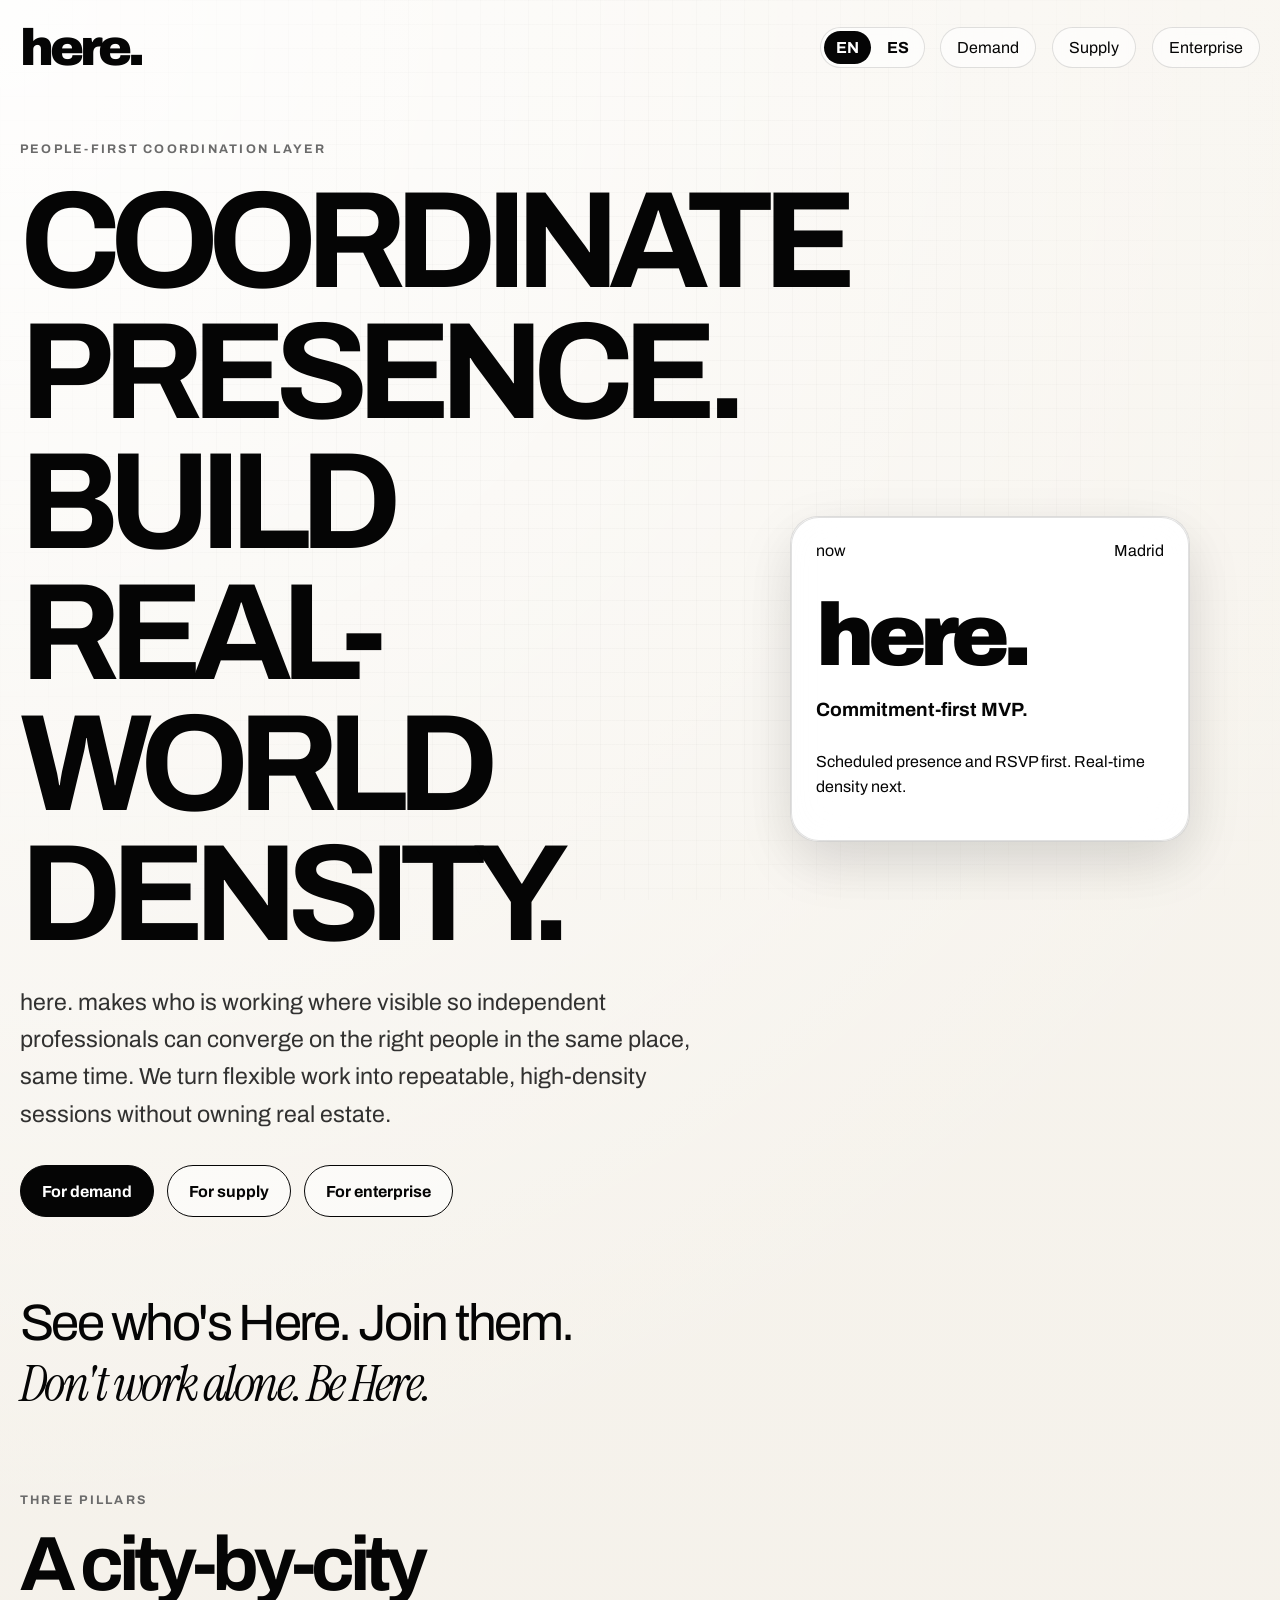
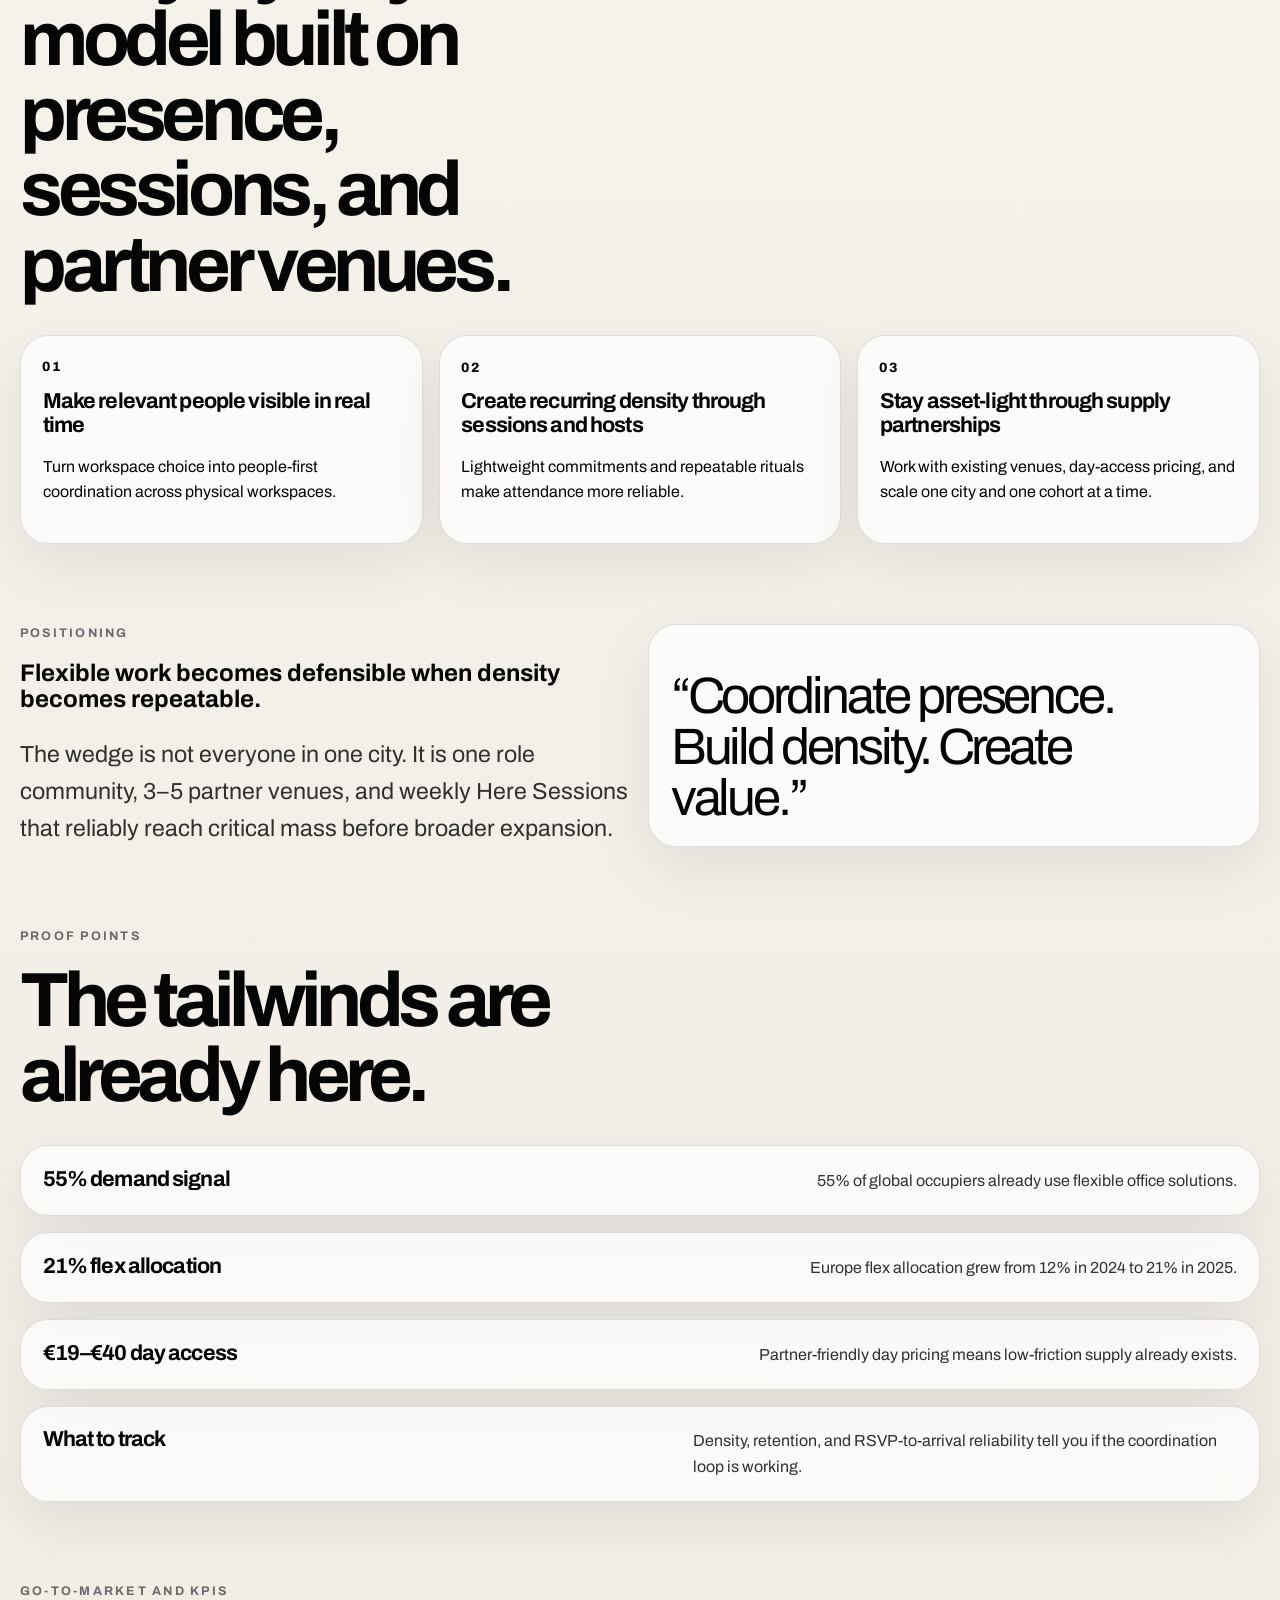
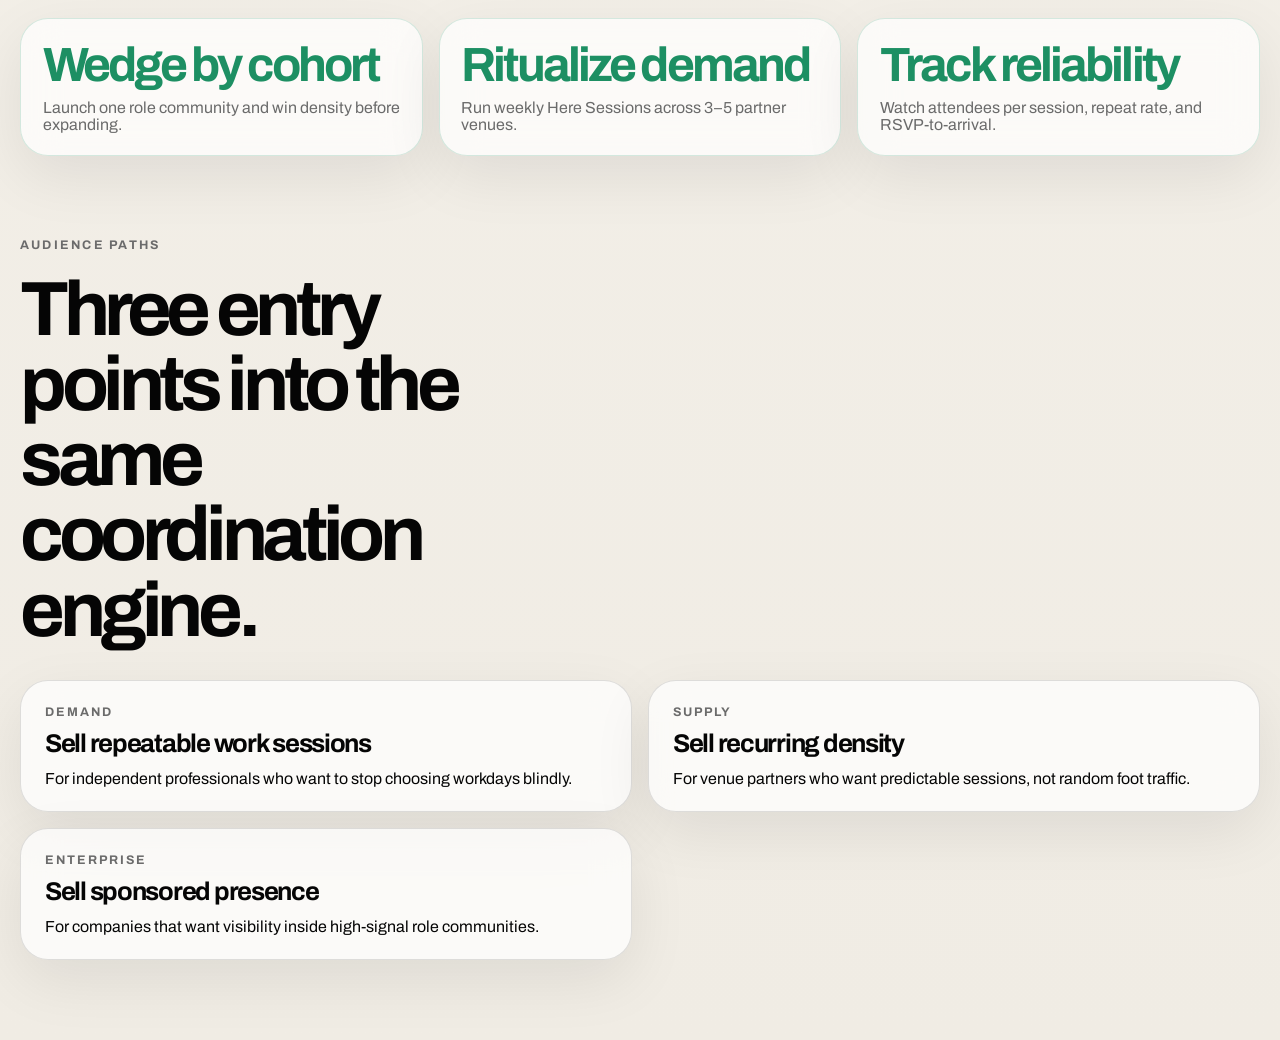
==== index.html @ 6c0c09dd "Update landing pages from March strategy deck" ====
<!DOCTYPE html>
<html lang="en">
  <head>
    <meta charset="UTF-8" />
    <meta name="viewport" content="width=device-width, initial-scale=1.0" />
    <title data-i18n="meta.index.title">here. | Coordinate Presence</title>
    <meta
      data-i18n-attr="content:meta.index.description"
      name="description"
      content="here. is the people-first coordination layer that turns flexible work into repeatable, high-density in-person sessions."
    />
    <link rel="preconnect" href="https://fonts.googleapis.com" />
    <link rel="preconnect" href="https://fonts.gstatic.com" crossorigin />
    <link
      href="https://fonts.googleapis.com/css2?family=Archivo:wght@400;500;700;800;900&family=Instrument+Serif:ital@0;1&display=swap"
      rel="stylesheet"
    />
    <link rel="stylesheet" href="./styles.css" />
    <script defer src="./script.js"></script>
  </head>
  <body class="index-page">
    <div class="page-noise" aria-hidden="true"></div>
    <header class="site-header">
      <a class="brandmark" href="./index.html" aria-label="here. home">here.</a>
      <div class="header-actions">
        <div class="language-switcher" aria-label="Language switcher">
          <button type="button" class="lang-button" data-lang="en">EN</button>
          <button type="button" class="lang-button" data-lang="es">ES</button>
        </div>
        <nav class="site-nav">
        <a href="./demand.html" data-i18n="nav.demand">Demand</a>
        <a href="./supply.html" data-i18n="nav.supply">Supply</a>
        <a href="./enterprise.html" data-i18n="nav.enterprise">Enterprise</a>
        </nav>
      </div>
    </header>

    <main>
      <section class="hero hero-index">
        <div class="hero-copy reveal">
          <p class="eyebrow" data-i18n="index.hero.eyebrow">People-first coordination layer</p>
          <h1 data-i18n="index.hero.title">Coordinate presence. Build real-world density.</h1>
          <p class="hero-text" data-i18n="index.hero.text">
            here. makes who is working where visible so independent professionals
            can converge on the right people in the same place, same time. We
            turn flexible work into repeatable, high-density sessions without
            owning real estate.
          </p>
          <div class="hero-actions">
            <a class="button button-solid" href="./demand.html" data-i18n="index.hero.ctaDemand">For demand</a>
            <a class="button button-ghost" href="./supply.html" data-i18n="index.hero.ctaSupply">For supply</a>
            <a class="button button-ghost" href="./enterprise.html" data-i18n="index.hero.ctaEnterprise">For enterprise</a>
          </div>
        </div>

        <div class="hero-panel reveal">
          <div class="presence-card">
            <div class="presence-top">
              <span data-i18n="index.card.today">now</span>
              <span>Madrid</span>
            </div>
            <div class="presence-brand">here.</div>
            <p class="presence-question" data-i18n="index.card.title">Commitment-first MVP.</p>
            <p class="presence-foot" data-i18n="index.card.text">
              Scheduled presence and RSVP first. Real-time density next.
            </p>
          </div>
        </div>
      </section>

      <section class="statement-strip reveal">
        <p data-i18n="index.statement.one">See who&apos;s Here. Join them.</p>
        <p data-i18n="index.statement.two">Don&apos;t work alone. Be Here.</p>
      </section>

      <section class="content-grid">
        <div class="section-intro reveal">
          <p class="eyebrow" data-i18n="index.problem.eyebrow">Three pillars</p>
          <h2 data-i18n="index.problem.title">A city-by-city model built on presence, sessions, and partner venues.</h2>
        </div>
        <div class="feature-grid">
          <article class="feature-card reveal">
            <span class="feature-index">01</span>
            <h3 data-i18n="index.problem.one.title">Make relevant people visible in real time</h3>
            <p data-i18n="index.problem.one.text">
              Turn workspace choice into people-first coordination across
              physical workspaces.
            </p>
          </article>
          <article class="feature-card reveal">
            <span class="feature-index">02</span>
            <h3 data-i18n="index.problem.two.title">Create recurring density through sessions and hosts</h3>
            <p data-i18n="index.problem.two.text">
              Lightweight commitments and repeatable rituals make attendance
              more reliable.
            </p>
          </article>
          <article class="feature-card reveal">
            <span class="feature-index">03</span>
            <h3 data-i18n="index.problem.three.title">Stay asset-light through supply partnerships</h3>
            <p data-i18n="index.problem.three.text">
              Work with existing venues, day-access pricing, and scale one city
              and one cohort at a time.
            </p>
          </article>
        </div>
      </section>

      <section class="split-section">
        <div class="split-copy reveal">
          <p class="eyebrow" data-i18n="index.solution.eyebrow">Positioning</p>
          <h2 data-i18n="index.solution.title">Flexible work becomes defensible when density becomes repeatable.</h2>
          <p class="hero-text" data-i18n="index.solution.text">
            The wedge is not everyone in one city. It is one role community,
            3–5 partner venues, and weekly Here Sessions that reliably reach
            critical mass before broader expansion.
          </p>
        </div>
        <div class="split-visual reveal">
          <div class="quote-card">
            <p class="quote-text" data-i18n="index.solution.quote">
              “Coordinate presence. Build density. Create value.”
            </p>
          </div>
        </div>
      </section>

      <section class="content-grid">
        <div class="section-intro reveal">
          <p class="eyebrow" data-i18n="index.market.eyebrow">Proof points</p>
          <h2 data-i18n="index.market.title">The tailwinds are already here.</h2>
        </div>
        <div class="benefit-stack">
          <article class="benefit-row reveal">
            <h3 data-i18n="index.market.one.title">55% demand signal</h3>
            <p data-i18n="index.market.one.text">
              55% of global occupiers already use flexible office solutions.
            </p>
          </article>
          <article class="benefit-row reveal">
            <h3 data-i18n="index.market.two.title">21% flex allocation</h3>
            <p data-i18n="index.market.two.text">
              Europe flex allocation grew from 12% in 2024 to 21% in 2025.
            </p>
          </article>
          <article class="benefit-row reveal">
            <h3 data-i18n="index.market.three.title">€19–€40 day access</h3>
            <p data-i18n="index.market.three.text">
              Partner-friendly day pricing means low-friction supply already exists.
            </p>
          </article>
          <article class="benefit-row reveal">
            <h3 data-i18n="index.market.four.title">What to track</h3>
            <p data-i18n="index.market.four.text">
              Density, retention, and RSVP-to-arrival reliability tell you if the
              coordination loop is working.
            </p>
          </article>
        </div>
      </section>

      <section class="pricing-band reveal">
        <p class="eyebrow" data-i18n="index.gtm.eyebrow">Go-to-market and KPIs</p>
        <div class="price-cards">
          <article>
            <strong data-i18n="index.gtm.one.title">Wedge by cohort</strong>
            <span data-i18n="index.gtm.one.text">Launch one role community and win density before expanding.</span>
          </article>
          <article>
            <strong data-i18n="index.gtm.two.title">Ritualize demand</strong>
            <span data-i18n="index.gtm.two.text">Run weekly Here Sessions across 3–5 partner venues.</span>
          </article>
          <article>
            <strong data-i18n="index.gtm.three.title">Track reliability</strong>
            <span data-i18n="index.gtm.three.text">Watch attendees per session, repeat rate, and RSVP-to-arrival.</span>
          </article>
        </div>
      </section>

      <section class="content-grid">
        <div class="section-intro reveal">
          <p class="eyebrow" data-i18n="index.split.eyebrow">Audience paths</p>
          <h2 data-i18n="index.split.title">Three entry points into the same coordination engine.</h2>
        </div>
        <div class="selector-grid">
          <a class="selector-card reveal" href="./demand.html">
            <span class="selector-label" data-i18n="index.split.demand.label">Demand</span>
            <strong data-i18n="index.split.demand.title">Sell repeatable work sessions</strong>
            <span data-i18n="index.split.demand.text">For independent professionals who want to stop choosing workdays blindly.</span>
          </a>
          <a class="selector-card reveal" href="./supply.html">
            <span class="selector-label" data-i18n="index.split.supply.label">Supply</span>
            <strong data-i18n="index.split.supply.title">Sell recurring density</strong>
            <span data-i18n="index.split.supply.text">For venue partners who want predictable sessions, not random foot traffic.</span>
          </a>
          <a class="selector-card reveal" href="./enterprise.html">
            <span class="selector-label" data-i18n="index.split.enterprise.label">Enterprise</span>
            <strong data-i18n="index.split.enterprise.title">Sell sponsored presence</strong>
            <span data-i18n="index.split.enterprise.text">For companies that want visibility inside high-signal role communities.</span>
          </a>
        </div>
      </section>
    </main>
  </body>
</html>
---- styles.css ----
:root {
  --bg: #f4f1ea;
  --paper: #ffffff;
  --ink: #050505;
  --muted: #6b6b6b;
  --signal: #1d8f63;
  --warm: #bc7e41;
  --line: rgba(5, 5, 5, 0.12);
  --line-strong: rgba(5, 5, 5, 0.24);
  --shadow: 0 20px 60px rgba(5, 5, 5, 0.08);
  --radius: 28px;
  --max-width: 1240px;
}

* {
  box-sizing: border-box;
}

html {
  scroll-behavior: smooth;
}

body {
  margin: 0;
  background:
    radial-gradient(circle at top left, rgba(255, 255, 255, 0.9), transparent 35%),
    linear-gradient(180deg, #f8f5ef 0%, #f0ece4 100%);
  color: var(--ink);
  font-family: "Archivo", "Helvetica Neue", sans-serif;
}

body.selector-page {
  min-height: 100vh;
  display: grid;
  place-items: center;
}

a {
  color: inherit;
  text-decoration: none;
}

p,
li,
input,
select,
button {
  font-size: 1rem;
  line-height: 1.6;
}

h1,
h2,
h3,
strong {
  margin: 0;
}

.page-noise {
  position: fixed;
  inset: 0;
  background-image:
    linear-gradient(rgba(5, 5, 5, 0.02) 1px, transparent 1px),
    linear-gradient(90deg, rgba(5, 5, 5, 0.02) 1px, transparent 1px);
  background-size: 24px 24px;
  pointer-events: none;
  mask-image: radial-gradient(circle at center, black 40%, transparent 100%);
}

.site-header,
.hero,
.statement-strip,
.content-grid,
.split-section,
.audience-band,
.sound-section,
.waitlist-section,
.pricing-band {
  width: min(calc(100% - 2rem), var(--max-width));
  margin-inline: auto;
}

.site-header {
  display: flex;
  align-items: center;
  justify-content: space-between;
  padding: 1.25rem 0 0;
}

.brandmark,
.selector-brand {
  font-size: clamp(2rem, 4vw, 4rem);
  font-weight: 900;
  letter-spacing: -0.08em;
}

.site-nav {
  display: flex;
  gap: 1rem;
}

.header-actions {
  display: flex;
  align-items: center;
  gap: 0.9rem;
}

.language-switcher {
  display: inline-flex;
  align-items: center;
  gap: 0.25rem;
  padding: 0.2rem;
  border: 1px solid var(--line);
  border-radius: 999px;
  background: rgba(255, 255, 255, 0.6);
  backdrop-filter: blur(14px);
}

.lang-button {
  border: 0;
  background: transparent;
  color: var(--ink);
  border-radius: 999px;
  padding: 0.5rem 0.75rem;
  font: inherit;
  font-weight: 700;
  cursor: pointer;
}

.lang-button.is-active {
  background: var(--ink);
  color: var(--paper);
}

.site-nav a {
  border: 1px solid var(--line);
  border-radius: 999px;
  padding: 0.7rem 1rem;
  background: rgba(255, 255, 255, 0.6);
  backdrop-filter: blur(14px);
}

.site-nav a[aria-current="page"] {
  border-color: var(--ink);
  background: var(--ink);
  color: var(--paper);
}

.hero {
  min-height: calc(100vh - 5rem);
  display: grid;
  grid-template-columns: 1.15fr 0.85fr;
  gap: 2rem;
  align-items: center;
  padding: 4rem 0 5rem;
}

.hero-copy h1 {
  max-width: 9ch;
  font-size: clamp(4rem, 11vw, 8.6rem);
  line-height: 0.95;
  letter-spacing: -0.08em;
  text-transform: uppercase;
}

.eyebrow {
  margin: 0 0 1rem;
  color: var(--muted);
  font-size: 0.78rem;
  font-weight: 700;
  letter-spacing: 0.18em;
  text-transform: uppercase;
}

.hero-text,
.selector-intro {
  max-width: 42rem;
  margin: 1.5rem 0 0;
  font-size: clamp(1.1rem, 2vw, 1.45rem);
  color: rgba(5, 5, 5, 0.82);
}

.hero-actions {
  display: flex;
  flex-wrap: wrap;
  gap: 0.85rem;
  margin-top: 2rem;
}

.button {
  display: inline-flex;
  align-items: center;
  justify-content: center;
  min-height: 3.3rem;
  padding: 0.8rem 1.3rem;
  border-radius: 999px;
  border: 1px solid var(--ink);
  font-weight: 700;
}

.button-solid {
  background: var(--ink);
  color: var(--paper);
}

.button-ghost {
  background: rgba(255, 255, 255, 0.55);
}

.hero-panel,
.selector-card,
.feature-card,
.quote-card,
.benefit-row,
.sound-card,
.waitlist-form,
.metrics-card,
.presence-card,
.price-cards article {
  background: rgba(255, 255, 255, 0.72);
  border: 1px solid var(--line);
  border-radius: var(--radius);
  box-shadow: var(--shadow);
  backdrop-filter: blur(18px);
}

.presence-card,
.metrics-card {
  padding: 1.5rem;
}

.presence-top,
.metric-row {
  display: flex;
  justify-content: space-between;
  gap: 1rem;
}

.presence-brand {
  margin-top: 1.8rem;
  font-size: clamp(3rem, 7vw, 5.5rem);
  font-weight: 900;
  letter-spacing: -0.08em;
}

.presence-question {
  margin: 0.8rem 0 1.4rem;
  font-size: 1.2rem;
  font-weight: 700;
}

.presence-list {
  padding: 0;
  margin: 0;
  list-style: none;
  border-top: 1px solid var(--line);
}

.presence-list li,
.metric-row {
  padding: 1rem 0;
  border-bottom: 1px solid var(--line);
}

.presence-place,
.metric-row strong,
.sound-keyword {
  display: block;
  font-weight: 800;
}

.metric-row strong,
.price-cards article strong {
  color: var(--signal);
}

.presence-meta,
.metrics-note {
  color: var(--muted);
}

.statement-strip {
  display: grid;
  gap: 0.35rem;
  padding: 0 0 5rem;
}

.statement-strip p {
  margin: 0;
  font-size: clamp(1.7rem, 4vw, 3.3rem);
  line-height: 1.05;
  letter-spacing: -0.05em;
}

.statement-strip p:last-child {
  font-family: "Instrument Serif", serif;
  font-style: italic;
}

.content-grid,
.sound-section,
.pricing-band {
  padding: 0 0 5rem;
}

.section-intro {
  margin-bottom: 2rem;
}

.section-intro h2,
.waitlist-copy h2 {
  max-width: 12ch;
  font-size: clamp(2.5rem, 6vw, 5rem);
  line-height: 0.98;
  letter-spacing: -0.07em;
}

.feature-grid,
.benefit-stack,
.price-cards {
  display: grid;
  gap: 1rem;
}

.feature-grid {
  grid-template-columns: repeat(3, minmax(0, 1fr));
}

.feature-card,
.benefit-row,
.quote-card,
.sound-card,
.price-cards article {
  padding: 1.35rem;
}

.feature-index {
  display: inline-block;
  margin-bottom: 1rem;
  font-size: 0.84rem;
  font-weight: 800;
  letter-spacing: 0.14em;
}

.feature-card h3,
.benefit-row h3 {
  font-size: 1.35rem;
  line-height: 1.1;
  letter-spacing: -0.04em;
}

.split-section,
.waitlist-section {
  display: grid;
  grid-template-columns: repeat(2, minmax(0, 1fr));
  gap: 1rem;
  align-items: stretch;
  padding: 0 0 5rem;
}

.steps,
.value-list {
  margin: 1.5rem 0 0;
  padding-left: 1.2rem;
}

.split-visual {
  display: grid;
}

.quote-card {
  min-height: 100%;
  display: grid;
  place-items: end start;
}

.quote-text {
  margin: 0;
  max-width: 16ch;
  font-size: clamp(2rem, 4vw, 3.7rem);
  line-height: 1;
  letter-spacing: -0.06em;
}

.benefit-row {
  display: flex;
  align-items: start;
  justify-content: space-between;
  gap: 1.25rem;
}

.benefit-row p {
  max-width: 34rem;
  margin: 0;
  color: rgba(5, 5, 5, 0.82);
}

.audience-band {
  padding: 0 0 5rem;
}

.audience-tags {
  display: flex;
  flex-wrap: wrap;
  gap: 0.75rem;
}

.audience-tags span {
  padding: 0.8rem 1rem;
  border: 1px solid var(--line);
  border-radius: 999px;
  background: rgba(255, 255, 255, 0.65);
  font-weight: 700;
}

.sound-card {
  max-width: 40rem;
}

.pricing-band .price-cards {
  grid-template-columns: repeat(3, minmax(0, 1fr));
}

.price-cards article strong {
  font-size: clamp(2rem, 4vw, 3rem);
  line-height: 1;
  letter-spacing: -0.06em;
}

.price-cards article {
  border-color: rgba(29, 143, 99, 0.18);
}

.price-cards article span {
  display: block;
  margin-top: 0.65rem;
  color: var(--muted);
}

.waitlist-section {
  padding-bottom: 4rem;
}

.waitlist-form {
  display: grid;
  gap: 1rem;
}

.waitlist-form label {
  display: grid;
  gap: 0.45rem;
  font-weight: 700;
}

.waitlist-form input,
.waitlist-form select {
  width: 100%;
  border: 1px solid var(--line-strong);
  border-radius: 18px;
  padding: 0.95rem 1rem;
  font: inherit;
  background: rgba(255, 255, 255, 0.95);
}

.selector-shell {
  width: min(calc(100% - 2rem), 70rem);
  padding: 3rem;
}

.selector-grid {
  display: grid;
  grid-template-columns: repeat(2, minmax(0, 1fr));
  gap: 1rem;
  margin-top: 2rem;
}

.selector-card {
  display: grid;
  gap: 0.75rem;
  padding: 1.5rem;
}

.selector-card strong {
  font-size: 1.6rem;
  line-height: 1.05;
  letter-spacing: -0.05em;
}

.selector-label,
.metrics-label {
  color: var(--muted);
  font-size: 0.78rem;
  font-weight: 700;
  letter-spacing: 0.16em;
  text-transform: uppercase;
}

.index-page .selector-grid {
  margin-top: 0;
}

.reveal {
  opacity: 0;
  transform: translateY(20px);
  transition: opacity 700ms ease, transform 700ms ease;
}

.reveal.is-visible {
  opacity: 1;
  transform: translateY(0);
}

@media (prefers-reduced-motion: reduce) {
  html {
    scroll-behavior: auto;
  }

  .reveal {
    opacity: 1;
    transform: none;
    transition: none;
  }
}

@media (max-width: 960px) {
  .hero,
  .split-section,
  .waitlist-section,
  .feature-grid,
  .pricing-band .price-cards,
  .selector-grid {
    grid-template-columns: 1fr;
  }

  .hero {
    min-height: auto;
    padding-top: 2.5rem;
  }

  .benefit-row {
    flex-direction: column;
  }

  .section-intro h2,
  .waitlist-copy h2,
  .quote-text {
    max-width: none;
  }
}

@media (max-width: 640px) {
  .site-header {
    flex-direction: column;
    align-items: flex-start;
    gap: 1rem;
  }

  .header-actions {
    width: 100%;
    flex-direction: column;
    align-items: flex-start;
  }

  .selector-shell {
    padding: 1.5rem;
  }

  .hero-copy h1 {
    font-size: clamp(3rem, 20vw, 5.2rem);
  }

  .statement-strip p {
    font-size: clamp(1.5rem, 8vw, 2.4rem);
  }
}
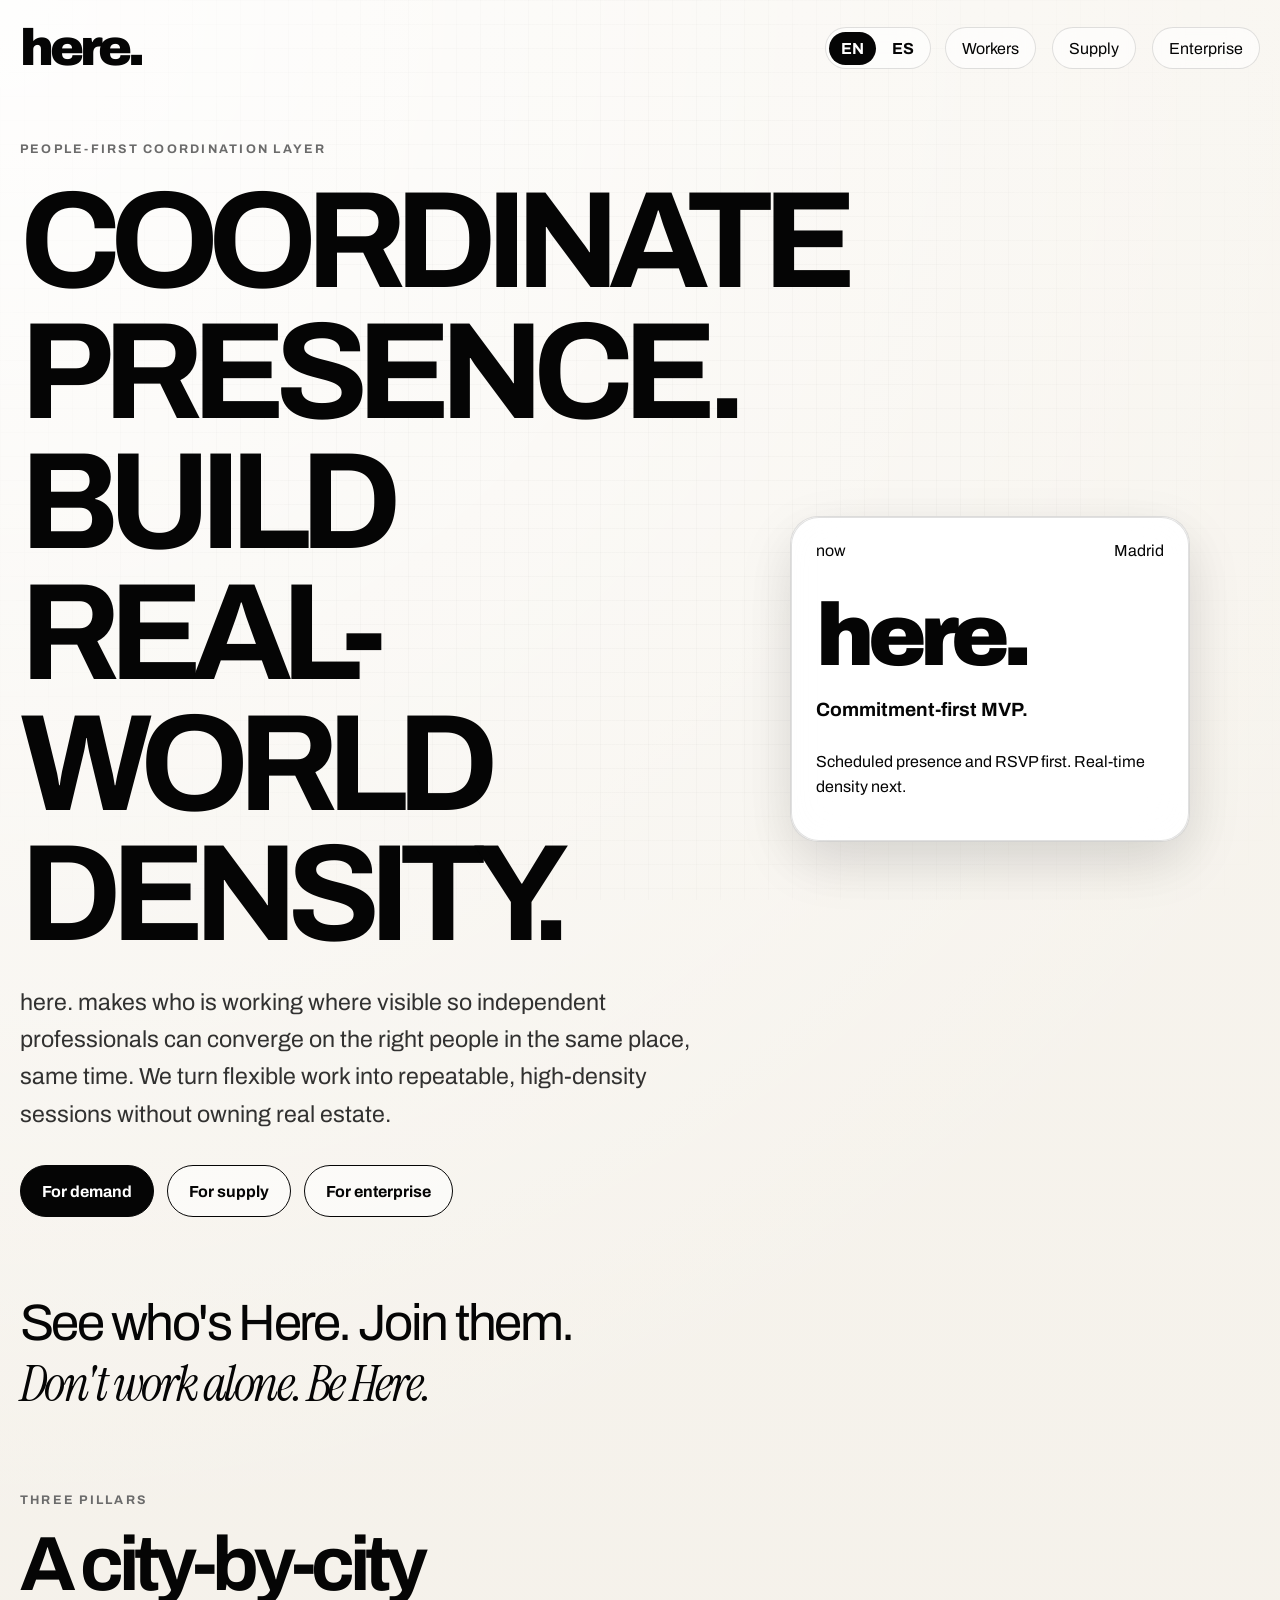
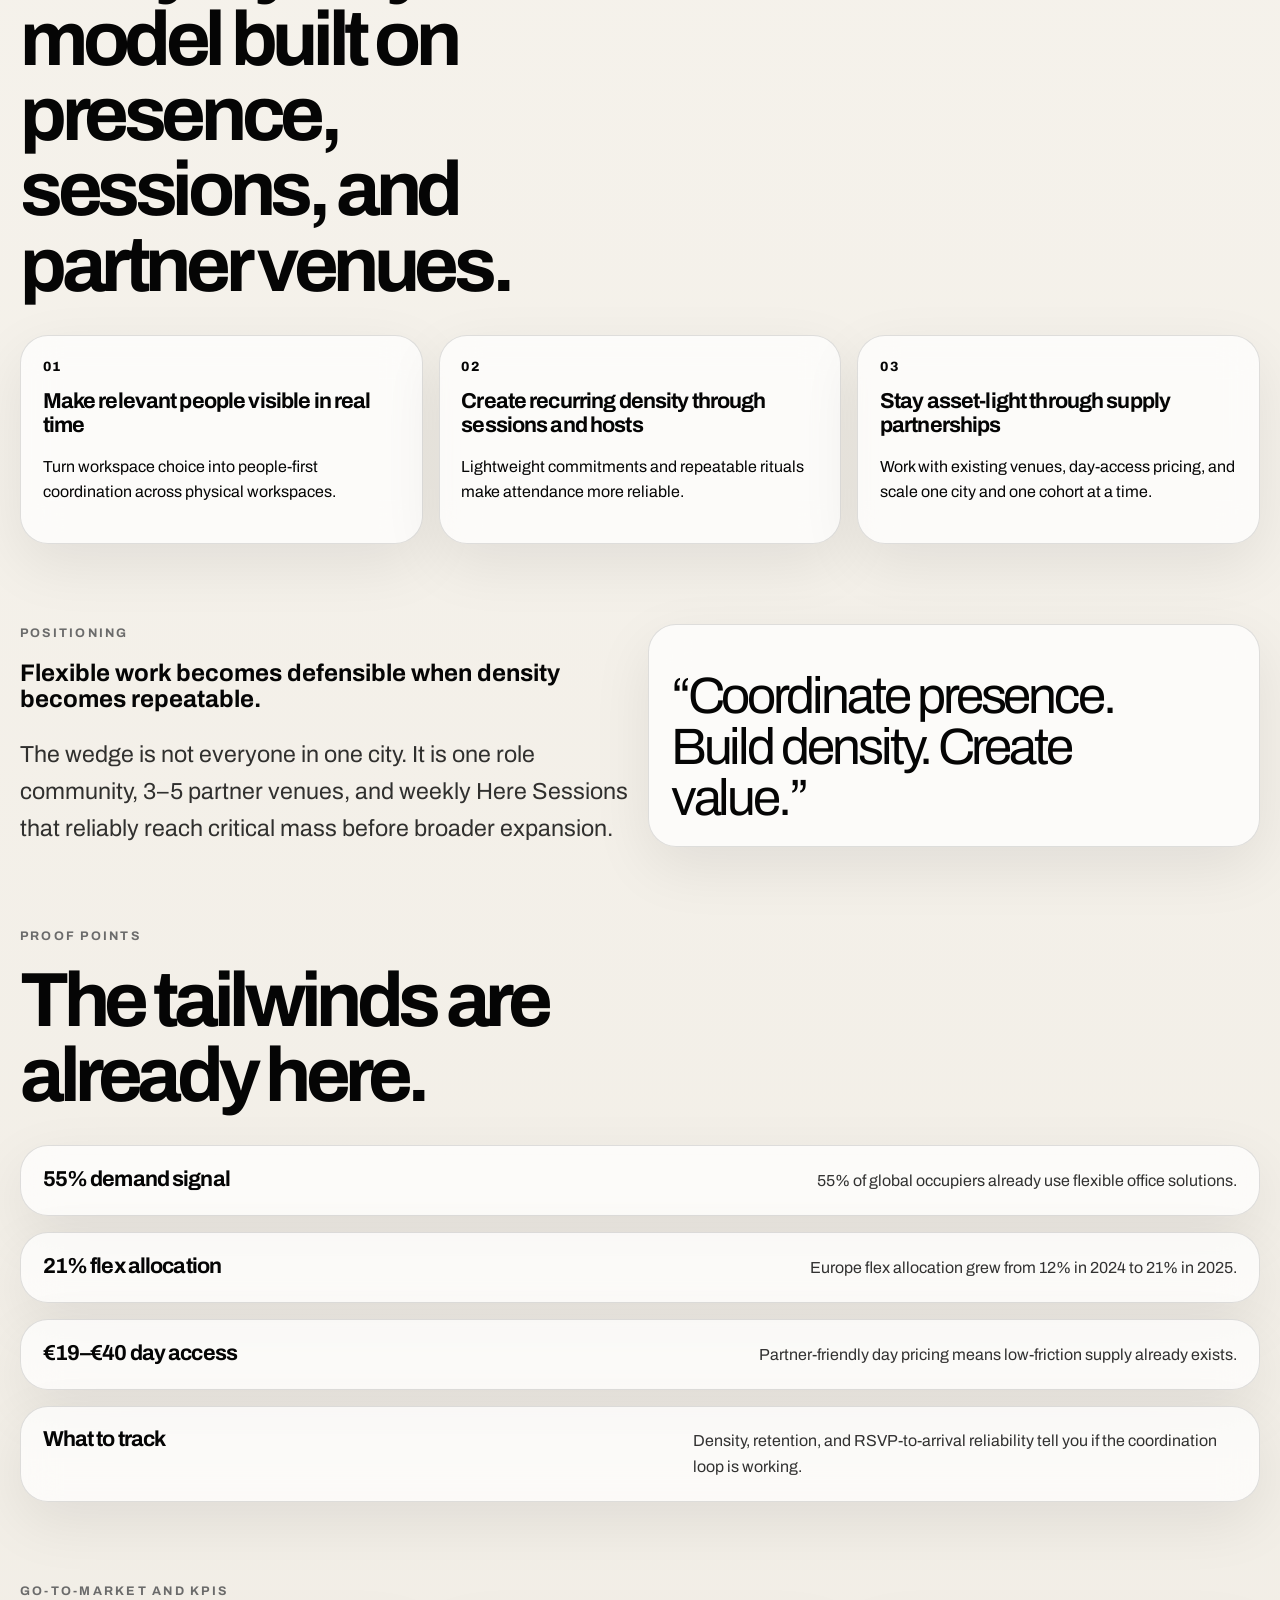
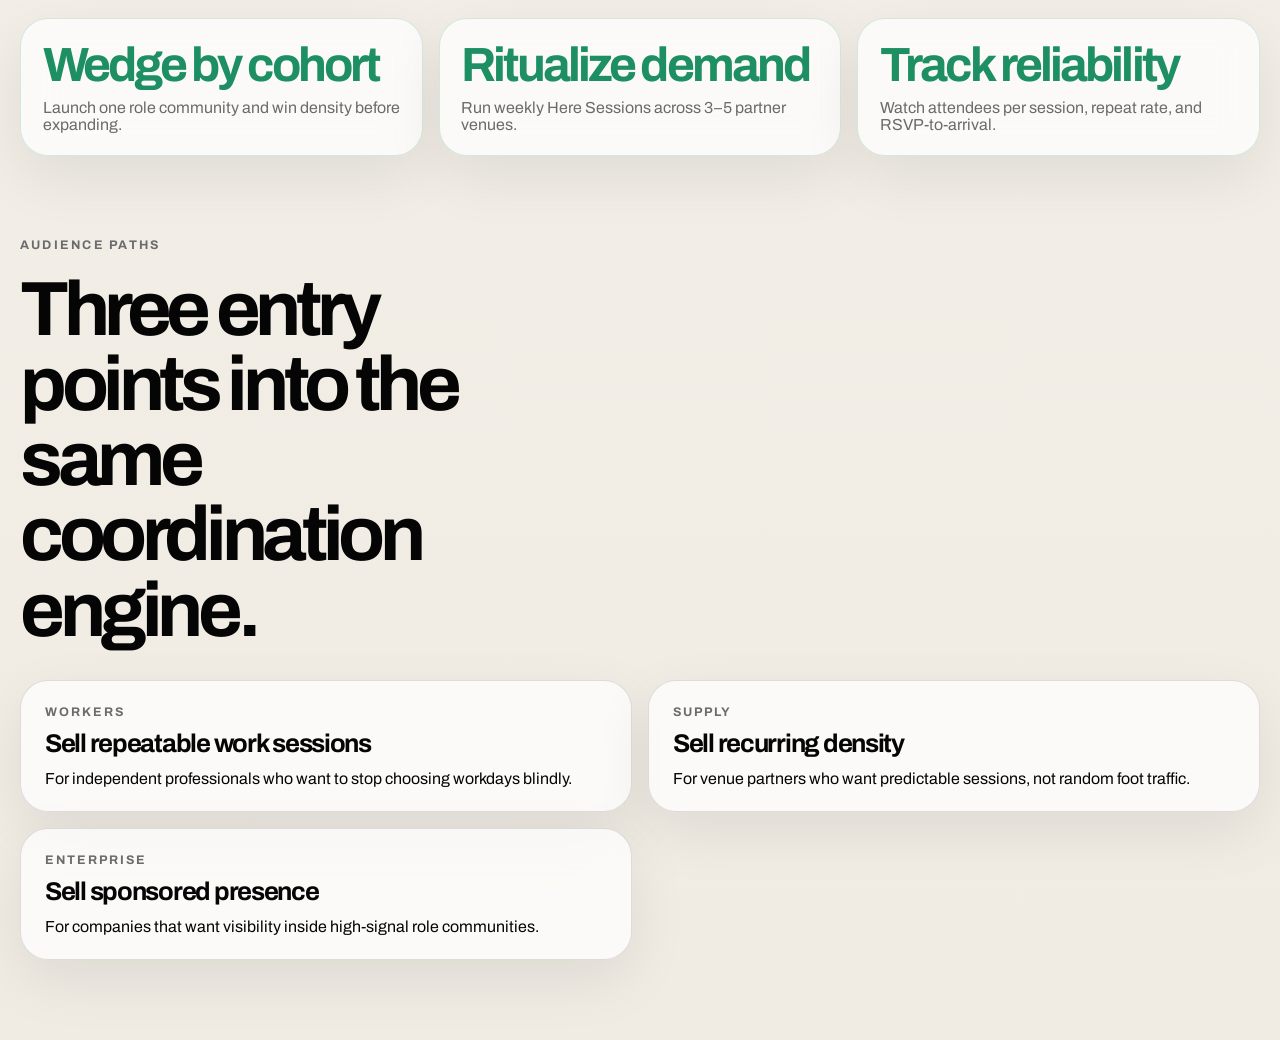
==== commit 29572a8d: "Refresh demand page and add opening sound" ====
--- a/index.html
+++ b/index.html
@@ -28,7 +28,7 @@
           <button type="button" class="lang-button" data-lang="es">ES</button>
         </div>
         <nav class="site-nav">
-        <a href="./demand.html" data-i18n="nav.demand">Demand</a>
+        <a href="./demand.html" data-i18n="nav.demand">Workers</a>
         <a href="./supply.html" data-i18n="nav.supply">Supply</a>
         <a href="./enterprise.html" data-i18n="nav.enterprise">Enterprise</a>
         </nav>
@@ -184,7 +184,7 @@
         </div>
         <div class="selector-grid">
           <a class="selector-card reveal" href="./demand.html">
-            <span class="selector-label" data-i18n="index.split.demand.label">Demand</span>
+            <span class="selector-label" data-i18n="index.split.demand.label">Workers</span>
             <strong data-i18n="index.split.demand.title">Sell repeatable work sessions</strong>
             <span data-i18n="index.split.demand.text">For independent professionals who want to stop choosing workdays blindly.</span>
           </a>
--- a/styles.css
+++ b/styles.css
@@ -510,6 +510,440 @@
   transform: translateY(0);
 }
 
+body.demand-workers-page {
+  background:
+    radial-gradient(circle at top left, rgba(255, 255, 255, 0.92), transparent 35%),
+    linear-gradient(180deg, #f7f4ee 0%, #efebe3 100%);
+}
+
+.demand-workers-page .site-header {
+  position: sticky;
+  top: 0;
+  z-index: 20;
+  padding-top: 1rem;
+  padding-bottom: 1rem;
+  backdrop-filter: blur(14px);
+}
+
+.hero-demand-workers {
+  min-height: auto;
+  grid-template-columns: minmax(0, 1fr) minmax(320px, 430px);
+  gap: 4rem;
+  padding-top: 5.5rem;
+}
+
+.demand-workers-page .hero-copy h1 {
+  max-width: 12ch;
+  font-size: clamp(3.4rem, 8vw, 6.3rem);
+  line-height: 0.98;
+  letter-spacing: -0.07em;
+  text-transform: none;
+}
+
+.demand-workers-page .hero-text {
+  max-width: 26rem;
+  font-size: 1.15rem;
+  line-height: 1.7;
+}
+
+.demand-workers-page .button {
+  min-height: 3.5rem;
+  padding-inline: 1.45rem;
+}
+
+.demand-mock-shell {
+  background: transparent;
+  border: 0;
+  box-shadow: none;
+  backdrop-filter: none;
+}
+
+.demand-simple-section {
+  max-width: 860px;
+}
+
+.demand-hero-sub {
+  display: grid;
+  gap: 0.35rem;
+  margin-top: 1.2rem;
+  color: var(--muted);
+  font-size: 0.98rem;
+  font-weight: 600;
+}
+
+.lg\:pl-8 {
+  padding-left: 2rem;
+}
+
+.w-full {
+  width: 100%;
+}
+
+.max-w-md {
+  max-width: 28rem;
+}
+
+.mx-auto {
+  margin-inline: auto;
+}
+
+.rounded-xl {
+  border-radius: 22px;
+}
+
+.border {
+  border: 1px solid var(--line);
+}
+
+.border-border {
+  border-color: var(--line);
+}
+
+.bg-card {
+  background: rgba(255, 255, 255, 0.82);
+}
+
+.overflow-hidden {
+  overflow: hidden;
+}
+
+.shadow-sm {
+  box-shadow: var(--shadow);
+}
+
+.px-5 {
+  padding-left: 1.25rem;
+  padding-right: 1.25rem;
+}
+
+.py-4 {
+  padding-top: 1rem;
+  padding-bottom: 1rem;
+}
+
+.border-b {
+  border-bottom: 1px solid var(--line);
+}
+
+.flex {
+  display: flex;
+}
+
+.items-center {
+  align-items: center;
+}
+
+.items-start {
+  align-items: flex-start;
+}
+
+.justify-between {
+  justify-content: space-between;
+}
+
+.text-sm {
+  font-size: 0.92rem;
+}
+
+.text-xs {
+  font-size: 0.76rem;
+}
+
+.font-semibold {
+  font-weight: 700;
+}
+
+.font-medium {
+  font-weight: 600;
+}
+
+.text-foreground {
+  color: var(--ink);
+}
+
+.tracking-tight {
+  letter-spacing: -0.03em;
+}
+
+.text-muted-foreground {
+  color: var(--muted);
+}
+
+.divide-y > * + * {
+  border-top: 1px solid var(--line);
+}
+
+.transition-colors {
+  transition: background-color 180ms ease, border-color 180ms ease;
+}
+
+.bg-accent\/50 {
+  background: rgba(5, 5, 5, 0.04);
+}
+
+.mb-2\.5 {
+  margin-bottom: 0.625rem;
+}
+
+.mb-2 {
+  margin-bottom: 0.5rem;
+}
+
+.gap-1 {
+  gap: 0.25rem;
+}
+
+.gap-1\.5 {
+  gap: 0.375rem;
+}
+
+.mt-0\.5 {
+  margin-top: 0.125rem;
+}
+
+.w-3,
+.h-3 {
+  width: 0.75rem;
+  height: 0.75rem;
+}
+
+.w-3\.5,
+.h-3\.5 {
+  width: 0.875rem;
+  height: 0.875rem;
+}
+
+.w-7,
+.h-7 {
+  width: 1.75rem;
+  height: 1.75rem;
+}
+
+.rounded-full {
+  border-radius: 999px;
+}
+
+.bg-secondary {
+  background: rgba(5, 5, 5, 0.06);
+}
+
+.justify-center {
+  justify-content: center;
+}
+
+.text-\[10px\] {
+  font-size: 10px;
+}
+
+.text-\[11px\] {
+  font-size: 11px;
+}
+
+.text-secondary-foreground {
+  color: var(--ink);
+}
+
+.border-2 {
+  border-width: 2px;
+  border-style: solid;
+  border-color: rgba(255, 255, 255, 0.92);
+}
+
+.-ml-1 {
+  margin-left: -0.25rem;
+}
+
+.first\:ml-0:first-child {
+  margin-left: 0;
+}
+
+.flex-wrap {
+  flex-wrap: wrap;
+}
+
+.px-2 {
+  padding-left: 0.5rem;
+  padding-right: 0.5rem;
+}
+
+.py-0\.5 {
+  padding-top: 0.125rem;
+  padding-bottom: 0.125rem;
+}
+
+.demand-hero-browser h4 {
+  margin: 0;
+}
+
+.demand-simple-intro h2 {
+  max-width: 16ch;
+  font-size: clamp(2.2rem, 5vw, 3.8rem);
+  line-height: 1.02;
+  letter-spacing: -0.06em;
+}
+
+.demand-problem-list,
+.demand-solution-list,
+.demand-social-list {
+  display: grid;
+  gap: 1rem;
+}
+
+.demand-compare-grid {
+  display: grid;
+  grid-template-columns: repeat(2, minmax(0, 1fr));
+  gap: 1rem;
+}
+
+.demand-compare-card {
+  padding: 1.35rem 1.45rem;
+  background: rgba(255, 255, 255, 0.7);
+  border: 1px solid var(--line);
+  border-radius: 24px;
+  box-shadow: var(--shadow);
+  backdrop-filter: blur(14px);
+}
+
+.demand-compare-card.is-strong {
+  border-color: var(--line-strong);
+  background: rgba(255, 255, 255, 0.82);
+}
+
+.demand-compare-label {
+  margin: 0 0 0.75rem;
+  color: var(--muted);
+  font-size: 0.78rem;
+  font-weight: 700;
+  letter-spacing: 0.14em;
+  text-transform: uppercase;
+}
+
+.demand-compare-list {
+  margin: 0;
+  padding-left: 1.1rem;
+  display: grid;
+  gap: 0.55rem;
+}
+
+.demand-compare-list li {
+  font-size: 1.02rem;
+  line-height: 1.45;
+}
+
+.demand-compare-foot {
+  margin: 1rem 0 0;
+  font-weight: 700;
+}
+
+.demand-problem-item,
+.demand-quote {
+  padding: 1.3rem 1.45rem;
+  background: rgba(255, 255, 255, 0.7);
+  border: 1px solid var(--line);
+  border-radius: 24px;
+  box-shadow: var(--shadow);
+  backdrop-filter: blur(14px);
+}
+
+.demand-problem-item h3,
+.demand-solution-row h3,
+.demand-quote p {
+  font-size: 1.05rem;
+  line-height: 1.4;
+  letter-spacing: -0.02em;
+}
+
+.demand-problem-item p,
+.demand-solution-row p,
+.demand-quote footer {
+  margin: 0.45rem 0 0;
+  color: var(--muted);
+}
+
+.demand-insight-band {
+  width: min(calc(100% - 2rem), 980px);
+  padding-bottom: 5.5rem;
+}
+
+.demand-insight-band p:first-child {
+  font-family: "Archivo", "Helvetica Neue", sans-serif;
+  font-style: normal;
+  font-weight: 800;
+}
+
+.demand-insight-band p:last-child {
+  font-family: "Instrument Serif", serif;
+  font-style: italic;
+}
+
+.demand-solution-row {
+  position: relative;
+  padding-left: 4.2rem;
+}
+
+.demand-solution-row::before {
+  content: "";
+  position: absolute;
+  left: 1.35rem;
+  top: 1.45rem;
+  width: 1.4rem;
+  height: 1.4rem;
+  border-radius: 999px;
+  border: 1px solid var(--ink);
+  background:
+    radial-gradient(circle at center, var(--ink) 0 28%, transparent 32%);
+}
+
+.demand-steps-grid .feature-card {
+  min-height: 210px;
+}
+
+.demand-steps-grid .feature-index {
+  display: grid;
+  place-items: center;
+  width: 2rem;
+  height: 2rem;
+  border-radius: 999px;
+  background: var(--ink);
+  color: var(--paper);
+  font-size: 0.85rem;
+  font-weight: 800;
+  letter-spacing: 0;
+}
+
+.demand-steps-grid h3 {
+  margin-top: 0.3rem;
+}
+
+.demand-quote {
+  margin: 0;
+  border-left: 2px solid rgba(5, 5, 5, 0.18);
+}
+
+.demand-quote p {
+  margin: 0;
+  font-style: italic;
+}
+
+.demand-final-cta {
+  max-width: 860px;
+  text-align: center;
+}
+
+.demand-final-copy {
+  max-width: 560px;
+  margin: 0 auto 2rem;
+}
+
+.demand-final-copy h2 {
+  max-width: none;
+}
+
+.demand-final-form {
+  max-width: 560px;
+  margin-inline: auto;
+}
+
 @media (prefers-reduced-motion: reduce) {
   html {
     scroll-behavior: auto;
@@ -537,6 +971,18 @@
     padding-top: 2.5rem;
   }
 
+  .hero-demand-workers {
+    gap: 2rem;
+  }
+
+  .demand-compare-grid {
+    grid-template-columns: 1fr;
+  }
+
+  .lg\:pl-8 {
+    padding-left: 0;
+  }
+
   .benefit-row {
     flex-direction: column;
   }
@@ -545,6 +991,10 @@
   .waitlist-copy h2,
   .quote-text {
     max-width: none;
+  }
+
+  .demand-solution-row {
+    padding-left: 3.7rem;
   }
 }
 
@@ -572,4 +1022,12 @@
   .statement-strip p {
     font-size: clamp(1.5rem, 8vw, 2.4rem);
   }
-}
+
+  .demand-workers-page .hero-copy h1 {
+    max-width: 11ch;
+  }
+
+  .demand-insight-band {
+    padding-bottom: 4rem;
+  }
+}
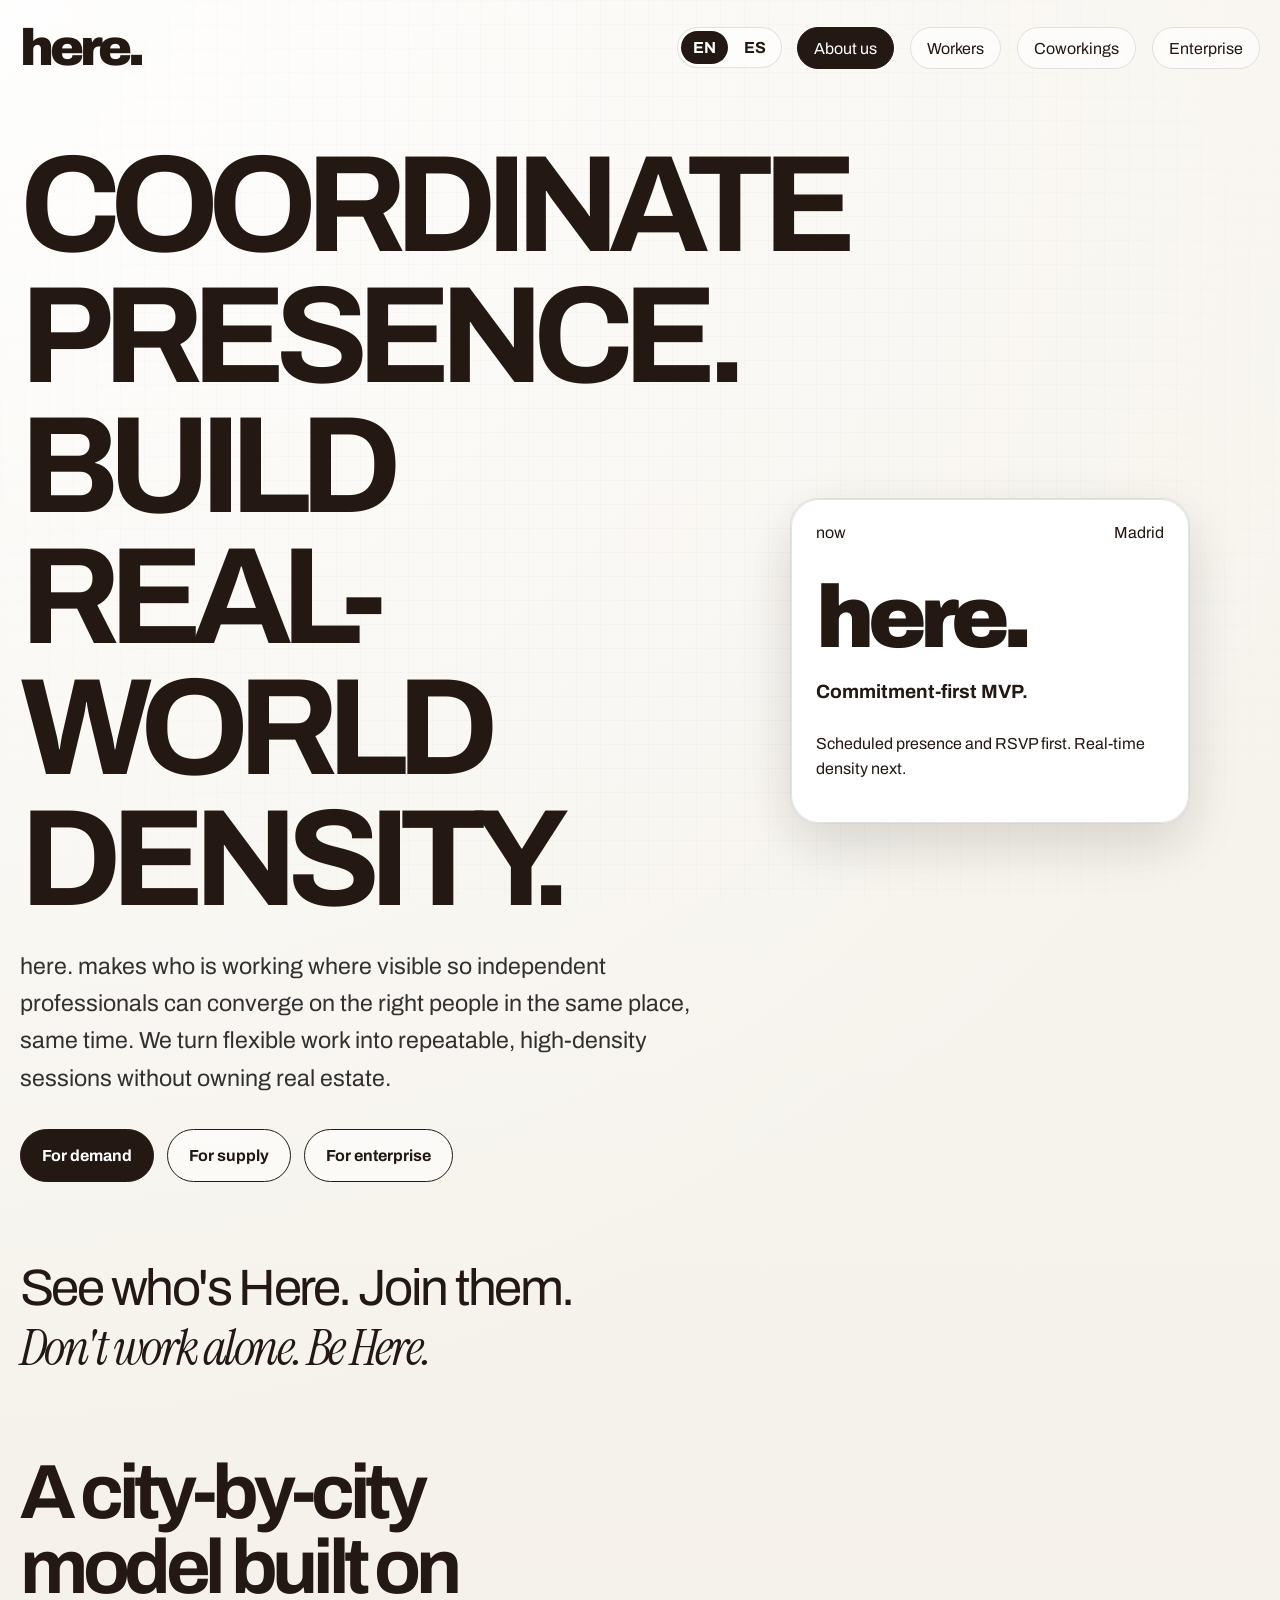
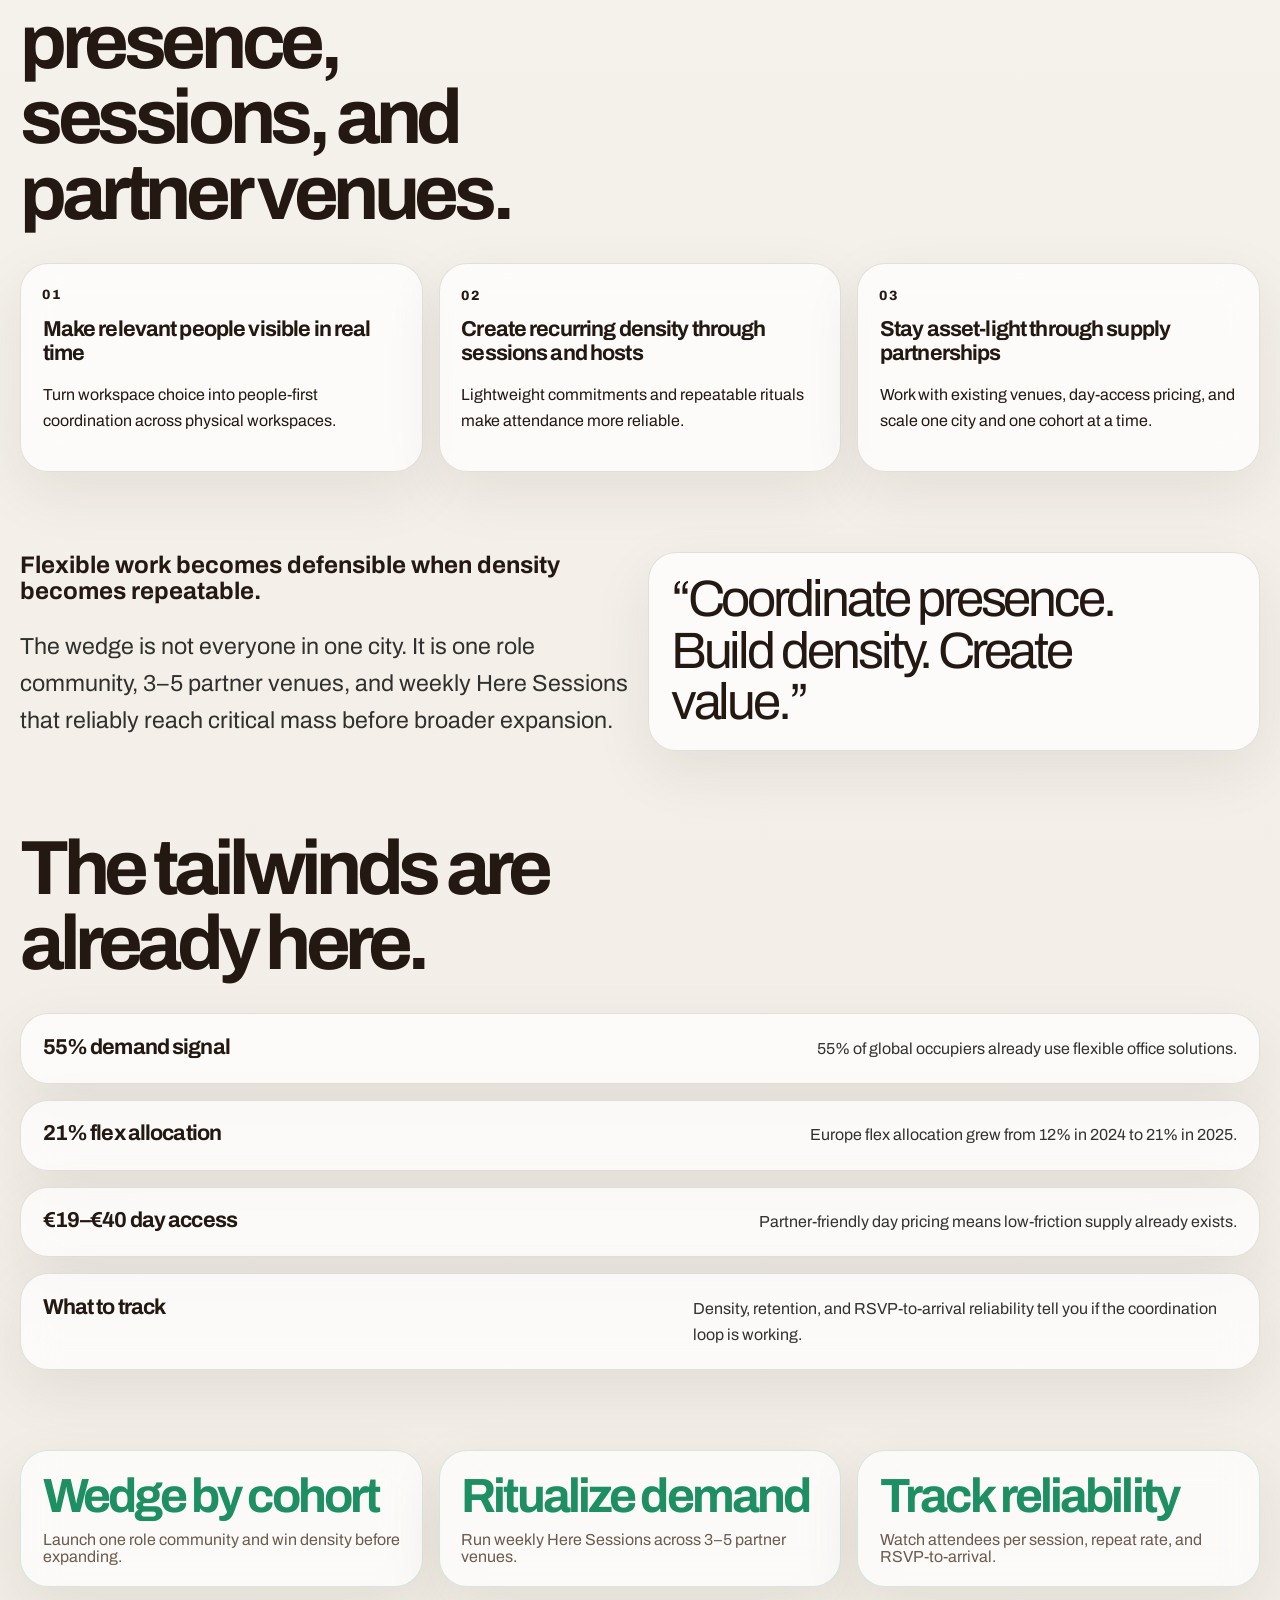
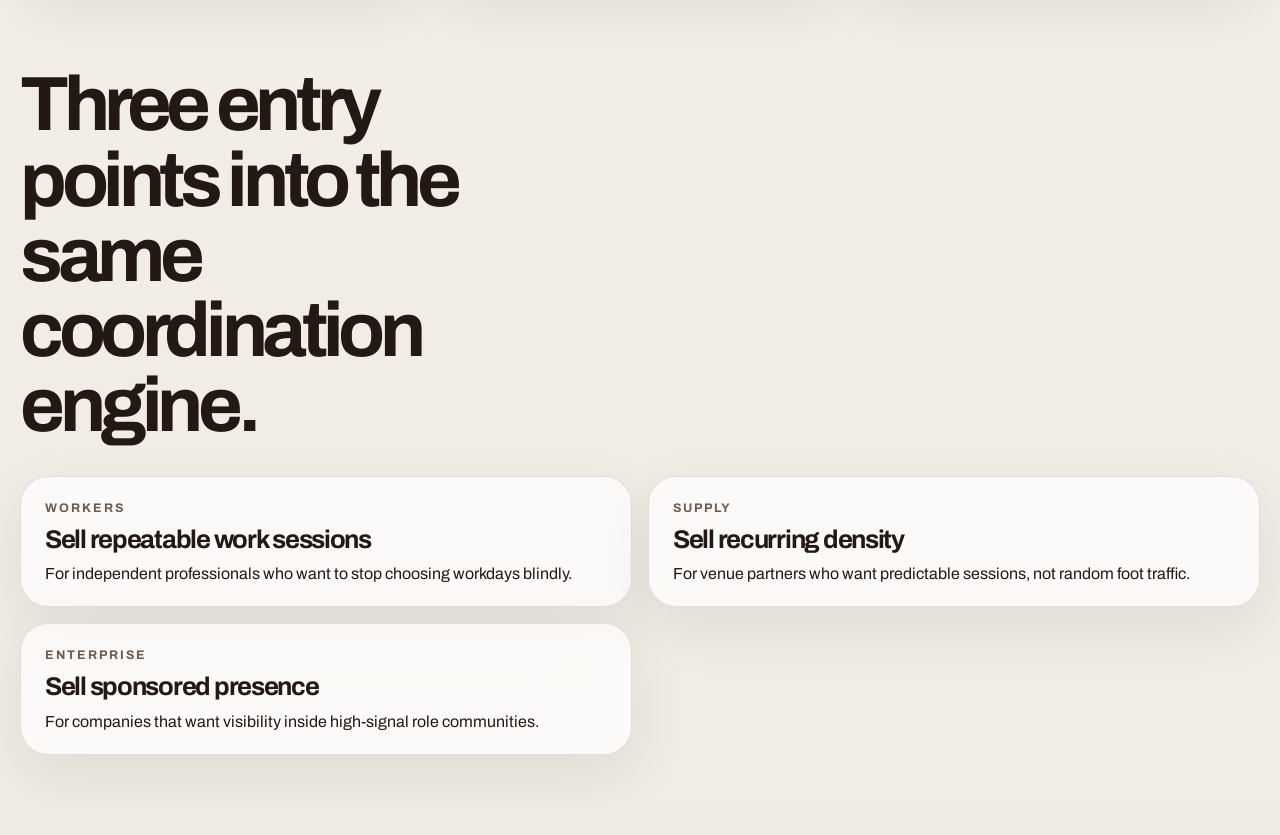
==== commit 157c4886: "Refine landing page themes and navigation" ====
--- a/index.html
+++ b/index.html
@@ -28,8 +28,9 @@
           <button type="button" class="lang-button" data-lang="es">ES</button>
         </div>
         <nav class="site-nav">
+        <a href="./index.html" aria-current="page" data-i18n="nav.about">About us</a>
         <a href="./demand.html" data-i18n="nav.demand">Workers</a>
-        <a href="./supply.html" data-i18n="nav.supply">Supply</a>
+        <a href="./supply.html" data-i18n="nav.supply">Coworkings</a>
         <a href="./enterprise.html" data-i18n="nav.enterprise">Enterprise</a>
         </nav>
       </div>
--- a/styles.css
+++ b/styles.css
@@ -35,6 +35,15 @@
   place-items: center;
 }
 
+body.index-page,
+body.demand-workers-page {
+  --ink: #241813;
+  --muted: #6d5a4f;
+  --line: rgba(36, 24, 19, 0.12);
+  --line-strong: rgba(36, 24, 19, 0.24);
+  --shadow: 0 20px 60px rgba(36, 24, 19, 0.08);
+}
+
 a {
   color: inherit;
   text-decoration: none;
@@ -164,12 +173,7 @@
 }
 
 .eyebrow {
-  margin: 0 0 1rem;
-  color: var(--muted);
-  font-size: 0.78rem;
-  font-weight: 700;
-  letter-spacing: 0.18em;
-  text-transform: uppercase;
+  display: none;
 }
 
 .hero-text,
@@ -510,6 +514,688 @@
   transform: translateY(0);
 }
 
+body.supply-dark-page {
+  background:
+    radial-gradient(circle at top left, rgba(163, 109, 61, 0.16), transparent 34%),
+    linear-gradient(180deg, #16110e 0%, #0f0b09 100%);
+  color: #f2e9df;
+}
+
+body.enterprise-dark-page {
+  background:
+    radial-gradient(circle at top left, rgba(104, 75, 50, 0.08), transparent 30%),
+    linear-gradient(180deg, #0c0908 0%, #050403 100%);
+  color: #ece2d6;
+}
+
+.enterprise-dark-page .page-noise {
+  background-image:
+    linear-gradient(rgba(236, 226, 214, 0.03) 1px, transparent 1px),
+    linear-gradient(90deg, rgba(236, 226, 214, 0.03) 1px, transparent 1px);
+}
+
+.enterprise-dark-page .site-nav a,
+.enterprise-dark-page .language-switcher {
+  background: rgba(255, 248, 240, 0.035);
+  border-color: rgba(236, 226, 214, 0.08);
+}
+
+.enterprise-dark-page .site-nav a[aria-current="page"] {
+  background: #ece2d6;
+  color: #0c0907;
+  border-color: #ece2d6;
+}
+
+.enterprise-dark-page .lang-button {
+  color: #ece2d6;
+}
+
+.enterprise-dark-page .lang-button.is-active {
+  background: #ece2d6;
+  color: #0c0907;
+}
+
+.enterprise-dark-page .hero,
+.enterprise-dark-page .content-grid,
+.enterprise-dark-page .split-section,
+.enterprise-dark-page .pricing-band,
+.enterprise-dark-page .waitlist-section,
+.enterprise-dark-page .statement-strip {
+  text-align: left;
+}
+
+.enterprise-dark-page .hero-copy h1,
+.enterprise-dark-page .section-intro h2,
+.enterprise-dark-page .split-copy h2,
+.enterprise-dark-page .waitlist-copy h2,
+.enterprise-dark-page .brandmark,
+.enterprise-dark-page .feature-card h3,
+.enterprise-dark-page .benefit-row h3,
+.enterprise-dark-page .quote-text,
+.enterprise-dark-page .price-cards article strong {
+  color: #f5ede4;
+}
+
+.enterprise-dark-page .hero-text,
+.enterprise-dark-page p,
+.enterprise-dark-page li,
+.enterprise-dark-page .metrics-note,
+.enterprise-dark-page .presence-meta,
+.enterprise-dark-page .value-list li,
+.enterprise-dark-page .price-cards article span,
+.enterprise-dark-page .waitlist-copy p,
+.enterprise-dark-page .feature-card p,
+.enterprise-dark-page .benefit-row p {
+  color: rgba(236, 226, 214, 0.72);
+}
+
+.enterprise-dark-page .hero-panel,
+.enterprise-dark-page .metrics-card,
+.enterprise-dark-page .feature-card,
+.enterprise-dark-page .benefit-row,
+.enterprise-dark-page .quote-card,
+.enterprise-dark-page .price-cards article,
+.enterprise-dark-page .waitlist-form {
+  background: rgba(255, 248, 240, 0.03);
+  border-color: rgba(236, 226, 214, 0.08);
+  box-shadow: 0 24px 70px rgba(0, 0, 0, 0.38);
+}
+
+.enterprise-dark-page .feature-index {
+  background: #ece2d6;
+  color: #0c0907;
+}
+
+.enterprise-dark-page .metrics-label,
+.enterprise-dark-page .metric-row span,
+.enterprise-dark-page .eyebrow {
+  color: rgba(236, 226, 214, 0.5);
+}
+
+.enterprise-dark-page .metric-row strong {
+  color: #f5ede4;
+}
+
+.enterprise-dark-page .statement-strip {
+  border-top-color: rgba(236, 226, 214, 0.1);
+  border-bottom-color: rgba(236, 226, 214, 0.1);
+}
+
+.enterprise-dark-page .statement-strip p:first-child {
+  color: #f5ede4;
+}
+
+.enterprise-dark-page .statement-strip p:last-child {
+  color: #c6b09a;
+}
+
+.enterprise-dark-page .quote-card,
+.enterprise-dark-page .pricing-band {
+  background:
+    linear-gradient(180deg, rgba(255, 248, 240, 0.03), rgba(255, 248, 240, 0.015));
+}
+
+.enterprise-dark-page .button-solid {
+  background: #ece2d6;
+  color: #0c0907;
+  border-color: #ece2d6;
+}
+
+.enterprise-dark-page .button-ghost {
+  background: rgba(255, 248, 240, 0.035);
+  color: #ece2d6;
+  border-color: rgba(236, 226, 214, 0.12);
+}
+
+.enterprise-dark-page input,
+.enterprise-dark-page select {
+  background: rgba(255, 248, 240, 0.035);
+  color: #f5ede4;
+  border-color: rgba(236, 226, 214, 0.12);
+}
+
+.enterprise-dark-page input::placeholder {
+  color: rgba(236, 226, 214, 0.46);
+}
+
+.supply-dark-page .page-noise {
+  background-image:
+    linear-gradient(rgba(242, 233, 223, 0.04) 1px, transparent 1px),
+    linear-gradient(90deg, rgba(242, 233, 223, 0.04) 1px, transparent 1px);
+}
+
+.supply-dark-page .site-nav a,
+.supply-dark-page .language-switcher {
+  background: rgba(255, 248, 240, 0.06);
+  border-color: rgba(242, 233, 223, 0.14);
+}
+
+.supply-dark-page .site-nav a[aria-current="page"] {
+  background: #f2e9df;
+  color: #15100d;
+  border-color: #f2e9df;
+}
+
+.supply-dark-page .lang-button {
+  color: #f2e9df;
+}
+
+.supply-dark-page .lang-button.is-active {
+  background: #f2e9df;
+  color: #15100d;
+}
+
+.hero-supply-dark {
+  min-height: auto;
+  align-items: start;
+  grid-template-columns: minmax(0, 0.92fr) minmax(420px, 560px);
+  gap: 2.4rem;
+  padding-top: 3.75rem;
+  padding-bottom: 3.5rem;
+}
+
+.supply-dark-page .hero-copy h1 {
+  max-width: 11.5ch;
+  color: #f6ede3;
+  text-transform: none;
+  letter-spacing: -0.06em;
+  font-size: clamp(3.35rem, 7.8vw, 5.8rem);
+  line-height: 1;
+  margin: 0;
+}
+
+.supply-dark-page .hero-text {
+  max-width: 34rem;
+  font-size: 1.08rem;
+  line-height: 1.66;
+  margin-top: 1.1rem;
+}
+
+.supply-dark-page .hero-text,
+.supply-dark-page p,
+.supply-dark-page li,
+.supply-dark-page .text-muted-foreground,
+.supply-dark-page .presence-meta,
+.supply-dark-page .metrics-note,
+.supply-dark-page .demand-problem-item p,
+.supply-dark-page .demand-solution-row p,
+.supply-dark-page .demand-compare-foot,
+.supply-dark-page .demand-quote footer,
+.supply-dark-page .price-cards article span {
+  color: rgba(242, 233, 223, 0.72);
+}
+
+.supply-dark-page .hero-panel,
+.supply-dark-page .selector-card,
+.supply-dark-page .feature-card,
+.supply-dark-page .quote-card,
+.supply-dark-page .benefit-row,
+.supply-dark-page .waitlist-form,
+.supply-dark-page .metrics-card,
+.supply-dark-page .presence-card,
+.supply-dark-page .price-cards article,
+.supply-dark-page .demand-problem-item,
+.supply-dark-page .demand-quote,
+.supply-dark-page .demand-compare-card,
+.supply-dark-page .demand-hero-browser,
+.supply-dark-page .bg-card {
+  background: rgba(255, 248, 240, 0.05);
+  border-color: rgba(242, 233, 223, 0.12);
+  box-shadow: 0 20px 60px rgba(0, 0, 0, 0.24);
+}
+
+.supply-dark-page .demand-compare-card.is-strong,
+.supply-dark-page .bg-accent\/50 {
+  background: rgba(188, 126, 65, 0.12);
+  border-color: rgba(188, 126, 65, 0.28);
+}
+
+.supply-dark-page .text-foreground,
+.supply-dark-page .feature-card h3,
+.supply-dark-page .benefit-row h3,
+.supply-dark-page .demand-problem-item h3,
+.supply-dark-page .demand-solution-row h3,
+.supply-dark-page .demand-quote p,
+.supply-dark-page .demand-compare-list li,
+.supply-dark-page .demand-final-copy h2,
+.supply-dark-page .section-intro h2,
+.supply-dark-page .brandmark {
+  color: #f6ede3;
+}
+
+.supply-dark-page .demand-insight-band p:first-child {
+  color: #f6ede3;
+}
+
+.supply-dark-page .demand-insight-band p:last-child {
+  color: #d8b08a;
+}
+
+.supply-dark-page .bg-secondary {
+  background: rgba(255, 248, 240, 0.09);
+}
+
+.supply-dark-page .text-secondary-foreground {
+  color: #f6ede3;
+}
+
+.supply-dark-page .border,
+.supply-dark-page .border-border,
+.supply-dark-page .border-b,
+.supply-dark-page .divide-y > * + * {
+  border-color: rgba(242, 233, 223, 0.12);
+}
+
+.supply-dark-page .button-solid {
+  background: #f2e9df;
+  color: #15100d;
+  border-color: #f2e9df;
+}
+
+.supply-dark-page .button-ghost {
+  background: rgba(255, 248, 240, 0.06);
+  color: #f2e9df;
+  border-color: rgba(242, 233, 223, 0.18);
+}
+
+.supply-dark-page .feature-index,
+.supply-dark-page .demand-steps-grid .feature-index {
+  background: #f2e9df;
+  color: #15100d;
+}
+
+.supply-dark-page .demand-solution-row::before {
+  border-color: #d8b08a;
+  background:
+    radial-gradient(circle at center, #d8b08a 0 28%, transparent 32%);
+}
+
+.supply-dark-page input,
+.supply-dark-page select {
+  background: rgba(255, 248, 240, 0.06);
+  color: #f6ede3;
+  border-color: rgba(242, 233, 223, 0.18);
+}
+
+.supply-dark-page input::placeholder {
+  color: rgba(242, 233, 223, 0.45);
+}
+
+.supply-dark-page .hero,
+.supply-dark-page .content-grid,
+.supply-dark-page .waitlist-section,
+.supply-dark-page .statement-strip {
+  text-align: left;
+}
+
+.supply-dark-page .section-intro,
+.supply-dark-page .demand-social-list,
+.supply-dark-page .demand-solution-list,
+.supply-dark-page .demand-compare-grid,
+.supply-dark-page .demand-problem-list,
+.supply-dark-page .feature-grid.demand-steps-grid,
+.supply-dark-page .waitlist-copy,
+.supply-dark-page .waitlist-form {
+  max-width: none;
+  margin-inline: 0;
+}
+
+.supply-dark-page .demand-simple-section {
+  max-width: none;
+}
+
+.supply-dark-page .section-intro h2,
+.supply-dark-page .waitlist-copy h2 {
+  max-width: 13ch;
+}
+
+.supply-dark-page .hero-copy {
+  max-width: 820px;
+}
+
+.supply-dark-page .hero-actions {
+  justify-content: flex-start;
+}
+
+.supply-dark-page .hero-copy,
+.supply-dark-page .section-intro,
+.supply-dark-page .demand-social-list,
+.supply-dark-page .demand-solution-list,
+.supply-dark-page .demand-compare-grid,
+.supply-dark-page .demand-problem-list,
+.supply-dark-page .feature-grid.demand-steps-grid,
+.supply-dark-page .waitlist-copy,
+.supply-dark-page .waitlist-form,
+.supply-dark-page .statement-strip {
+  margin-left: 0;
+}
+
+.supply-dark-page .statement-strip {
+  width: min(calc(100% - 2rem), 1120px);
+}
+
+.supply-dark-page .statement-strip p {
+  max-width: 16ch;
+}
+
+.supply-dark-page .supply-hero-panel {
+  background: transparent;
+  border: 0;
+  box-shadow: none;
+  padding: 0;
+  justify-self: end;
+}
+
+.supply-dashboard {
+  width: min(100%, 920px);
+  margin-left: auto;
+  margin-right: -1.5rem;
+  border: 1px solid rgba(242, 233, 223, 0.12);
+  border-radius: 28px;
+  overflow: hidden;
+  background:
+    linear-gradient(180deg, rgba(255, 248, 240, 0.08) 0%, rgba(255, 248, 240, 0.04) 100%);
+  box-shadow:
+    0 30px 80px rgba(0, 0, 0, 0.3),
+    inset 0 1px 0 rgba(255, 248, 240, 0.04);
+}
+
+.supply-dashboard-topbar {
+  display: flex;
+  align-items: center;
+  justify-content: space-between;
+  padding: 1rem 1.1rem;
+  border-bottom: 1px solid rgba(242, 233, 223, 0.08);
+  background: rgba(16, 12, 10, 0.72);
+}
+
+.supply-dashboard-brand {
+  display: flex;
+  align-items: center;
+  gap: 0.8rem;
+}
+
+.supply-dashboard-logo {
+  width: 2.35rem;
+  height: 2.35rem;
+  display: grid;
+  place-items: center;
+  border-radius: 0.9rem;
+  background: #f2e9df;
+  color: #15100d;
+  font-weight: 800;
+  font-size: 1rem;
+}
+
+.supply-dashboard-kicker,
+.supply-dashboard-sub,
+.supply-dashboard-nav-label,
+.supply-metric-card p,
+.supply-metric-card span,
+.supply-card-head p,
+.supply-mini-card p,
+.supply-axis span {
+  margin: 0;
+}
+
+.supply-dashboard-kicker {
+  color: #f6ede3;
+  font-weight: 700;
+  font-size: 0.98rem;
+}
+
+.supply-dashboard-sub,
+.supply-dashboard-nav-label,
+.supply-metric-card p,
+.supply-metric-card span,
+.supply-card-head p,
+.supply-mini-card p,
+.supply-axis span {
+  color: rgba(242, 233, 223, 0.58);
+}
+
+.supply-dashboard-sub {
+  font-size: 0.85rem;
+  margin-top: 0.1rem;
+}
+
+.supply-dashboard-live {
+  padding: 0.45rem 0.8rem;
+  border-radius: 999px;
+  border: 1px solid rgba(242, 233, 223, 0.12);
+  background: rgba(255, 248, 240, 0.06);
+  color: #f6ede3;
+  font-size: 0.82rem;
+  font-weight: 600;
+}
+
+.supply-dashboard-main {
+  display: grid;
+  grid-template-columns: 150px minmax(0, 1fr);
+  min-height: 430px;
+}
+
+.supply-dashboard-sidebar {
+  padding: 1.2rem 1rem;
+  border-right: 1px solid rgba(242, 233, 223, 0.08);
+  background: rgba(12, 9, 8, 0.42);
+}
+
+.supply-dashboard-nav-label {
+  font-size: 0.78rem;
+  text-transform: uppercase;
+  letter-spacing: 0.14em;
+}
+
+.supply-dashboard-nav {
+  list-style: none;
+  padding: 0;
+  margin: 1rem 0 0;
+  display: grid;
+  gap: 0.4rem;
+}
+
+.supply-dashboard-nav li {
+  padding: 0.75rem 0.8rem;
+  border-radius: 16px;
+  color: rgba(242, 233, 223, 0.72);
+  font-size: 0.95rem;
+}
+
+.supply-dashboard-nav li.is-active {
+  background: rgba(188, 126, 65, 0.16);
+  color: #f6ede3;
+}
+
+.supply-dashboard-body {
+  padding: 1rem;
+  display: grid;
+  gap: 0.8rem;
+}
+
+.supply-dashboard-headline h3,
+.supply-card-head h4,
+.supply-mini-card h4 {
+  margin: 0;
+  color: #f6ede3;
+}
+
+.supply-dashboard-headline h3 {
+  font-size: 1.25rem;
+}
+
+.supply-dashboard-headline p {
+  margin: 0.2rem 0 0;
+  color: rgba(242, 233, 223, 0.58);
+  font-size: 0.92rem;
+}
+
+.supply-dashboard-metrics {
+  display: grid;
+  grid-template-columns: repeat(3, minmax(0, 1fr));
+  gap: 0.85rem;
+}
+
+.supply-metric-card,
+.supply-chart-card,
+.supply-mini-card {
+  border-radius: 22px;
+  border: 1px solid rgba(242, 233, 223, 0.1);
+  background: rgba(255, 248, 240, 0.05);
+  box-shadow: inset 0 1px 0 rgba(255, 248, 240, 0.03);
+}
+
+.supply-metric-card {
+  padding: 0.85rem;
+}
+
+.supply-metric-card strong {
+  display: block;
+  margin-top: 0.35rem;
+  color: #f6ede3;
+  font-size: 1.65rem;
+  line-height: 1;
+  letter-spacing: -0.04em;
+}
+
+.supply-metric-card span {
+  display: block;
+  margin-top: 0.45rem;
+  font-size: 0.84rem;
+}
+
+.supply-dashboard-charts {
+  display: grid;
+  grid-template-columns: 1.25fr 0.95fr;
+  gap: 0.8rem;
+}
+
+.supply-chart-card {
+  padding: 0.9rem;
+}
+
+.supply-card-head p {
+  font-size: 0.86rem;
+  margin-top: 0.22rem;
+}
+
+.supply-bar-chart {
+  margin-top: 0.8rem;
+  height: 132px;
+  display: grid;
+  grid-template-columns: repeat(10, minmax(0, 1fr));
+  align-items: end;
+  gap: 0.4rem;
+}
+
+.supply-bar-chart span {
+  display: block;
+  height: var(--bar);
+  min-height: 10px;
+  border-radius: 999px 999px 0 0;
+  background: linear-gradient(180deg, #f0d5bc 0%, #b77a45 100%);
+  opacity: 0.92;
+}
+
+.supply-line-chart {
+  margin-top: 0.8rem;
+  height: 132px;
+  border-radius: 18px;
+  background:
+    linear-gradient(rgba(242, 233, 223, 0.08) 1px, transparent 1px) 0 0 / 100% 25%,
+    linear-gradient(180deg, rgba(188, 126, 65, 0.12), rgba(188, 126, 65, 0.02));
+  overflow: hidden;
+}
+
+.supply-line-chart svg {
+  width: 100%;
+  height: 100%;
+}
+
+.supply-line-chart path {
+  fill: none;
+  stroke: #f0d5bc;
+  stroke-width: 3;
+  stroke-linecap: round;
+}
+
+.supply-axis {
+  display: flex;
+  justify-content: space-between;
+  gap: 0.4rem;
+  margin-top: 0.55rem;
+  font-size: 0.78rem;
+}
+
+.supply-dashboard-footer {
+  display: grid;
+  grid-template-columns: repeat(2, minmax(0, 1fr));
+  gap: 0.8rem;
+}
+
+.supply-mini-card {
+  padding: 0.9rem;
+}
+
+.supply-mini-card p {
+  margin-top: 0.3rem;
+  font-size: 0.88rem;
+}
+
+@media (max-width: 1100px) {
+  .hero-supply-dark {
+    grid-template-columns: minmax(0, 1fr);
+  }
+
+  .supply-dashboard {
+    width: 100%;
+    margin-left: 0;
+    margin-right: 0;
+  }
+}
+
+@media (max-width: 820px) {
+  .supply-dashboard-main {
+    grid-template-columns: 1fr;
+    min-height: auto;
+  }
+
+  .supply-dashboard-sidebar {
+    border-right: 0;
+    border-bottom: 1px solid rgba(242, 233, 223, 0.08);
+  }
+
+  .supply-dashboard-nav {
+    grid-template-columns: repeat(2, minmax(0, 1fr));
+  }
+
+  .supply-dashboard-metrics,
+  .supply-dashboard-charts,
+  .supply-dashboard-footer {
+    grid-template-columns: 1fr;
+  }
+}
+
+@media (max-width: 560px) {
+  .supply-dashboard-topbar,
+  .supply-dashboard-brand {
+    align-items: flex-start;
+  }
+
+  .supply-dashboard-topbar {
+    flex-direction: column;
+    gap: 0.8rem;
+  }
+
+  .supply-dashboard-nav {
+    grid-template-columns: 1fr;
+  }
+
+  .supply-bar-chart {
+    gap: 0.35rem;
+  }
+}
+
 body.demand-workers-page {
   background:
     radial-gradient(circle at top left, rgba(255, 255, 255, 0.92), transparent 35%),
@@ -517,31 +1203,30 @@
 }
 
 .demand-workers-page .site-header {
-  position: sticky;
-  top: 0;
-  z-index: 20;
   padding-top: 1rem;
   padding-bottom: 1rem;
-  backdrop-filter: blur(14px);
+  backdrop-filter: none;
 }
 
 .hero-demand-workers {
   min-height: auto;
-  grid-template-columns: minmax(0, 1fr) minmax(320px, 430px);
+  grid-template-columns: minmax(0, 1.05fr) minmax(300px, 380px);
   gap: 4rem;
   padding-top: 5.5rem;
+  align-items: start;
 }
 
 .demand-workers-page .hero-copy h1 {
-  max-width: 12ch;
+  max-width: 11ch;
   font-size: clamp(3.4rem, 8vw, 6.3rem);
   line-height: 0.98;
   letter-spacing: -0.07em;
   text-transform: none;
+  margin: 0;
 }
 
 .demand-workers-page .hero-text {
-  max-width: 26rem;
+  max-width: 30rem;
   font-size: 1.15rem;
   line-height: 1.7;
 }
@@ -559,7 +1244,7 @@
 }
 
 .demand-simple-section {
-  max-width: 860px;
+  max-width: 1120px;
 }
 
 .demand-hero-sub {
@@ -926,13 +1611,15 @@
 }
 
 .demand-final-cta {
-  max-width: 860px;
-  text-align: center;
+  max-width: 1120px;
+  text-align: left;
+  grid-template-columns: 1fr;
+  gap: 1.5rem;
 }
 
 .demand-final-copy {
-  max-width: 560px;
-  margin: 0 auto 2rem;
+  max-width: 680px;
+  margin: 0;
 }
 
 .demand-final-copy h2 {
@@ -940,8 +1627,77 @@
 }
 
 .demand-final-form {
-  max-width: 560px;
-  margin-inline: auto;
+  max-width: 680px;
+  margin-inline: 0;
+  justify-items: start;
+  background: transparent;
+  border: 0;
+  box-shadow: none;
+  backdrop-filter: none;
+  border-radius: 0;
+  padding: 0;
+}
+
+.demand-final-form .button {
+  width: auto;
+}
+
+.demand-final-form label,
+.demand-final-form input,
+.demand-final-form select {
+  width: 100%;
+}
+
+.demand-final-form select,
+.demand-final-form input {
+  text-align: left;
+}
+
+.demand-final-form label span {
+  display: block;
+  margin-bottom: 0.35rem;
+}
+
+.demand-final-form input,
+.demand-final-form select {
+  min-height: 4.2rem;
+}
+
+.demand-final-form .button {
+  margin-top: 0.5rem;
+}
+
+.demand-workers-page .hero,
+.demand-workers-page .content-grid,
+.demand-workers-page .waitlist-section {
+  text-align: left;
+}
+
+.demand-workers-page .section-intro,
+.demand-workers-page .demand-social-list,
+.demand-workers-page .demand-solution-list,
+.demand-workers-page .demand-compare-grid,
+.demand-workers-page .feature-grid {
+  justify-items: stretch;
+}
+
+.demand-workers-page .section-intro h2,
+.demand-workers-page .waitlist-copy h2 {
+  max-width: 12ch;
+}
+
+.demand-workers-page .demand-social-list,
+.demand-workers-page .demand-solution-list,
+.demand-workers-page .demand-compare-grid {
+  max-width: none;
+}
+
+.demand-workers-page .feature-grid.demand-steps-grid {
+  max-width: none;
+}
+
+.demand-workers-page .demand-simple-section {
+  max-width: none;
 }
 
 @media (prefers-reduced-motion: reduce) {
@@ -973,6 +1729,7 @@
 
   .hero-demand-workers {
     gap: 2rem;
+    padding-top: 3rem;
   }
 
   .demand-compare-grid {
@@ -995,6 +1752,17 @@
 
   .demand-solution-row {
     padding-left: 3.7rem;
+  }
+
+  .demand-workers-page .hero-copy,
+  .demand-workers-page .section-intro,
+  .demand-workers-page .demand-social-list,
+  .demand-workers-page .demand-solution-list,
+  .demand-workers-page .demand-compare-grid,
+  .demand-workers-page .feature-grid.demand-steps-grid,
+  .demand-final-copy,
+  .demand-final-form {
+    max-width: none;
   }
 }
 
@@ -1024,7 +1792,13 @@
   }
 
   .demand-workers-page .hero-copy h1 {
-    max-width: 11ch;
+    max-width: 9ch;
+    font-size: clamp(2.8rem, 13vw, 4.2rem);
+  }
+
+  .demand-workers-page .hero-text {
+    font-size: 1.02rem;
+    line-height: 1.6;
   }
 
   .demand-insight-band {
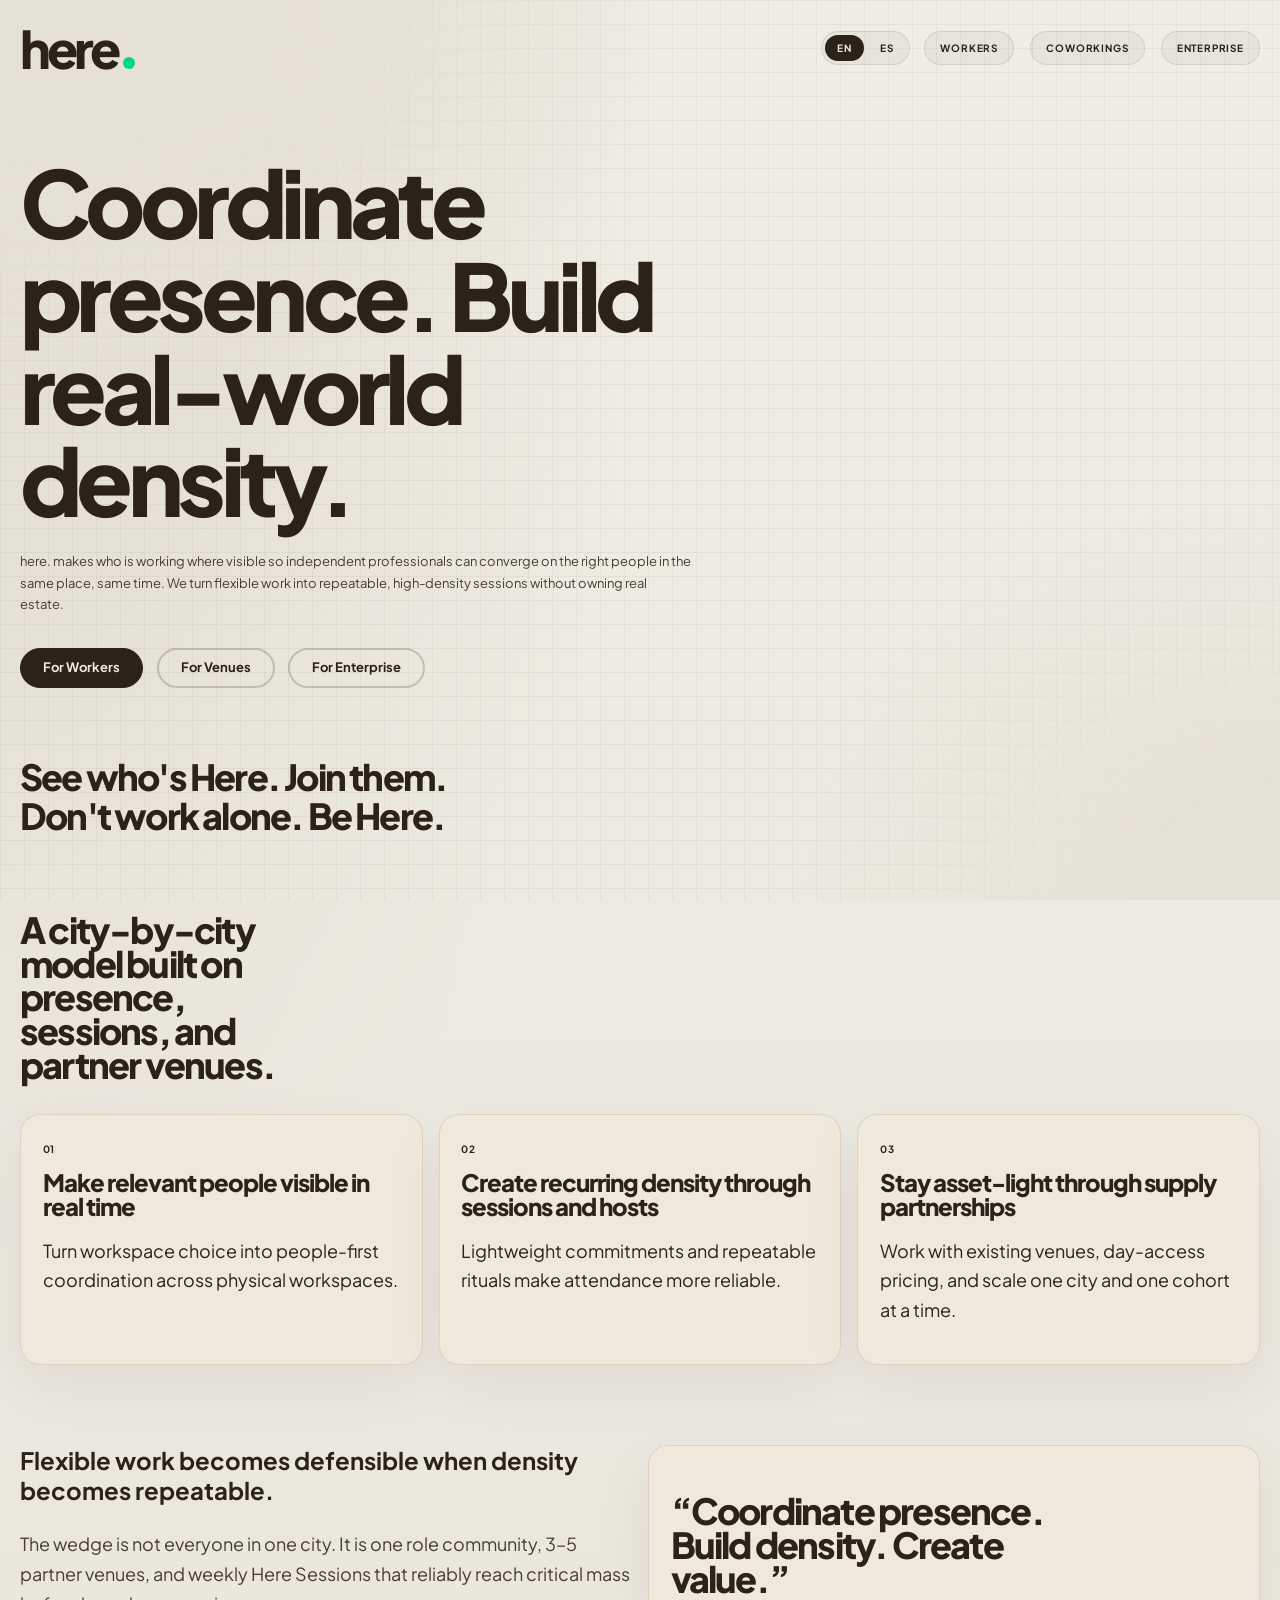
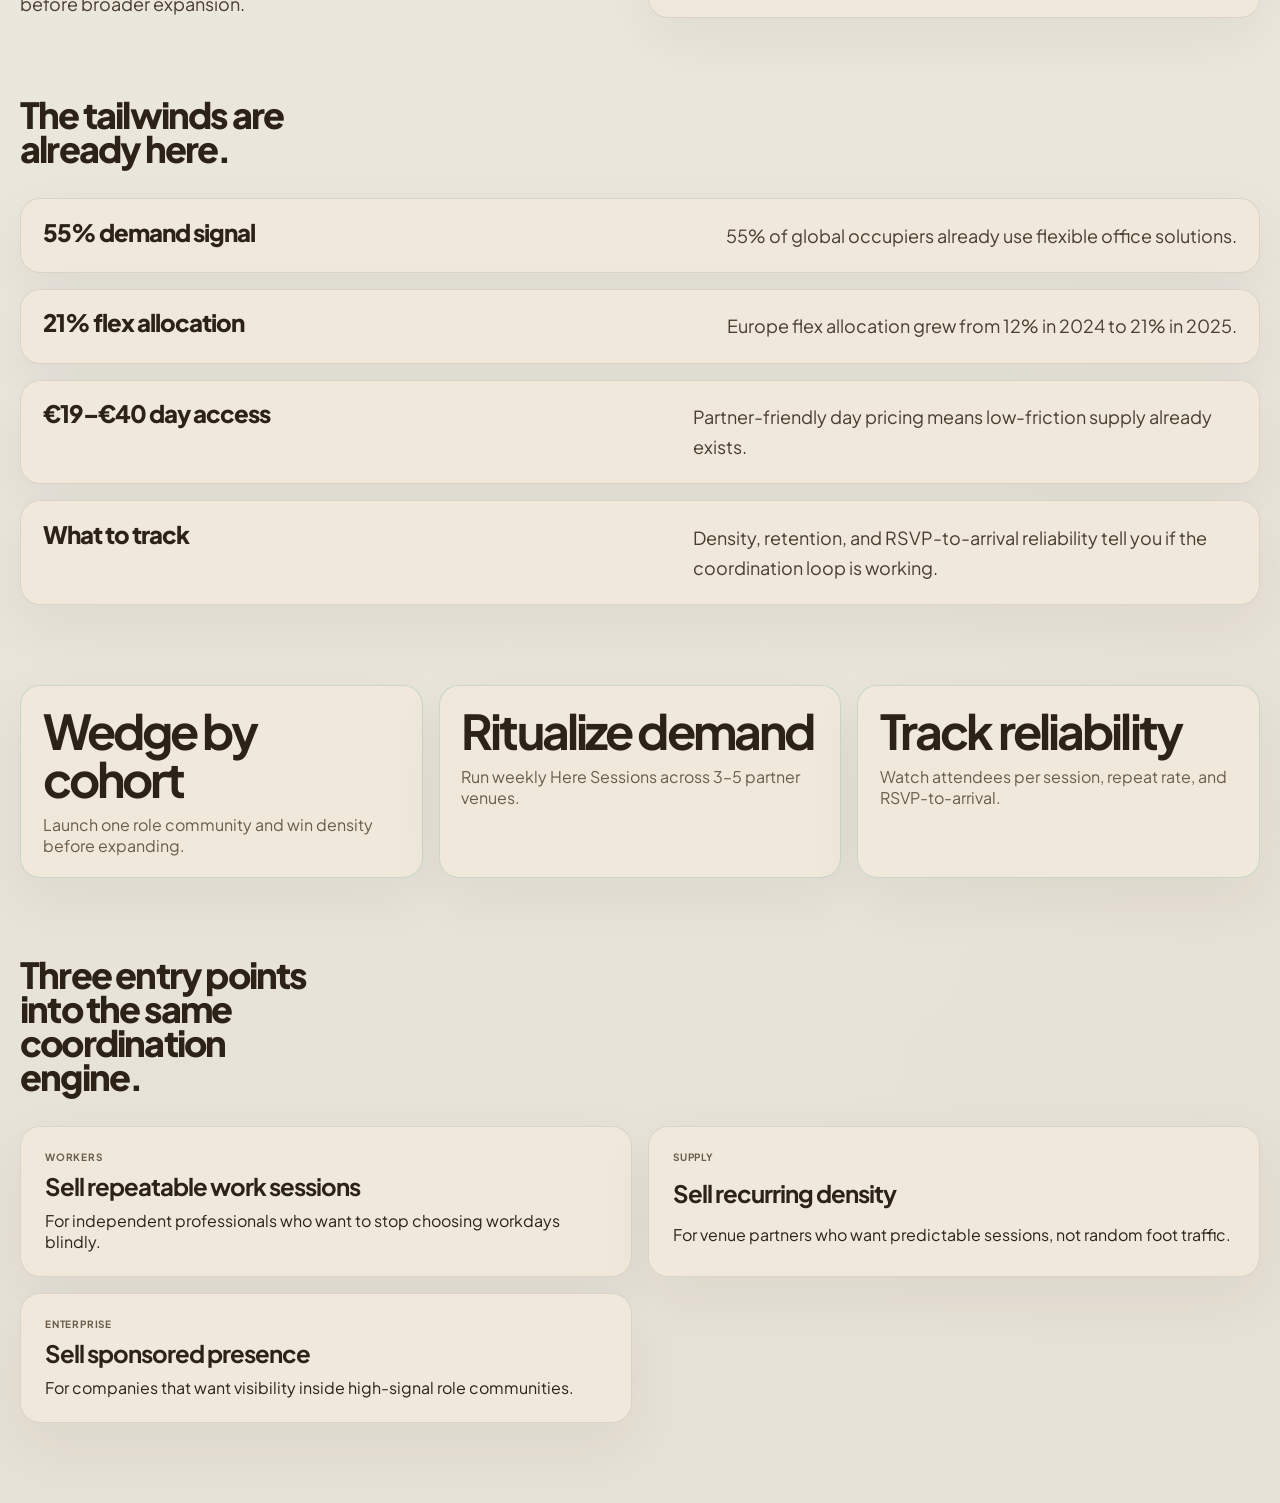
==== commit 5b0668ea: "Refine landing copy and brandmark" ====
--- a/index.html
+++ b/index.html
@@ -12,7 +12,7 @@
     <link rel="preconnect" href="https://fonts.googleapis.com" />
     <link rel="preconnect" href="https://fonts.gstatic.com" crossorigin />
     <link
-      href="https://fonts.googleapis.com/css2?family=Archivo:wght@400;500;700;800;900&family=Instrument+Serif:ital@0;1&display=swap"
+      href="https://fonts.googleapis.com/css2?family=Plus+Jakarta+Sans:wght@400;500;600;700;800&display=swap"
       rel="stylesheet"
     />
     <link rel="stylesheet" href="./styles.css" />
@@ -21,14 +21,15 @@
   <body class="index-page">
     <div class="page-noise" aria-hidden="true"></div>
     <header class="site-header">
-      <a class="brandmark" href="./index.html" aria-label="here. home">here.</a>
+      <a class="brandmark" href="./index.html" aria-label="here. home">
+        <span class="brandmark-word">here</span><span class="logo-dot-active" aria-hidden="true"></span>
+      </a>
       <div class="header-actions">
         <div class="language-switcher" aria-label="Language switcher">
           <button type="button" class="lang-button" data-lang="en">EN</button>
           <button type="button" class="lang-button" data-lang="es">ES</button>
         </div>
         <nav class="site-nav">
-        <a href="./index.html" aria-current="page" data-i18n="nav.about">About us</a>
         <a href="./demand.html" data-i18n="nav.demand">Workers</a>
         <a href="./supply.html" data-i18n="nav.supply">Coworkings</a>
         <a href="./enterprise.html" data-i18n="nav.enterprise">Enterprise</a>
@@ -48,23 +49,9 @@
             owning real estate.
           </p>
           <div class="hero-actions">
-            <a class="button button-solid" href="./demand.html" data-i18n="index.hero.ctaDemand">For demand</a>
-            <a class="button button-ghost" href="./supply.html" data-i18n="index.hero.ctaSupply">For supply</a>
-            <a class="button button-ghost" href="./enterprise.html" data-i18n="index.hero.ctaEnterprise">For enterprise</a>
-          </div>
-        </div>
-
-        <div class="hero-panel reveal">
-          <div class="presence-card">
-            <div class="presence-top">
-              <span data-i18n="index.card.today">now</span>
-              <span>Madrid</span>
-            </div>
-            <div class="presence-brand">here.</div>
-            <p class="presence-question" data-i18n="index.card.title">Commitment-first MVP.</p>
-            <p class="presence-foot" data-i18n="index.card.text">
-              Scheduled presence and RSVP first. Real-time density next.
-            </p>
+            <a class="button button-solid" href="./demand.html" data-i18n="index.hero.ctaDemand">For Workers</a>
+            <a class="button button-ghost" href="./supply.html" data-i18n="index.hero.ctaSupply">For Venues</a>
+            <a class="button button-ghost" href="./enterprise.html" data-i18n="index.hero.ctaEnterprise">For Enterprise</a>
           </div>
         </div>
       </section>
--- a/styles.css
+++ b/styles.css
@@ -1,14 +1,30 @@
 :root {
-  --bg: #f4f1ea;
-  --paper: #ffffff;
-  --ink: #050505;
-  --muted: #6b6b6b;
-  --signal: #1d8f63;
-  --warm: #bc7e41;
-  --line: rgba(5, 5, 5, 0.12);
-  --line-strong: rgba(5, 5, 5, 0.24);
-  --shadow: 0 20px 60px rgba(5, 5, 5, 0.08);
-  --radius: 28px;
+  --bg-light: #e6e1d6;
+  --bg-dark: #18140e;
+  --card-light: #efe8db;
+  --card-dark: #241f15;
+  --ink-primary: #2c2218;
+  --ink-secondary: #4a3d30;
+  --ink-tertiary: #6b5c4a;
+  --ink-muted: #8c7d6a;
+  --ink-d-primary: #f2ede2;
+  --ink-d-secondary: #a09080;
+  --ink-d-tertiary: #5a4e40;
+  --border-light: rgba(44, 34, 24, 0.1);
+  --border-dark: rgba(242, 237, 226, 0.07);
+  --here-light: #00db79;
+  --here-dark: #00db79;
+  --bg: var(--bg-light);
+  --paper: var(--card-light);
+  --ink: var(--ink-primary);
+  --muted: var(--ink-tertiary);
+  --muted-strong: var(--ink-secondary);
+  --signal: var(--here-light);
+  --line: var(--border-light);
+  --line-strong: rgba(44, 34, 24, 0.18);
+  --shadow: 0 20px 60px rgba(44, 34, 24, 0.06);
+  --radius: 20px;
+  --radius-pill: 9999px;
   --max-width: 1240px;
 }
 
@@ -22,11 +38,14 @@
 
 body {
   margin: 0;
+  position: relative;
+  isolation: isolate;
   background:
-    radial-gradient(circle at top left, rgba(255, 255, 255, 0.9), transparent 35%),
-    linear-gradient(180deg, #f8f5ef 0%, #f0ece4 100%);
+    radial-gradient(ellipse 72% 62% at 0% 0%, var(--bg-light) 30%, transparent 72%),
+    radial-gradient(ellipse 58% 68% at 100% 100%, var(--bg-light) 20%, transparent 65%),
+    linear-gradient(180deg, #efede5 0%, var(--bg-light) 100%);
   color: var(--ink);
-  font-family: "Archivo", "Helvetica Neue", sans-serif;
+  font-family: "Plus Jakarta Sans", "Helvetica Neue", sans-serif;
 }
 
 body.selector-page {
@@ -37,11 +56,12 @@
 
 body.index-page,
 body.demand-workers-page {
-  --ink: #241813;
-  --muted: #6d5a4f;
-  --line: rgba(36, 24, 19, 0.12);
-  --line-strong: rgba(36, 24, 19, 0.24);
-  --shadow: 0 20px 60px rgba(36, 24, 19, 0.08);
+  --ink: var(--ink-primary);
+  --muted: var(--ink-tertiary);
+  --muted-strong: var(--ink-secondary);
+  --line: var(--border-light);
+  --line-strong: rgba(44, 34, 24, 0.18);
+  --shadow: 0 20px 60px rgba(44, 34, 24, 0.06);
 }
 
 a {
@@ -54,8 +74,8 @@
 input,
 select,
 button {
-  font-size: 1rem;
-  line-height: 1.6;
+  font-size: 13px;
+  line-height: 1.65;
 }
 
 h1,
@@ -65,15 +85,53 @@
   margin: 0;
 }
 
+@media (min-width: 961px) {
+  .hero-text,
+  .selector-intro,
+  .feature-card p,
+  .benefit-row p,
+  .waitlist-copy p,
+  .presence-meta,
+  .metrics-note,
+  .value-list li,
+  .steps li,
+  .demand-problem-item p,
+  .demand-solution-row p,
+  .demand-quote footer,
+  .split-copy > p {
+    font-size: 18px;
+    line-height: 1.65;
+  }
+}
+
 .page-noise {
   position: fixed;
   inset: 0;
+  overflow: hidden;
+  pointer-events: none;
+  z-index: -1;
+}
+
+.page-noise::before,
+.page-noise::after {
+  content: "";
+  position: absolute;
+  inset: 0;
+  pointer-events: none;
+}
+
+.page-noise::before {
   background-image:
-    linear-gradient(rgba(5, 5, 5, 0.02) 1px, transparent 1px),
-    linear-gradient(90deg, rgba(5, 5, 5, 0.02) 1px, transparent 1px);
+    linear-gradient(rgba(44, 34, 24, 0.055) 1px, transparent 1px),
+    linear-gradient(90deg, rgba(44, 34, 24, 0.055) 1px, transparent 1px);
   background-size: 24px 24px;
-  pointer-events: none;
-  mask-image: radial-gradient(circle at center, black 40%, transparent 100%);
+  opacity: 0.8;
+}
+
+.page-noise::after {
+  background:
+    radial-gradient(ellipse 72% 62% at 0% 0%, var(--bg-light) 30%, transparent 72%),
+    radial-gradient(ellipse 58% 68% at 100% 100%, var(--bg-light) 20%, transparent 65%);
 }
 
 .site-header,
@@ -93,14 +151,31 @@
   display: flex;
   align-items: center;
   justify-content: space-between;
-  padding: 1.25rem 0 0;
+  padding: 1rem 0 0;
 }
 
 .brandmark,
 .selector-brand {
   font-size: clamp(2rem, 4vw, 4rem);
-  font-weight: 900;
+  font-weight: 800;
   letter-spacing: -0.08em;
+}
+
+.brandmark {
+  display: inline-flex;
+  align-items: baseline;
+  gap: 0.12em;
+}
+
+.brandmark-word {
+  display: inline-block;
+}
+
+.brandmark .logo-dot-active,
+.brandmark .logo-dot-active-dark {
+  width: 0.24em;
+  height: 0.24em;
+  margin-bottom: 0.16em;
 }
 
 .site-nav {
@@ -120,19 +195,21 @@
   gap: 0.25rem;
   padding: 0.2rem;
   border: 1px solid var(--line);
-  border-radius: 999px;
-  background: rgba(255, 255, 255, 0.6);
-  backdrop-filter: blur(14px);
+  border-radius: var(--radius-pill);
+  background: rgba(44, 34, 24, 0.04);
 }
 
 .lang-button {
   border: 0;
   background: transparent;
   color: var(--ink);
-  border-radius: 999px;
-  padding: 0.5rem 0.75rem;
+  border-radius: var(--radius-pill);
+  padding: 0.45rem 0.75rem;
   font: inherit;
   font-weight: 700;
+  font-size: 10px;
+  letter-spacing: 0.08em;
+  text-transform: uppercase;
   cursor: pointer;
 }
 
@@ -143,10 +220,13 @@
 
 .site-nav a {
   border: 1px solid var(--line);
-  border-radius: 999px;
-  padding: 0.7rem 1rem;
-  background: rgba(255, 255, 255, 0.6);
-  backdrop-filter: blur(14px);
+  border-radius: var(--radius-pill);
+  padding: 0.62rem 0.95rem;
+  background: rgba(44, 34, 24, 0.04);
+  font-size: 10px;
+  font-weight: 700;
+  letter-spacing: 0.08em;
+  text-transform: uppercase;
 }
 
 .site-nav a[aria-current="page"] {
@@ -164,12 +244,28 @@
   padding: 4rem 0 5rem;
 }
 
+.hero-index {
+  min-height: auto;
+  grid-template-columns: minmax(0, 1fr);
+  gap: 0;
+  padding-top: 4.75rem;
+  padding-bottom: 4.5rem;
+}
+
+.index-page .hero-copy h1 {
+  max-width: 11.5ch;
+  font-size: clamp(3.35rem, 7.8vw, 5.8rem);
+  line-height: 1;
+  letter-spacing: -0.06em;
+}
+
 .hero-copy h1 {
   max-width: 9ch;
-  font-size: clamp(4rem, 11vw, 8.6rem);
-  line-height: 0.95;
-  letter-spacing: -0.08em;
-  text-transform: uppercase;
+  font-size: clamp(3.4rem, 8vw, 52px);
+  line-height: 0.92;
+  letter-spacing: -2.5px;
+  font-weight: 800;
+  text-transform: none;
 }
 
 .eyebrow {
@@ -180,8 +276,9 @@
 .selector-intro {
   max-width: 42rem;
   margin: 1.5rem 0 0;
-  font-size: clamp(1.1rem, 2vw, 1.45rem);
-  color: rgba(5, 5, 5, 0.82);
+  font-size: 13px;
+  line-height: 1.65;
+  color: var(--muted-strong);
 }
 
 .hero-actions {
@@ -195,11 +292,13 @@
   display: inline-flex;
   align-items: center;
   justify-content: center;
-  min-height: 3.3rem;
-  padding: 0.8rem 1.3rem;
-  border-radius: 999px;
+  min-height: 40px;
+  padding: 11px 22px;
+  border-radius: 100px;
   border: 1px solid var(--ink);
   font-weight: 700;
+  font-size: 13px;
+  line-height: 1;
 }
 
 .button-solid {
@@ -208,7 +307,10 @@
 }
 
 .button-ghost {
-  background: rgba(255, 255, 255, 0.55);
+  background: transparent;
+  color: var(--ink);
+  border-width: 2px;
+  border-color: rgba(44, 34, 24, 0.2);
 }
 
 .hero-panel,
@@ -221,11 +323,10 @@
 .metrics-card,
 .presence-card,
 .price-cards article {
-  background: rgba(255, 255, 255, 0.72);
+  background: var(--card-light);
   border: 1px solid var(--line);
   border-radius: var(--radius);
   box-shadow: var(--shadow);
-  backdrop-filter: blur(18px);
 }
 
 .presence-card,
@@ -243,7 +344,7 @@
 .presence-brand {
   margin-top: 1.8rem;
   font-size: clamp(3rem, 7vw, 5.5rem);
-  font-weight: 900;
+  font-weight: 800;
   letter-spacing: -0.08em;
 }
 
@@ -275,7 +376,7 @@
 
 .metric-row strong,
 .price-cards article strong {
-  color: var(--signal);
+  color: var(--ink);
 }
 
 .presence-meta,
@@ -291,14 +392,10 @@
 
 .statement-strip p {
   margin: 0;
-  font-size: clamp(1.7rem, 4vw, 3.3rem);
-  line-height: 1.05;
-  letter-spacing: -0.05em;
-}
-
-.statement-strip p:last-child {
-  font-family: "Instrument Serif", serif;
-  font-style: italic;
+  font-size: clamp(24px, 4vw, 36px);
+  line-height: 0.94;
+  letter-spacing: -1.8px;
+  font-weight: 800;
 }
 
 .content-grid,
@@ -314,9 +411,10 @@
 .section-intro h2,
 .waitlist-copy h2 {
   max-width: 12ch;
-  font-size: clamp(2.5rem, 6vw, 5rem);
-  line-height: 0.98;
-  letter-spacing: -0.07em;
+  font-size: clamp(28px, 4vw, 36px);
+  line-height: 0.94;
+  letter-spacing: -1.8px;
+  font-weight: 800;
 }
 
 .feature-grid,
@@ -341,16 +439,18 @@
 .feature-index {
   display: inline-block;
   margin-bottom: 1rem;
-  font-size: 0.84rem;
-  font-weight: 800;
-  letter-spacing: 0.14em;
+  font-size: 10px;
+  font-weight: 700;
+  letter-spacing: 0.08em;
+  text-transform: uppercase;
 }
 
 .feature-card h3,
 .benefit-row h3 {
-  font-size: 1.35rem;
-  line-height: 1.1;
-  letter-spacing: -0.04em;
+  font-size: 24px;
+  line-height: 0.96;
+  letter-spacing: -1px;
+  font-weight: 800;
 }
 
 .split-section,
@@ -381,9 +481,10 @@
 .quote-text {
   margin: 0;
   max-width: 16ch;
-  font-size: clamp(2rem, 4vw, 3.7rem);
-  line-height: 1;
-  letter-spacing: -0.06em;
+  font-size: clamp(24px, 4vw, 36px);
+  line-height: 0.94;
+  letter-spacing: -1.8px;
+  font-weight: 800;
 }
 
 .benefit-row {
@@ -396,7 +497,7 @@
 .benefit-row p {
   max-width: 34rem;
   margin: 0;
-  color: rgba(5, 5, 5, 0.82);
+  color: var(--muted-strong);
 }
 
 .audience-band {
@@ -410,11 +511,14 @@
 }
 
 .audience-tags span {
-  padding: 0.8rem 1rem;
-  border: 1px solid var(--line);
-  border-radius: 999px;
-  background: rgba(255, 255, 255, 0.65);
+  padding: 3px 10px;
+  border-radius: 100px;
+  background: rgba(44, 34, 24, 0.07);
+  color: var(--muted-strong);
+  font-size: 10px;
   font-weight: 700;
+  letter-spacing: 0.08em;
+  text-transform: uppercase;
 }
 
 .sound-card {
@@ -454,16 +558,19 @@
   display: grid;
   gap: 0.45rem;
   font-weight: 700;
+  font-size: 10px;
+  letter-spacing: 0.08em;
+  text-transform: uppercase;
 }
 
 .waitlist-form input,
 .waitlist-form select {
   width: 100%;
   border: 1px solid var(--line-strong);
-  border-radius: 18px;
-  padding: 0.95rem 1rem;
+  border-radius: 20px;
+  padding: 0.9rem 1rem;
   font: inherit;
-  background: rgba(255, 255, 255, 0.95);
+  background: var(--card-light);
 }
 
 .selector-shell {
@@ -485,17 +592,17 @@
 }
 
 .selector-card strong {
-  font-size: 1.6rem;
-  line-height: 1.05;
-  letter-spacing: -0.05em;
+  font-size: 24px;
+  line-height: 0.96;
+  letter-spacing: -1px;
 }
 
 .selector-label,
 .metrics-label {
   color: var(--muted);
-  font-size: 0.78rem;
+  font-size: 10px;
   font-weight: 700;
-  letter-spacing: 0.16em;
+  letter-spacing: 0.08em;
   text-transform: uppercase;
 }
 
@@ -516,22 +623,33 @@
 
 body.supply-dark-page {
   background:
-    radial-gradient(circle at top left, rgba(163, 109, 61, 0.16), transparent 34%),
-    linear-gradient(180deg, #16110e 0%, #0f0b09 100%);
-  color: #f2e9df;
+    radial-gradient(ellipse 72% 62% at 0% 0%, var(--bg-dark) 30%, transparent 72%),
+    radial-gradient(ellipse 58% 68% at 100% 100%, var(--bg-dark) 20%, transparent 65%),
+    linear-gradient(180deg, #231d14 0%, var(--bg-dark) 100%);
+  color: var(--ink-d-primary);
 }
 
 body.enterprise-dark-page {
   background:
-    radial-gradient(circle at top left, rgba(104, 75, 50, 0.08), transparent 30%),
-    linear-gradient(180deg, #0c0908 0%, #050403 100%);
-  color: #ece2d6;
+    radial-gradient(ellipse 72% 62% at 0% 0%, #17130d 30%, transparent 72%),
+    radial-gradient(ellipse 58% 68% at 100% 100%, #17130d 20%, transparent 65%),
+    linear-gradient(180deg, #15110c 0%, #090705 100%);
+  color: var(--ink-d-primary);
 }
 
 .enterprise-dark-page .page-noise {
+}
+
+.enterprise-dark-page .page-noise::before {
   background-image:
-    linear-gradient(rgba(236, 226, 214, 0.03) 1px, transparent 1px),
-    linear-gradient(90deg, rgba(236, 226, 214, 0.03) 1px, transparent 1px);
+    linear-gradient(rgba(242, 237, 226, 0.05) 1px, transparent 1px),
+    linear-gradient(90deg, rgba(242, 237, 226, 0.05) 1px, transparent 1px);
+}
+
+.enterprise-dark-page .page-noise::after {
+  background:
+    radial-gradient(ellipse 72% 62% at 0% 0%, #17130d 30%, transparent 72%),
+    radial-gradient(ellipse 58% 68% at 100% 100%, #17130d 20%, transparent 65%);
 }
 
 .enterprise-dark-page .site-nav a,
@@ -541,17 +659,17 @@
 }
 
 .enterprise-dark-page .site-nav a[aria-current="page"] {
-  background: #ece2d6;
+  background: var(--ink-d-primary);
   color: #0c0907;
-  border-color: #ece2d6;
+  border-color: var(--ink-d-primary);
 }
 
 .enterprise-dark-page .lang-button {
-  color: #ece2d6;
+  color: var(--ink-d-primary);
 }
 
 .enterprise-dark-page .lang-button.is-active {
-  background: #ece2d6;
+  background: var(--ink-d-primary);
   color: #0c0907;
 }
 
@@ -573,7 +691,7 @@
 .enterprise-dark-page .benefit-row h3,
 .enterprise-dark-page .quote-text,
 .enterprise-dark-page .price-cards article strong {
-  color: #f5ede4;
+  color: var(--ink-d-primary);
 }
 
 .enterprise-dark-page .hero-text,
@@ -586,7 +704,7 @@
 .enterprise-dark-page .waitlist-copy p,
 .enterprise-dark-page .feature-card p,
 .enterprise-dark-page .benefit-row p {
-  color: rgba(236, 226, 214, 0.72);
+  color: var(--ink-d-secondary);
 }
 
 .enterprise-dark-page .hero-panel,
@@ -596,13 +714,13 @@
 .enterprise-dark-page .quote-card,
 .enterprise-dark-page .price-cards article,
 .enterprise-dark-page .waitlist-form {
-  background: rgba(255, 248, 240, 0.03);
-  border-color: rgba(236, 226, 214, 0.08);
+  background: rgba(42, 36, 24, 0.92);
+  border-color: var(--border-dark);
   box-shadow: 0 24px 70px rgba(0, 0, 0, 0.38);
 }
 
 .enterprise-dark-page .feature-index {
-  background: #ece2d6;
+  background: var(--ink-d-primary);
   color: #0c0907;
 }
 
@@ -613,7 +731,7 @@
 }
 
 .enterprise-dark-page .metric-row strong {
-  color: #f5ede4;
+  color: var(--ink-d-primary);
 }
 
 .enterprise-dark-page .statement-strip {
@@ -622,11 +740,11 @@
 }
 
 .enterprise-dark-page .statement-strip p:first-child {
-  color: #f5ede4;
+  color: var(--ink-d-primary);
 }
 
 .enterprise-dark-page .statement-strip p:last-child {
-  color: #c6b09a;
+  color: var(--ink-d-secondary);
 }
 
 .enterprise-dark-page .quote-card,
@@ -636,21 +754,21 @@
 }
 
 .enterprise-dark-page .button-solid {
-  background: #ece2d6;
+  background: var(--ink-d-primary);
   color: #0c0907;
-  border-color: #ece2d6;
+  border-color: var(--ink-d-primary);
 }
 
 .enterprise-dark-page .button-ghost {
   background: rgba(255, 248, 240, 0.035);
-  color: #ece2d6;
+  color: var(--ink-d-primary);
   border-color: rgba(236, 226, 214, 0.12);
 }
 
 .enterprise-dark-page input,
 .enterprise-dark-page select {
-  background: rgba(255, 248, 240, 0.035);
-  color: #f5ede4;
+  background: rgba(42, 36, 24, 0.96);
+  color: var(--ink-d-primary);
   border-color: rgba(236, 226, 214, 0.12);
 }
 
@@ -659,9 +777,18 @@
 }
 
 .supply-dark-page .page-noise {
+}
+
+.supply-dark-page .page-noise::before {
   background-image:
-    linear-gradient(rgba(242, 233, 223, 0.04) 1px, transparent 1px),
-    linear-gradient(90deg, rgba(242, 233, 223, 0.04) 1px, transparent 1px);
+    linear-gradient(rgba(242, 237, 226, 0.05) 1px, transparent 1px),
+    linear-gradient(90deg, rgba(242, 237, 226, 0.05) 1px, transparent 1px);
+}
+
+.supply-dark-page .page-noise::after {
+  background:
+    radial-gradient(ellipse 72% 62% at 0% 0%, var(--bg-dark) 30%, transparent 72%),
+    radial-gradient(ellipse 58% 68% at 100% 100%, var(--bg-dark) 20%, transparent 65%);
 }
 
 .supply-dark-page .site-nav a,
@@ -671,17 +798,17 @@
 }
 
 .supply-dark-page .site-nav a[aria-current="page"] {
-  background: #f2e9df;
+  background: var(--ink-d-primary);
   color: #15100d;
-  border-color: #f2e9df;
+  border-color: var(--ink-d-primary);
 }
 
 .supply-dark-page .lang-button {
-  color: #f2e9df;
+  color: var(--ink-d-primary);
 }
 
 .supply-dark-page .lang-button.is-active {
-  background: #f2e9df;
+  background: var(--ink-d-primary);
   color: #15100d;
 }
 
@@ -696,7 +823,7 @@
 
 .supply-dark-page .hero-copy h1 {
   max-width: 11.5ch;
-  color: #f6ede3;
+  color: var(--ink-d-primary);
   text-transform: none;
   letter-spacing: -0.06em;
   font-size: clamp(3.35rem, 7.8vw, 5.8rem);
@@ -722,7 +849,7 @@
 .supply-dark-page .demand-compare-foot,
 .supply-dark-page .demand-quote footer,
 .supply-dark-page .price-cards article span {
-  color: rgba(242, 233, 223, 0.72);
+  color: var(--ink-d-secondary);
 }
 
 .supply-dark-page .hero-panel,
@@ -739,15 +866,15 @@
 .supply-dark-page .demand-compare-card,
 .supply-dark-page .demand-hero-browser,
 .supply-dark-page .bg-card {
-  background: rgba(255, 248, 240, 0.05);
-  border-color: rgba(242, 233, 223, 0.12);
+  background: rgba(42, 36, 24, 0.9);
+  border-color: var(--border-dark);
   box-shadow: 0 20px 60px rgba(0, 0, 0, 0.24);
 }
 
 .supply-dark-page .demand-compare-card.is-strong,
 .supply-dark-page .bg-accent\/50 {
-  background: rgba(188, 126, 65, 0.12);
-  border-color: rgba(188, 126, 65, 0.28);
+  background: rgba(242, 237, 226, 0.05);
+  border-color: rgba(242, 237, 226, 0.12);
 }
 
 .supply-dark-page .text-foreground,
@@ -760,7 +887,7 @@
 .supply-dark-page .demand-final-copy h2,
 .supply-dark-page .section-intro h2,
 .supply-dark-page .brandmark {
-  color: #f6ede3;
+  color: var(--ink-d-primary);
 }
 
 .supply-dark-page .demand-insight-band p:first-child {
@@ -768,15 +895,15 @@
 }
 
 .supply-dark-page .demand-insight-band p:last-child {
-  color: #d8b08a;
+  color: var(--ink-d-secondary);
 }
 
 .supply-dark-page .bg-secondary {
-  background: rgba(255, 248, 240, 0.09);
+  background: rgba(242, 237, 226, 0.07);
 }
 
 .supply-dark-page .text-secondary-foreground {
-  color: #f6ede3;
+  color: var(--ink-d-primary);
 }
 
 .supply-dark-page .border,
@@ -787,33 +914,33 @@
 }
 
 .supply-dark-page .button-solid {
-  background: #f2e9df;
+  background: var(--ink-d-primary);
   color: #15100d;
-  border-color: #f2e9df;
+  border-color: var(--ink-d-primary);
 }
 
 .supply-dark-page .button-ghost {
   background: rgba(255, 248, 240, 0.06);
-  color: #f2e9df;
+  color: var(--ink-d-primary);
   border-color: rgba(242, 233, 223, 0.18);
 }
 
 .supply-dark-page .feature-index,
 .supply-dark-page .demand-steps-grid .feature-index {
-  background: #f2e9df;
+  background: var(--ink-d-primary);
   color: #15100d;
 }
 
 .supply-dark-page .demand-solution-row::before {
-  border-color: #d8b08a;
+  border-color: var(--ink-d-secondary);
   background:
-    radial-gradient(circle at center, #d8b08a 0 28%, transparent 32%);
+    radial-gradient(circle at center, var(--ink-d-secondary) 0 28%, transparent 32%);
 }
 
 .supply-dark-page input,
 .supply-dark-page select {
-  background: rgba(255, 248, 240, 0.06);
-  color: #f6ede3;
+  background: rgba(42, 36, 24, 0.96);
+  color: var(--ink-d-primary);
   border-color: rgba(242, 233, 223, 0.18);
 }
 
@@ -891,7 +1018,7 @@
   margin-left: auto;
   margin-right: -1.5rem;
   border: 1px solid rgba(242, 233, 223, 0.12);
-  border-radius: 28px;
+  border-radius: 20px;
   overflow: hidden;
   background:
     linear-gradient(180deg, rgba(255, 248, 240, 0.08) 0%, rgba(255, 248, 240, 0.04) 100%);
@@ -921,7 +1048,7 @@
   display: grid;
   place-items: center;
   border-radius: 0.9rem;
-  background: #f2e9df;
+  background: var(--ink-d-primary);
   color: #15100d;
   font-weight: 800;
   font-size: 1rem;
@@ -939,7 +1066,7 @@
 }
 
 .supply-dashboard-kicker {
-  color: #f6ede3;
+  color: var(--ink-d-primary);
   font-weight: 700;
   font-size: 0.98rem;
 }
@@ -964,7 +1091,7 @@
   border-radius: 999px;
   border: 1px solid rgba(242, 233, 223, 0.12);
   background: rgba(255, 248, 240, 0.06);
-  color: #f6ede3;
+  color: var(--ink-d-primary);
   font-size: 0.82rem;
   font-weight: 600;
 }
@@ -1003,8 +1130,8 @@
 }
 
 .supply-dashboard-nav li.is-active {
-  background: rgba(188, 126, 65, 0.16);
-  color: #f6ede3;
+  background: rgba(242, 237, 226, 0.07);
+  color: var(--ink-d-primary);
 }
 
 .supply-dashboard-body {
@@ -1017,7 +1144,7 @@
 .supply-card-head h4,
 .supply-mini-card h4 {
   margin: 0;
-  color: #f6ede3;
+  color: var(--ink-d-primary);
 }
 
 .supply-dashboard-headline h3 {
@@ -1052,7 +1179,7 @@
 .supply-metric-card strong {
   display: block;
   margin-top: 0.35rem;
-  color: #f6ede3;
+  color: var(--ink-d-primary);
   font-size: 1.65rem;
   line-height: 1;
   letter-spacing: -0.04em;
@@ -1093,7 +1220,7 @@
   height: var(--bar);
   min-height: 10px;
   border-radius: 999px 999px 0 0;
-  background: linear-gradient(180deg, #f0d5bc 0%, #b77a45 100%);
+  background: linear-gradient(180deg, #f2ede2 0%, #a09080 100%);
   opacity: 0.92;
 }
 
@@ -1114,9 +1241,30 @@
 
 .supply-line-chart path {
   fill: none;
-  stroke: #f0d5bc;
+  stroke: var(--ink-d-primary);
   stroke-width: 3;
   stroke-linecap: round;
+}
+
+.presence-dot,
+.logo-dot-active {
+  width: 7px;
+  height: 7px;
+  border-radius: 50%;
+  flex-shrink: 0;
+  background: var(--here-light);
+}
+
+.presence-dot-dark,
+.logo-dot-active-dark {
+  background: var(--here-dark);
+}
+
+.logo-dot-neutral {
+  width: 9px;
+  height: 9px;
+  border-radius: 50%;
+  background: var(--ink-primary);
 }
 
 .supply-axis {
@@ -1551,14 +1699,13 @@
 }
 
 .demand-insight-band p:first-child {
-  font-family: "Archivo", "Helvetica Neue", sans-serif;
-  font-style: normal;
+  font-family: "Plus Jakarta Sans", "Helvetica Neue", sans-serif;
   font-weight: 800;
 }
 
 .demand-insight-band p:last-child {
-  font-family: "Instrument Serif", serif;
-  font-style: italic;
+  font-family: "Plus Jakarta Sans", "Helvetica Neue", sans-serif;
+  font-weight: 800;
 }
 
 .demand-solution-row {
@@ -1667,6 +1814,579 @@
   margin-top: 0.5rem;
 }
 
+.demand-phone {
+  width: min(100%, 278px);
+  margin-inline: auto;
+  background: var(--bg-dark);
+  border-radius: 34px;
+  border: 6px solid var(--card-dark);
+  overflow: hidden;
+  color: var(--ink-d-primary);
+  box-shadow: 0 26px 70px rgba(44, 34, 24, 0.18);
+}
+
+.demand-phone-home {
+  width: min(100%, 312px);
+}
+
+.demand-phone-status {
+  display: flex;
+  align-items: center;
+  justify-content: space-between;
+  padding: 10px 16px 6px;
+  font-size: 11px;
+  font-weight: 700;
+  color: var(--ink-d-primary);
+}
+
+.demand-phone-status-icons {
+  display: flex;
+  align-items: center;
+  gap: 6px;
+}
+
+.demand-signal-bars {
+  display: flex;
+  align-items: flex-end;
+  gap: 1px;
+}
+
+.demand-signal-bars span {
+  width: 3px;
+  border-radius: 1px;
+  background: var(--ink-d-secondary);
+}
+
+.demand-signal-bars span:nth-child(1) { height: 4px; }
+.demand-signal-bars span:nth-child(2) { height: 6px; }
+.demand-signal-bars span:nth-child(3) { height: 8px; opacity: 0.45; }
+.demand-signal-bars span:nth-child(4) { height: 10px; opacity: 0.25; }
+
+.demand-battery {
+  width: 14px;
+  height: 8px;
+  border-radius: 2px;
+  border: 1.5px solid var(--ink-d-secondary);
+  position: relative;
+}
+
+.demand-battery-fill {
+  position: absolute;
+  left: 1px;
+  top: 1px;
+  bottom: 1px;
+  width: 70%;
+  border-radius: 1px;
+  background: var(--ink-d-primary);
+}
+
+.demand-grid-shell {
+  position: relative;
+  overflow: hidden;
+}
+
+.demand-grid-lines,
+.demand-grid-mask {
+  position: absolute;
+  inset: 0;
+  pointer-events: none;
+}
+
+.demand-grid-lines {
+  background-image:
+    linear-gradient(rgba(242, 237, 226, 0.04) 1px, transparent 1px),
+    linear-gradient(90deg, rgba(242, 237, 226, 0.04) 1px, transparent 1px);
+  background-size: 20px 20px;
+}
+
+.demand-grid-mask-one {
+  background: radial-gradient(ellipse 80% 60% at 0% 0%, #1e1a12 25%, transparent 65%);
+}
+
+.demand-grid-mask-two {
+  background: radial-gradient(ellipse 70% 70% at 100% 100%, #1e1a12 20%, transparent 60%);
+}
+
+.demand-phone-top-inner,
+.demand-detail-head {
+  position: relative;
+  z-index: 1;
+}
+
+.demand-phone-top-inner {
+  padding: 8px 14px 10px;
+  display: flex;
+  justify-content: space-between;
+  align-items: center;
+}
+
+.demand-phone-logo {
+  display: flex;
+  align-items: flex-end;
+  gap: 3px;
+}
+
+.demand-phone-logo span:first-child {
+  font-size: 22px;
+  font-weight: 800;
+  letter-spacing: -1px;
+  line-height: 1;
+}
+
+.demand-phone-avatar {
+  width: 28px;
+  height: 28px;
+  display: grid;
+  place-items: center;
+  border-radius: 50%;
+  border: 1px solid rgba(242, 237, 226, 0.1);
+  background: var(--card-dark);
+  color: var(--ink-d-primary);
+  font-size: 10px;
+  font-weight: 800;
+}
+
+.demand-map {
+  position: relative;
+  height: 190px;
+  overflow: hidden;
+  background: #1a1810;
+}
+
+.demand-map-grid {
+  position: absolute;
+  inset: 0;
+  background-image:
+    linear-gradient(rgba(242, 237, 226, 0.06) 1px, transparent 1px),
+    linear-gradient(90deg, rgba(242, 237, 226, 0.06) 1px, transparent 1px);
+  background-size: 28px 28px;
+}
+
+.demand-map-street,
+.demand-map-block {
+  position: absolute;
+}
+
+.demand-map-street.h {
+  left: 0;
+  right: 0;
+  height: 1.5px;
+  background: rgba(242, 237, 226, 0.1);
+}
+
+.demand-map-street.v {
+  top: 0;
+  bottom: 0;
+  width: 1.5px;
+  background: rgba(242, 237, 226, 0.1);
+}
+
+.demand-map-street.h.one { top: 45px; }
+.demand-map-street.h.two { top: 92px; }
+.demand-map-street.h.three { top: 138px; }
+.demand-map-street.v.one { left: 56px; }
+.demand-map-street.v.two { left: 128px; }
+.demand-map-street.v.three { left: 200px; }
+
+.demand-map-block {
+  border-radius: 3px;
+  background: #221e14;
+}
+
+.demand-map-block.b1 { left: 8px; top: 8px; width: 42px; height: 32px; }
+.demand-map-block.b2 { left: 64px; top: 8px; width: 56px; height: 32px; }
+.demand-map-block.b3 { left: 136px; top: 8px; width: 56px; height: 32px; }
+.demand-map-block.b4 { left: 210px; top: 8px; width: 42px; height: 32px; }
+.demand-map-block.b5 { left: 64px; top: 56px; width: 56px; height: 28px; }
+.demand-map-block.b6 { left: 136px; top: 56px; width: 56px; height: 28px; }
+.demand-map-block.b7 { left: 8px; top: 102px; width: 42px; height: 30px; }
+.demand-map-block.b8 { left: 64px; top: 102px; width: 56px; height: 30px; }
+.demand-map-block.b9 { left: 136px; top: 148px; width: 56px; height: 28px; }
+
+.demand-map-pin {
+  position: absolute;
+}
+
+.demand-map-bubble {
+  display: inline-flex;
+  align-items: center;
+  gap: 4px;
+  padding: 4px 8px;
+  border-radius: 100px;
+  border: 1px solid var(--border-dark);
+  background: var(--card-dark);
+}
+
+.demand-map-bubble strong {
+  font-size: 10px;
+  font-weight: 700;
+  color: var(--ink-d-primary);
+}
+
+.demand-map-bubble span:last-child {
+  font-size: 9px;
+  font-weight: 600;
+  color: var(--ink-d-secondary);
+}
+
+.demand-map-pin.p1 { left: 72px; top: 24px; }
+.demand-map-pin.p2 { left: 142px; top: 72px; }
+.demand-map-pin.p3 { left: 20px; top: 114px; opacity: 0.5; }
+
+.demand-off-dot {
+  width: 7px;
+  height: 7px;
+  border-radius: 50%;
+  background: var(--ink-d-tertiary);
+}
+
+.demand-map-user {
+  position: absolute;
+  left: 114px;
+  top: 108px;
+  width: 10px;
+  height: 10px;
+  border-radius: 50%;
+  background: var(--ink-d-primary);
+  border: 2px solid #1e1a12;
+  box-shadow: 0 0 0 6px rgba(242, 237, 226, 0.08);
+}
+
+.demand-phone-list {
+  padding: 12px 10px 12px;
+  background: var(--bg-dark);
+}
+
+.demand-phone-list-head {
+  display: flex;
+  justify-content: space-between;
+  align-items: center;
+  padding: 0 4px 8px;
+}
+
+.demand-phone-list-title {
+  margin: 0;
+  font-size: 12px;
+  font-weight: 800;
+  color: var(--ink-d-primary);
+  letter-spacing: -0.3px;
+}
+
+.demand-phone-list-meta,
+.demand-product-label {
+  font-size: 9px;
+  font-weight: 700;
+  letter-spacing: 0.08em;
+  text-transform: uppercase;
+  color: var(--ink-d-tertiary);
+}
+
+.demand-space-card,
+.demand-checkin-card,
+.demand-visibility-row {
+  margin-bottom: 8px;
+  padding: 12px 13px;
+  background: var(--card-dark);
+  border: 1px solid var(--border-dark);
+  border-radius: 16px;
+}
+
+.demand-space-card.is-live,
+.demand-checkin-card {
+  border-color: rgba(184, 200, 32, 0.2);
+}
+
+.demand-space-row {
+  display: flex;
+  justify-content: space-between;
+  gap: 10px;
+  margin-bottom: 7px;
+}
+
+.demand-space-row h4,
+.demand-checkin-card h4 {
+  margin: 0;
+  font-size: 13px;
+  font-weight: 800;
+  color: var(--ink-d-primary);
+  letter-spacing: -0.3px;
+}
+
+.demand-space-row p,
+.demand-checkin-card p,
+.demand-person-row p,
+.demand-checkin-wrap > p,
+.demand-detail-head p {
+  margin: 2px 0 0;
+  font-size: 9px;
+  font-weight: 600;
+  letter-spacing: 0.06em;
+  text-transform: uppercase;
+  color: var(--ink-d-tertiary);
+}
+
+.demand-space-count {
+  display: flex;
+  align-items: center;
+  gap: 4px;
+}
+
+.demand-space-count strong {
+  font-size: 12px;
+  color: var(--ink-d-secondary);
+}
+
+.demand-avatar-stack {
+  display: flex;
+  margin-bottom: 7px;
+}
+
+.demand-avatar {
+  width: 20px;
+  height: 20px;
+  margin-left: -5px;
+  display: grid;
+  place-items: center;
+  border-radius: 50%;
+  border: 2px solid var(--card-dark);
+  font-size: 7px;
+  font-weight: 800;
+}
+
+.demand-avatar:first-child {
+  margin-left: 0;
+}
+
+.demand-avatar.large {
+  width: 28px;
+  height: 28px;
+  margin-left: 0;
+  font-size: 9px;
+  border-width: 0;
+}
+
+.demand-avatar.a-dark { background: var(--ink-primary); color: var(--ink-d-primary); }
+.demand-avatar.a-mid { background: var(--ink-secondary); color: var(--ink-d-primary); }
+.demand-avatar.a-warm { background: var(--ink-tertiary); color: var(--ink-d-primary); }
+.demand-avatar.a-plus { background: #3a3228; color: var(--ink-muted); }
+
+.demand-pill-row,
+.demand-duration-row {
+  display: flex;
+  flex-wrap: wrap;
+  gap: 4px;
+}
+
+.demand-ui-pill,
+.demand-duration-pill {
+  display: inline-flex;
+  align-items: center;
+  justify-content: center;
+  border-radius: 100px;
+  padding: 3px 10px;
+  border: 1px solid transparent;
+  background: rgba(242, 237, 226, 0.06);
+  color: var(--ink-d-secondary);
+  font-size: 9px;
+  font-weight: 700;
+}
+
+.demand-product-section {
+  padding-top: 0.5rem;
+}
+
+.demand-product-grid {
+  display: grid;
+  grid-template-columns: repeat(2, minmax(0, 1fr));
+  gap: 1rem;
+  align-items: stretch;
+}
+
+.demand-product-card {
+  height: 100%;
+  display: flex;
+  flex-direction: column;
+  padding: 1.35rem 1.45rem;
+  background: var(--card-light);
+  border: 1px solid var(--line);
+  border-radius: 20px;
+  box-shadow: var(--shadow);
+  overflow: hidden;
+}
+
+.demand-product-card > .demand-product-label {
+  display: block;
+  margin-bottom: 0.9rem;
+  color: var(--muted);
+}
+
+.demand-phone-detail,
+.demand-phone-checkin {
+  width: min(100%, 236px);
+  flex-shrink: 0;
+}
+
+.demand-product-card .demand-phone {
+  margin-top: auto;
+  margin-bottom: auto;
+}
+
+.demand-detail-head {
+  padding: 14px 14px 12px;
+  border-bottom: 1px solid var(--border-dark);
+}
+
+.demand-back-row {
+  display: flex;
+  align-items: center;
+  gap: 6px;
+  margin-bottom: 10px;
+  color: var(--ink-d-secondary);
+  font-size: 10px;
+  font-weight: 600;
+}
+
+.demand-detail-head h3,
+.demand-checkin-wrap h3 {
+  margin: 0;
+  font-size: 20px;
+  font-weight: 800;
+  letter-spacing: -0.8px;
+  line-height: 1;
+  color: var(--ink-d-primary);
+}
+
+.demand-live-chip {
+  display: inline-flex;
+  align-items: center;
+  gap: 5px;
+  margin-top: 10px;
+  padding: 3px 10px;
+  border-radius: 100px;
+  background: rgba(184, 200, 32, 0.15);
+  color: var(--here-dark);
+  font-size: 10px;
+  font-weight: 700;
+}
+
+.demand-people-section {
+  display: flex;
+  flex-direction: column;
+  flex: 1;
+  padding: 10px 14px 14px;
+}
+
+.demand-person-row {
+  display: flex;
+  align-items: center;
+  gap: 8px;
+  padding: 8px 0;
+  border-bottom: 1px solid var(--border-dark);
+}
+
+.demand-person-row.no-border {
+  border-bottom: 0;
+}
+
+.demand-person-row strong,
+.demand-visibility-row strong {
+  display: block;
+  font-size: 12px;
+  color: var(--ink-d-primary);
+}
+
+.demand-person-row > span:last-child {
+  margin-left: auto;
+  font-size: 9px;
+  color: var(--ink-d-tertiary);
+}
+
+.demand-checkin-wrap {
+  display: flex;
+  flex-direction: column;
+  min-height: 100%;
+  padding: 14px;
+}
+
+.demand-checkin-wrap > p {
+  margin-bottom: 16px;
+  text-transform: none;
+  letter-spacing: 0;
+  font-size: 11px;
+  line-height: 1.5;
+  color: var(--ink-d-secondary);
+}
+
+.demand-duration {
+  margin-bottom: 14px;
+}
+
+.demand-duration .demand-product-label {
+  display: block;
+  margin-bottom: 8px;
+}
+
+.demand-duration-pill {
+  flex: 1;
+  padding: 7px 4px;
+  background: #322c20;
+  border-color: var(--border-dark);
+  color: var(--ink-d-secondary);
+}
+
+.demand-duration-pill.is-selected {
+  background: var(--ink-d-primary);
+  color: var(--bg-dark);
+}
+
+.demand-visibility-row {
+  display: flex;
+  align-items: center;
+  justify-content: space-between;
+  gap: 10px;
+  margin-bottom: 14px;
+}
+
+.demand-visibility-row p {
+  margin: 1px 0 0;
+  text-transform: none;
+  letter-spacing: 0;
+  font-size: 9px;
+  color: var(--ink-d-tertiary);
+}
+
+.demand-toggle {
+  width: 34px;
+  height: 20px;
+  flex-shrink: 0;
+  border-radius: 100px;
+  background: var(--here-dark);
+  position: relative;
+}
+
+.demand-toggle span {
+  position: absolute;
+  right: 2px;
+  top: 2px;
+  width: 16px;
+  height: 16px;
+  border-radius: 50%;
+  background: var(--bg-dark);
+}
+
+.demand-checkin-button {
+  width: 100%;
+  border: 0;
+  border-radius: 100px;
+  padding: 13px;
+  background: var(--ink-d-primary);
+  color: var(--bg-dark);
+  font-size: 14px;
+  font-weight: 800;
+  letter-spacing: -0.3px;
+  margin-top: auto;
+}
+
 .demand-workers-page .hero,
 .demand-workers-page .content-grid,
 .demand-workers-page .waitlist-section {
@@ -1698,6 +2418,17 @@
 
 .demand-workers-page .demand-simple-section {
   max-width: none;
+}
+
+@media (max-width: 960px) {
+  .demand-product-grid {
+    grid-template-columns: 1fr;
+  }
+
+  .demand-phone-detail,
+  .demand-phone-checkin {
+    width: min(100%, 250px);
+  }
 }
 
 @media (prefers-reduced-motion: reduce) {
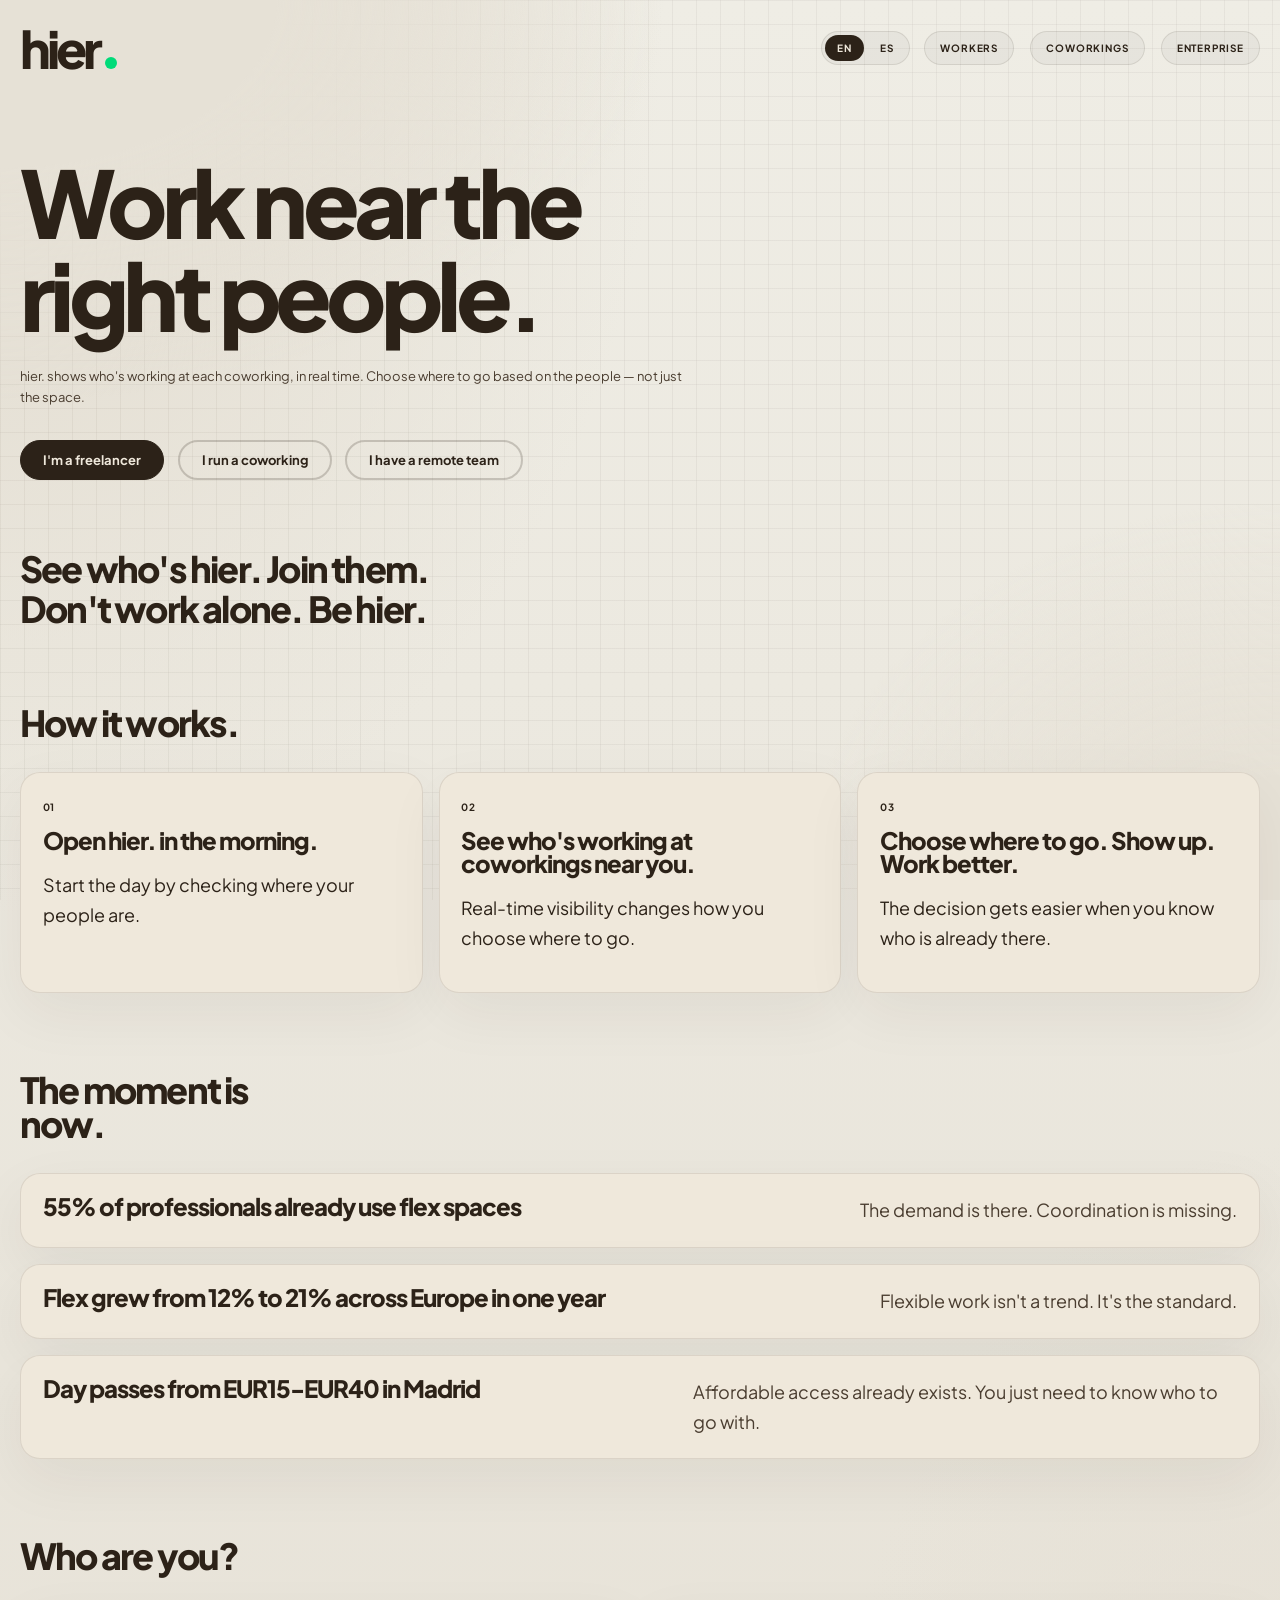
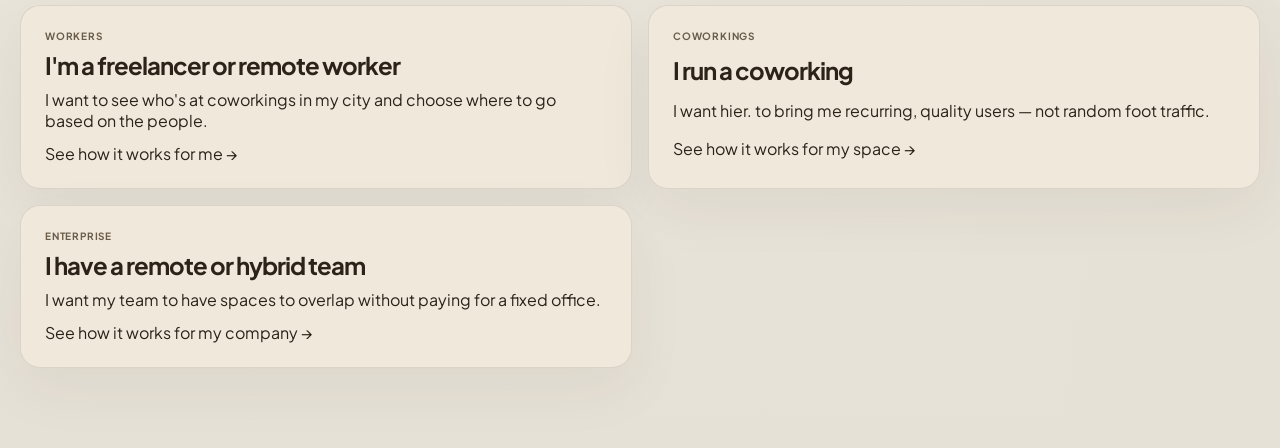
==== commit dd2ed7ab: "Rename brand to hier and refresh homepage" ====
--- a/index.html
+++ b/index.html
@@ -3,11 +3,11 @@
   <head>
     <meta charset="UTF-8" />
     <meta name="viewport" content="width=device-width, initial-scale=1.0" />
-    <title data-i18n="meta.index.title">here. | Coordinate Presence</title>
+    <title data-i18n="meta.index.title">hier. — Work near the right people</title>
     <meta
       data-i18n-attr="content:meta.index.description"
       name="description"
-      content="here. is the people-first coordination layer that turns flexible work into repeatable, high-density in-person sessions."
+      content="hier. shows who's at each coworking in real time. Choose where to work based on the people, not just the space."
     />
     <link rel="preconnect" href="https://fonts.googleapis.com" />
     <link rel="preconnect" href="https://fonts.gstatic.com" crossorigin />
@@ -21,8 +21,8 @@
   <body class="index-page">
     <div class="page-noise" aria-hidden="true"></div>
     <header class="site-header">
-      <a class="brandmark" href="./index.html" aria-label="here. home">
-        <span class="brandmark-word">here</span><span class="logo-dot-active" aria-hidden="true"></span>
+      <a class="brandmark" href="./index.html" aria-label="hier. home">
+        <span class="brandmark-word">hier</span><span class="logo-dot-active" aria-hidden="true"></span>
       </a>
       <div class="header-actions">
         <div class="language-switcher" aria-label="Language switcher">
@@ -40,151 +40,101 @@
     <main>
       <section class="hero hero-index">
         <div class="hero-copy reveal">
-          <p class="eyebrow" data-i18n="index.hero.eyebrow">People-first coordination layer</p>
-          <h1 data-i18n="index.hero.title">Coordinate presence. Build real-world density.</h1>
+          <h1 data-i18n="index.hero.title">Work near the right people.</h1>
           <p class="hero-text" data-i18n="index.hero.text">
-            here. makes who is working where visible so independent professionals
-            can converge on the right people in the same place, same time. We
-            turn flexible work into repeatable, high-density sessions without
-            owning real estate.
+            hier. shows who's working at each coworking, in real time. Choose
+            where to go based on the people — not just the space.
           </p>
           <div class="hero-actions">
-            <a class="button button-solid" href="./demand.html" data-i18n="index.hero.ctaDemand">For Workers</a>
-            <a class="button button-ghost" href="./supply.html" data-i18n="index.hero.ctaSupply">For Venues</a>
-            <a class="button button-ghost" href="./enterprise.html" data-i18n="index.hero.ctaEnterprise">For Enterprise</a>
+            <a class="button button-solid" href="./demand.html" data-i18n="index.hero.ctaDemand">I'm a freelancer</a>
+            <a class="button button-ghost" href="./supply.html" data-i18n="index.hero.ctaSupply">I run a coworking</a>
+            <a class="button button-ghost" href="./enterprise.html" data-i18n="index.hero.ctaEnterprise">I have a remote team</a>
           </div>
         </div>
       </section>
 
       <section class="statement-strip reveal">
-        <p data-i18n="index.statement.one">See who&apos;s Here. Join them.</p>
-        <p data-i18n="index.statement.two">Don&apos;t work alone. Be Here.</p>
+        <p data-i18n="index.statement.one">See who&apos;s hier. Join them.</p>
+        <p data-i18n="index.statement.two">Don&apos;t work alone. Be hier.</p>
       </section>
 
       <section class="content-grid">
         <div class="section-intro reveal">
-          <p class="eyebrow" data-i18n="index.problem.eyebrow">Three pillars</p>
-          <h2 data-i18n="index.problem.title">A city-by-city model built on presence, sessions, and partner venues.</h2>
+          <h2 data-i18n="index.problem.title">How it works.</h2>
         </div>
         <div class="feature-grid">
           <article class="feature-card reveal">
             <span class="feature-index">01</span>
-            <h3 data-i18n="index.problem.one.title">Make relevant people visible in real time</h3>
+            <h3 data-i18n="index.problem.one.title">Open hier. in the morning.</h3>
             <p data-i18n="index.problem.one.text">
-              Turn workspace choice into people-first coordination across
-              physical workspaces.
+              Start the day by checking where your people are.
             </p>
           </article>
           <article class="feature-card reveal">
             <span class="feature-index">02</span>
-            <h3 data-i18n="index.problem.two.title">Create recurring density through sessions and hosts</h3>
+            <h3 data-i18n="index.problem.two.title">See who's working at coworkings near you.</h3>
             <p data-i18n="index.problem.two.text">
-              Lightweight commitments and repeatable rituals make attendance
-              more reliable.
+              Real-time visibility changes how you choose where to go.
             </p>
           </article>
           <article class="feature-card reveal">
             <span class="feature-index">03</span>
-            <h3 data-i18n="index.problem.three.title">Stay asset-light through supply partnerships</h3>
+            <h3 data-i18n="index.problem.three.title">Choose where to go. Show up. Work better.</h3>
             <p data-i18n="index.problem.three.text">
-              Work with existing venues, day-access pricing, and scale one city
-              and one cohort at a time.
+              The decision gets easier when you know who is already there.
             </p>
-          </article>
-        </div>
-      </section>
-
-      <section class="split-section">
-        <div class="split-copy reveal">
-          <p class="eyebrow" data-i18n="index.solution.eyebrow">Positioning</p>
-          <h2 data-i18n="index.solution.title">Flexible work becomes defensible when density becomes repeatable.</h2>
-          <p class="hero-text" data-i18n="index.solution.text">
-            The wedge is not everyone in one city. It is one role community,
-            3–5 partner venues, and weekly Here Sessions that reliably reach
-            critical mass before broader expansion.
-          </p>
-        </div>
-        <div class="split-visual reveal">
-          <div class="quote-card">
-            <p class="quote-text" data-i18n="index.solution.quote">
-              “Coordinate presence. Build density. Create value.”
-            </p>
-          </div>
-        </div>
-      </section>
-
-      <section class="content-grid">
-        <div class="section-intro reveal">
-          <p class="eyebrow" data-i18n="index.market.eyebrow">Proof points</p>
-          <h2 data-i18n="index.market.title">The tailwinds are already here.</h2>
-        </div>
-        <div class="benefit-stack">
-          <article class="benefit-row reveal">
-            <h3 data-i18n="index.market.one.title">55% demand signal</h3>
-            <p data-i18n="index.market.one.text">
-              55% of global occupiers already use flexible office solutions.
-            </p>
-          </article>
-          <article class="benefit-row reveal">
-            <h3 data-i18n="index.market.two.title">21% flex allocation</h3>
-            <p data-i18n="index.market.two.text">
-              Europe flex allocation grew from 12% in 2024 to 21% in 2025.
-            </p>
-          </article>
-          <article class="benefit-row reveal">
-            <h3 data-i18n="index.market.three.title">€19–€40 day access</h3>
-            <p data-i18n="index.market.three.text">
-              Partner-friendly day pricing means low-friction supply already exists.
-            </p>
-          </article>
-          <article class="benefit-row reveal">
-            <h3 data-i18n="index.market.four.title">What to track</h3>
-            <p data-i18n="index.market.four.text">
-              Density, retention, and RSVP-to-arrival reliability tell you if the
-              coordination loop is working.
-            </p>
-          </article>
-        </div>
-      </section>
-
-      <section class="pricing-band reveal">
-        <p class="eyebrow" data-i18n="index.gtm.eyebrow">Go-to-market and KPIs</p>
-        <div class="price-cards">
-          <article>
-            <strong data-i18n="index.gtm.one.title">Wedge by cohort</strong>
-            <span data-i18n="index.gtm.one.text">Launch one role community and win density before expanding.</span>
-          </article>
-          <article>
-            <strong data-i18n="index.gtm.two.title">Ritualize demand</strong>
-            <span data-i18n="index.gtm.two.text">Run weekly Here Sessions across 3–5 partner venues.</span>
-          </article>
-          <article>
-            <strong data-i18n="index.gtm.three.title">Track reliability</strong>
-            <span data-i18n="index.gtm.three.text">Watch attendees per session, repeat rate, and RSVP-to-arrival.</span>
           </article>
         </div>
       </section>
 
       <section class="content-grid">
         <div class="section-intro reveal">
-          <p class="eyebrow" data-i18n="index.split.eyebrow">Audience paths</p>
-          <h2 data-i18n="index.split.title">Three entry points into the same coordination engine.</h2>
+          <h2 data-i18n="index.market.title">The moment is now.</h2>
+        </div>
+        <div class="benefit-stack">
+          <article class="benefit-row reveal">
+            <h3 data-i18n="index.market.one.title">55% of professionals already use flex spaces</h3>
+            <p data-i18n="index.market.one.text">
+              The demand is there. Coordination is missing.
+            </p>
+          </article>
+          <article class="benefit-row reveal">
+            <h3 data-i18n="index.market.two.title">Flex grew from 12% to 21% across Europe in one year</h3>
+            <p data-i18n="index.market.two.text">
+              Flexible work isn't a trend. It's the standard.
+            </p>
+          </article>
+          <article class="benefit-row reveal">
+            <h3 data-i18n="index.market.three.title">Day passes from €15–€40 in Madrid</h3>
+            <p data-i18n="index.market.three.text">
+              Affordable access already exists. You just need to know who to go with.
+            </p>
+          </article>
+        </div>
+      </section>
+
+      <section class="content-grid">
+        <div class="section-intro reveal">
+          <h2 data-i18n="index.split.title">Who are you?</h2>
         </div>
         <div class="selector-grid">
           <a class="selector-card reveal" href="./demand.html">
             <span class="selector-label" data-i18n="index.split.demand.label">Workers</span>
-            <strong data-i18n="index.split.demand.title">Sell repeatable work sessions</strong>
-            <span data-i18n="index.split.demand.text">For independent professionals who want to stop choosing workdays blindly.</span>
+            <strong data-i18n="index.split.demand.title">I'm a freelancer or remote worker</strong>
+            <span data-i18n="index.split.demand.text">I want to see who's at coworkings in my city and choose where to go based on the people.</span>
+            <span data-i18n="index.split.demand.cta">See how it works for me →</span>
           </a>
           <a class="selector-card reveal" href="./supply.html">
-            <span class="selector-label" data-i18n="index.split.supply.label">Supply</span>
-            <strong data-i18n="index.split.supply.title">Sell recurring density</strong>
-            <span data-i18n="index.split.supply.text">For venue partners who want predictable sessions, not random foot traffic.</span>
+            <span class="selector-label" data-i18n="index.split.supply.label">Coworkings</span>
+            <strong data-i18n="index.split.supply.title">I run a coworking</strong>
+            <span data-i18n="index.split.supply.text">I want hier. to bring me recurring, quality users — not random foot traffic.</span>
+            <span data-i18n="index.split.supply.cta">See how it works for my space →</span>
           </a>
           <a class="selector-card reveal" href="./enterprise.html">
             <span class="selector-label" data-i18n="index.split.enterprise.label">Enterprise</span>
-            <strong data-i18n="index.split.enterprise.title">Sell sponsored presence</strong>
-            <span data-i18n="index.split.enterprise.text">For companies that want visibility inside high-signal role communities.</span>
+            <strong data-i18n="index.split.enterprise.title">I have a remote or hybrid team</strong>
+            <span data-i18n="index.split.enterprise.text">I want my team to have spaces to overlap without paying for a fixed office.</span>
+            <span data-i18n="index.split.enterprise.cta">See how it works for my company →</span>
           </a>
         </div>
       </section>
--- a/styles.css
+++ b/styles.css
@@ -252,13 +252,6 @@
   padding-bottom: 4.5rem;
 }
 
-.index-page .hero-copy h1 {
-  max-width: 11.5ch;
-  font-size: clamp(3.35rem, 7.8vw, 5.8rem);
-  line-height: 1;
-  letter-spacing: -0.06em;
-}
-
 .hero-copy h1 {
   max-width: 9ch;
   font-size: clamp(3.4rem, 8vw, 52px);
@@ -739,6 +732,24 @@
   border-bottom-color: rgba(236, 226, 214, 0.1);
 }
 
+.enterprise-dark-page .pricing-band h2 {
+  margin: 0 0 1.5rem;
+  font-size: clamp(2.25rem, 5vw, 3rem);
+  line-height: 1;
+  letter-spacing: -0.06em;
+  color: var(--ink-d-primary);
+}
+
+.enterprise-dark-page .pricing-band .price-cards {
+  grid-template-columns: repeat(4, minmax(0, 1fr));
+}
+
+.enterprise-dark-page .price-cards article strong {
+  font-size: 18px;
+  line-height: 1.1;
+  letter-spacing: -0.5px;
+}
+
 .enterprise-dark-page .statement-strip p:first-child {
   color: var(--ink-d-primary);
 }
@@ -825,10 +836,6 @@
   max-width: 11.5ch;
   color: var(--ink-d-primary);
   text-transform: none;
-  letter-spacing: -0.06em;
-  font-size: clamp(3.35rem, 7.8vw, 5.8rem);
-  line-height: 1;
-  margin: 0;
 }
 
 .supply-dark-page .hero-text {
@@ -1366,11 +1373,7 @@
 
 .demand-workers-page .hero-copy h1 {
   max-width: 11ch;
-  font-size: clamp(3.4rem, 8vw, 6.3rem);
-  line-height: 0.98;
-  letter-spacing: -0.07em;
   text-transform: none;
-  margin: 0;
 }
 
 .demand-workers-page .hero-text {
@@ -2536,3 +2539,16 @@
     padding-bottom: 4rem;
   }
 }
+.index-page .hero-copy h1,
+.supply-dark-page .hero-copy h1,
+.demand-workers-page .hero-copy h1,
+.enterprise-dark-page .hero-copy h1 {
+  font-size: clamp(3.35rem, 7.8vw, 5.8rem);
+  line-height: 1;
+  letter-spacing: -0.06em;
+  margin: 0;
+}
+
+.index-page .hero-copy h1 {
+  max-width: 11.5ch;
+}
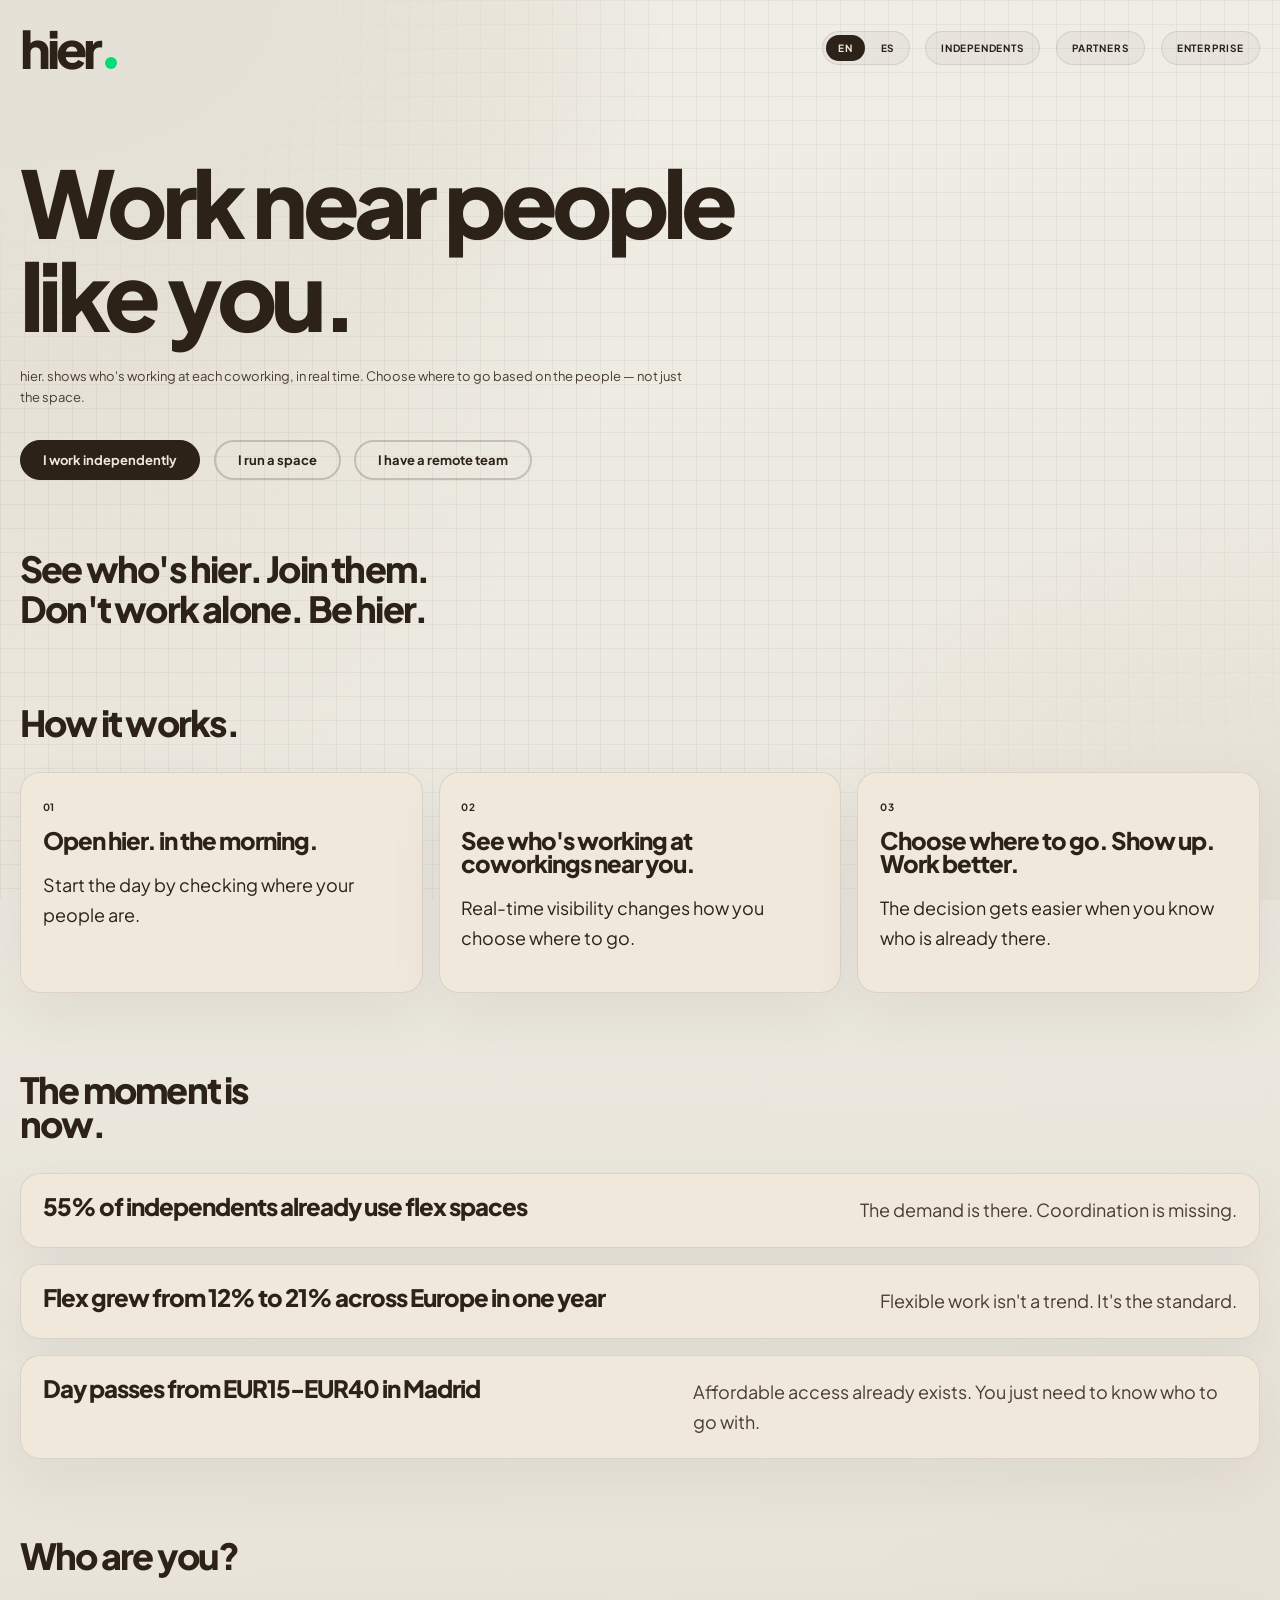
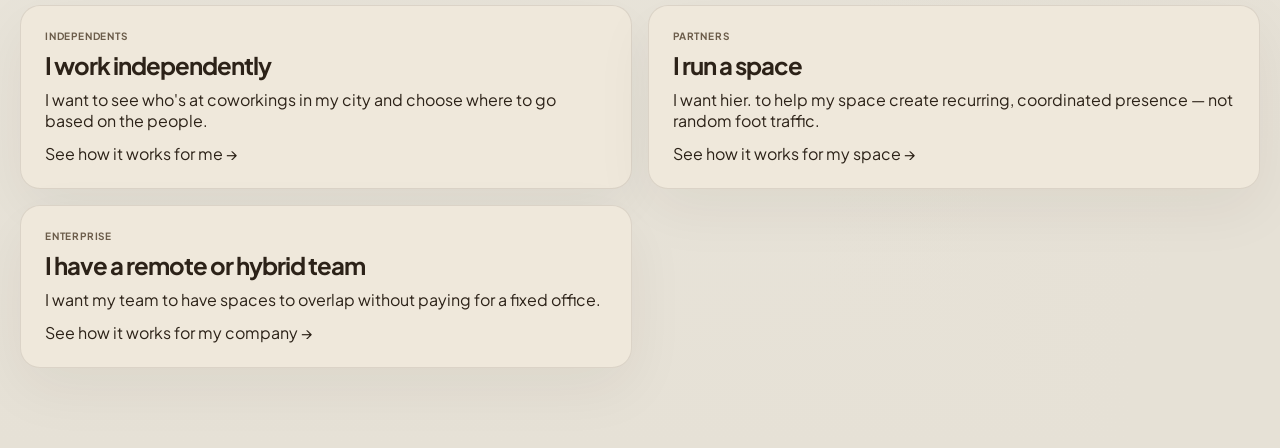
==== commit 8af904f3: "Update landing terminology for hier audiences" ====
--- a/index.html
+++ b/index.html
@@ -3,7 +3,7 @@
   <head>
     <meta charset="UTF-8" />
     <meta name="viewport" content="width=device-width, initial-scale=1.0" />
-    <title data-i18n="meta.index.title">hier. — Work near the right people</title>
+    <title data-i18n="meta.index.title">hier. — Work near people like you</title>
     <meta
       data-i18n-attr="content:meta.index.description"
       name="description"
@@ -30,8 +30,8 @@
           <button type="button" class="lang-button" data-lang="es">ES</button>
         </div>
         <nav class="site-nav">
-        <a href="./demand.html" data-i18n="nav.demand">Workers</a>
-        <a href="./supply.html" data-i18n="nav.supply">Coworkings</a>
+        <a href="./demand.html" data-i18n="nav.demand">Independents</a>
+        <a href="./supply.html" data-i18n="nav.supply">Partners</a>
         <a href="./enterprise.html" data-i18n="nav.enterprise">Enterprise</a>
         </nav>
       </div>
@@ -40,14 +40,14 @@
     <main>
       <section class="hero hero-index">
         <div class="hero-copy reveal">
-          <h1 data-i18n="index.hero.title">Work near the right people.</h1>
+          <h1 data-i18n="index.hero.title">Work near people like you.</h1>
           <p class="hero-text" data-i18n="index.hero.text">
             hier. shows who's working at each coworking, in real time. Choose
             where to go based on the people — not just the space.
           </p>
           <div class="hero-actions">
-            <a class="button button-solid" href="./demand.html" data-i18n="index.hero.ctaDemand">I'm a freelancer</a>
-            <a class="button button-ghost" href="./supply.html" data-i18n="index.hero.ctaSupply">I run a coworking</a>
+            <a class="button button-solid" href="./demand.html" data-i18n="index.hero.ctaDemand">I work independently</a>
+            <a class="button button-ghost" href="./supply.html" data-i18n="index.hero.ctaSupply">I run a space</a>
             <a class="button button-ghost" href="./enterprise.html" data-i18n="index.hero.ctaEnterprise">I have a remote team</a>
           </div>
         </div>
@@ -93,7 +93,7 @@
         </div>
         <div class="benefit-stack">
           <article class="benefit-row reveal">
-            <h3 data-i18n="index.market.one.title">55% of professionals already use flex spaces</h3>
+            <h3 data-i18n="index.market.one.title">55% of independents already use flex spaces</h3>
             <p data-i18n="index.market.one.text">
               The demand is there. Coordination is missing.
             </p>
@@ -119,14 +119,14 @@
         </div>
         <div class="selector-grid">
           <a class="selector-card reveal" href="./demand.html">
-            <span class="selector-label" data-i18n="index.split.demand.label">Workers</span>
-            <strong data-i18n="index.split.demand.title">I'm a freelancer or remote worker</strong>
+            <span class="selector-label" data-i18n="index.split.demand.label">Independents</span>
+            <strong data-i18n="index.split.demand.title">I work independently</strong>
             <span data-i18n="index.split.demand.text">I want to see who's at coworkings in my city and choose where to go based on the people.</span>
             <span data-i18n="index.split.demand.cta">See how it works for me →</span>
           </a>
           <a class="selector-card reveal" href="./supply.html">
-            <span class="selector-label" data-i18n="index.split.supply.label">Coworkings</span>
-            <strong data-i18n="index.split.supply.title">I run a coworking</strong>
+            <span class="selector-label" data-i18n="index.split.supply.label">Partners</span>
+            <strong data-i18n="index.split.supply.title">I run a space</strong>
             <span data-i18n="index.split.supply.text">I want hier. to bring me recurring, quality users — not random foot traffic.</span>
             <span data-i18n="index.split.supply.cta">See how it works for my space →</span>
           </a>
--- a/styles.css
+++ b/styles.css
@@ -1020,6 +1020,438 @@
   justify-self: end;
 }
 
+.supply-live-browser {
+  width: min(100%, 980px);
+  margin-left: auto;
+  margin-right: -1.5rem;
+  border: 1px solid rgba(242, 233, 223, 0.1);
+  border-radius: 16px;
+  overflow: hidden;
+  background: #17120d;
+  box-shadow: 0 30px 80px rgba(0, 0, 0, 0.34);
+}
+
+.supply-live-browser-bar {
+  display: flex;
+  align-items: center;
+  gap: 10px;
+  padding: 8px 14px;
+  background: #1d1711;
+  border-bottom: 1px solid rgba(242, 233, 223, 0.06);
+}
+
+.supply-live-browser-dots {
+  display: flex;
+  gap: 5px;
+}
+
+.supply-live-browser-dots span {
+  width: 9px;
+  height: 9px;
+  border-radius: 50%;
+}
+
+.supply-live-browser-dots span:nth-child(1) { background: #ff5f57; }
+.supply-live-browser-dots span:nth-child(2) { background: #ffbd2e; }
+.supply-live-browser-dots span:nth-child(3) { background: #28c840; }
+
+.supply-live-browser-url {
+  flex: 1;
+  border-radius: 5px;
+  padding: 4px 10px;
+  background: rgba(255, 255, 255, 0.06);
+  color: #5a4e40;
+  font-size: 10px;
+  font-family: ui-monospace, SFMono-Regular, Menlo, monospace;
+}
+
+.supply-live-app {
+  display: flex;
+  min-height: 440px;
+  background: var(--bg-light);
+}
+
+.supply-live-sidebar {
+  width: 184px;
+  flex-shrink: 0;
+  display: flex;
+  flex-direction: column;
+  padding: 20px 0;
+  background: #2c2218;
+}
+
+.supply-live-logo {
+  margin-bottom: 16px;
+  padding: 0 20px 20px;
+  border-bottom: 1px solid rgba(255, 255, 255, 0.07);
+}
+
+.supply-live-logo-text {
+  display: inline-flex;
+  align-items: flex-end;
+  gap: 3px;
+  color: #f2ede2;
+  font-size: 22px;
+  font-weight: 800;
+  line-height: 1;
+  letter-spacing: -1px;
+}
+
+.supply-live-logo .logo-dot-active-dark {
+  width: 6px;
+  height: 6px;
+  margin-bottom: 3px;
+}
+
+.supply-live-logo p,
+.supply-live-nav-block p,
+.supply-live-person p,
+.supply-live-topbar p,
+.supply-live-metric p,
+.supply-live-metric span,
+.supply-live-footer span,
+.supply-live-table-head span,
+.supply-live-table-row > span {
+  margin: 0;
+}
+
+.supply-live-logo p {
+  margin-top: 4px;
+  color: #5a4e40;
+  font-size: 9px;
+  font-weight: 600;
+  text-transform: uppercase;
+  letter-spacing: 0.05em;
+}
+
+.supply-live-nav-block {
+  padding: 0 12px;
+  margin-bottom: 8px;
+}
+
+.supply-live-nav-block p {
+  margin-bottom: 4px;
+  padding: 0 8px;
+  color: #3a3228;
+  font-size: 8px;
+  font-weight: 700;
+  text-transform: uppercase;
+  letter-spacing: 0.1em;
+}
+
+.supply-live-nav-item {
+  display: flex;
+  align-items: center;
+  gap: 8px;
+  margin-bottom: 2px;
+  padding: 8px;
+  border-radius: 7px;
+  color: #8c7d6a;
+  font-size: 12px;
+  font-weight: 600;
+}
+
+.supply-live-nav-item.is-active {
+  background: rgba(0, 219, 121, 0.1);
+  color: #00db79;
+}
+
+.supply-live-nav-icon {
+  width: 16px;
+  height: 16px;
+  position: relative;
+  flex-shrink: 0;
+}
+
+.supply-live-grid-icon::before,
+.supply-live-grid-icon::after,
+.supply-live-person-icon::before,
+.supply-live-person-icon::after,
+.supply-live-trend-icon::before,
+.supply-live-bars-icon::before {
+  content: "";
+  position: absolute;
+}
+
+.supply-live-grid-icon::before {
+  inset: 1px;
+  border-radius: 4px;
+  background:
+    linear-gradient(#8c7d6a, #8c7d6a) 0 0 / 6px 6px no-repeat,
+    linear-gradient(#8c7d6a, #8c7d6a) 9px 0 / 6px 6px no-repeat,
+    linear-gradient(#8c7d6a, #8c7d6a) 0 9px / 6px 6px no-repeat,
+    linear-gradient(#8c7d6a, #8c7d6a) 9px 9px / 6px 6px no-repeat;
+  opacity: 0.55;
+}
+
+.supply-live-person-icon::before {
+  left: 3px;
+  top: 2px;
+  width: 8px;
+  height: 8px;
+  border: 1.2px solid currentColor;
+  border-radius: 50%;
+}
+
+.supply-live-person-icon::after {
+  left: 1px;
+  bottom: 1px;
+  width: 12px;
+  height: 6px;
+  border: 1.2px solid currentColor;
+  border-top-left-radius: 8px;
+  border-top-right-radius: 8px;
+  border-bottom: 0;
+}
+
+.supply-live-trend-icon::before {
+  inset: 2px;
+  border-left: 1.2px solid #8c7d6a;
+  border-bottom: 1.2px solid #8c7d6a;
+  transform: skewX(-30deg) translateX(2px);
+  opacity: 0.8;
+}
+
+.supply-live-bars-icon::before {
+  left: 2px;
+  right: 2px;
+  bottom: 2px;
+  top: 2px;
+  background:
+    linear-gradient(#8c7d6a, #8c7d6a) 0 7px / 3px 7px no-repeat,
+    linear-gradient(#8c7d6a, #8c7d6a) 5px 4px / 3px 10px no-repeat,
+    linear-gradient(#8c7d6a, #8c7d6a) 10px 1px / 3px 13px no-repeat;
+  opacity: 0.8;
+}
+
+.supply-live-footer {
+  margin-top: auto;
+  padding: 16px 20px 0;
+  border-top: 1px solid rgba(255, 255, 255, 0.07);
+}
+
+.supply-live-footer strong {
+  display: block;
+  margin-bottom: 2px;
+  color: #f2ede2;
+  font-size: 11px;
+  font-weight: 700;
+}
+
+.supply-live-footer span {
+  color: #5a4e40;
+  font-size: 10px;
+}
+
+.supply-live-main {
+  flex: 1;
+  display: flex;
+  flex-direction: column;
+  overflow: hidden;
+}
+
+.supply-live-topbar {
+  display: flex;
+  align-items: center;
+  justify-content: space-between;
+  gap: 10px;
+  padding: 12px 24px;
+  background: #fdfcf8;
+  border-bottom: 1px solid rgba(44, 34, 24, 0.09);
+}
+
+.supply-live-topbar h3 {
+  margin: 0;
+  color: #2c2218;
+  font-size: 16px;
+  font-weight: 800;
+  letter-spacing: -0.4px;
+}
+
+.supply-live-topbar p {
+  margin-top: 1px;
+  color: #8c7d6a;
+  font-size: 11px;
+}
+
+.supply-live-actions {
+  display: flex;
+  align-items: center;
+  gap: 8px;
+}
+
+.supply-live-badge {
+  display: inline-flex;
+  align-items: center;
+  gap: 5px;
+  padding: 4px 10px;
+  border-radius: 999px;
+  background: rgba(0, 219, 121, 0.1);
+  color: #00db79;
+  font-size: 10px;
+  font-weight: 700;
+}
+
+.supply-live-pill {
+  border: 1px solid rgba(44, 34, 24, 0.09);
+  border-radius: 999px;
+  padding: 5px 12px;
+  background: #fdfcf8;
+  color: #4a3d30;
+  font-size: 11px;
+  font-weight: 700;
+}
+
+.supply-live-content {
+  flex: 1;
+  display: flex;
+  flex-direction: column;
+  gap: 14px;
+  overflow: hidden;
+  padding: 20px 24px;
+}
+
+.supply-live-metrics {
+  display: grid;
+  grid-template-columns: repeat(3, minmax(0, 1fr));
+  gap: 10px;
+  flex-shrink: 0;
+}
+
+.supply-live-metric,
+.supply-live-table-row {
+  border: 1px solid rgba(44, 34, 24, 0.09);
+  border-radius: 14px;
+  background: #fdfcf8;
+}
+
+.supply-live-metric {
+  padding: 14px 16px;
+}
+
+.supply-live-metric p,
+.supply-live-table-head span {
+  color: #8c7d6a;
+  font-size: 9px;
+  font-weight: 700;
+  text-transform: uppercase;
+  letter-spacing: 0.07em;
+}
+
+.supply-live-metric strong {
+  display: block;
+  margin-top: 6px;
+  color: #2c2218;
+  font-size: 22px;
+  font-weight: 800;
+  line-height: 1;
+  letter-spacing: -1px;
+}
+
+.supply-live-metric span {
+  display: block;
+  margin-top: 4px;
+  color: #8c7d6a;
+  font-size: 10px;
+}
+
+.supply-live-metric span.is-positive {
+  color: #00b862;
+  font-weight: 600;
+}
+
+.supply-live-table {
+  min-height: 0;
+  overflow: hidden;
+}
+
+.supply-live-table-head,
+.supply-live-table-row {
+  display: grid;
+  grid-template-columns: 2fr 1.2fr 1fr 1fr 80px;
+  gap: 8px;
+  align-items: center;
+}
+
+.supply-live-table-head {
+  padding: 0 16px 8px;
+}
+
+.supply-live-table-row {
+  margin-bottom: 4px;
+  padding: 10px 16px;
+}
+
+.supply-live-table-row > span {
+  color: #4a3d30;
+  font-size: 11px;
+}
+
+.supply-live-table-row > span:nth-child(3) {
+  color: #8c7d6a;
+  font-size: 10px;
+}
+
+.supply-live-table-row.is-faded {
+  opacity: 0.4;
+}
+
+.supply-live-person {
+  display: flex;
+  align-items: center;
+  gap: 8px;
+}
+
+.supply-live-person strong {
+  display: block;
+  color: #2c2218;
+  font-size: 12px;
+  font-weight: 700;
+}
+
+.supply-live-person p {
+  color: #8c7d6a;
+  font-size: 10px;
+}
+
+.supply-live-avatar {
+  width: 26px;
+  height: 26px;
+  display: grid;
+  place-items: center;
+  flex-shrink: 0;
+  border-radius: 50%;
+  color: #f2ede2;
+  font-size: 8px;
+  font-weight: 800;
+}
+
+.supply-live-avatar.dark { background: #2c2218; }
+.supply-live-avatar.mid { background: #4a3d30; }
+.supply-live-avatar.warm { background: #6b5c4a; }
+.supply-live-avatar.muted { background: #8c7d6a; }
+.supply-live-avatar.plus { background: #c4b49e; color: #4a3d30; }
+
+.supply-live-status {
+  display: inline-flex;
+  align-items: center;
+  border-radius: 999px;
+  padding: 2px 8px;
+  font-style: normal;
+  font-size: 9px;
+  font-weight: 700;
+}
+
+.supply-live-status.active {
+  background: rgba(0, 184, 98, 0.12);
+  color: #00b862;
+}
+
+.supply-live-status.idle {
+  background: rgba(44, 34, 24, 0.06);
+  color: #8c7d6a;
+}
+
 .supply-dashboard {
   width: min(100%, 920px);
   margin-left: auto;
@@ -1302,7 +1734,8 @@
     grid-template-columns: minmax(0, 1fr);
   }
 
-  .supply-dashboard {
+  .supply-dashboard,
+  .supply-live-browser {
     width: 100%;
     margin-left: 0;
     margin-right: 0;
@@ -1310,6 +1743,40 @@
 }
 
 @media (max-width: 820px) {
+  .supply-live-app {
+    flex-direction: column;
+  }
+
+  .supply-live-sidebar {
+    width: 100%;
+    padding-bottom: 14px;
+  }
+
+  .supply-live-topbar,
+  .supply-live-actions {
+    align-items: flex-start;
+  }
+
+  .supply-live-topbar {
+    flex-direction: column;
+  }
+
+  .supply-live-metrics {
+    grid-template-columns: 1fr;
+  }
+
+  .supply-live-table-head,
+  .supply-live-table-row {
+    grid-template-columns: 1.7fr 1fr 1fr;
+  }
+
+  .supply-live-table-head span:nth-child(4),
+  .supply-live-table-head span:nth-child(5),
+  .supply-live-table-row > span:nth-child(4),
+  .supply-live-table-row > span:nth-child(5) {
+    display: none;
+  }
+
   .supply-dashboard-main {
     grid-template-columns: 1fr;
     min-height: auto;
@@ -1332,6 +1799,27 @@
 }
 
 @media (max-width: 560px) {
+  .supply-live-content {
+    padding: 16px;
+  }
+
+  .supply-live-table-head,
+  .supply-live-table-row {
+    grid-template-columns: 1fr;
+  }
+
+  .supply-live-table-head {
+    display: none;
+  }
+
+  .supply-live-table-row > span {
+    display: none;
+  }
+
+  .supply-live-table-row > span:nth-child(2) {
+    display: block;
+  }
+
   .supply-dashboard-topbar,
   .supply-dashboard-brand {
     align-items: flex-start;
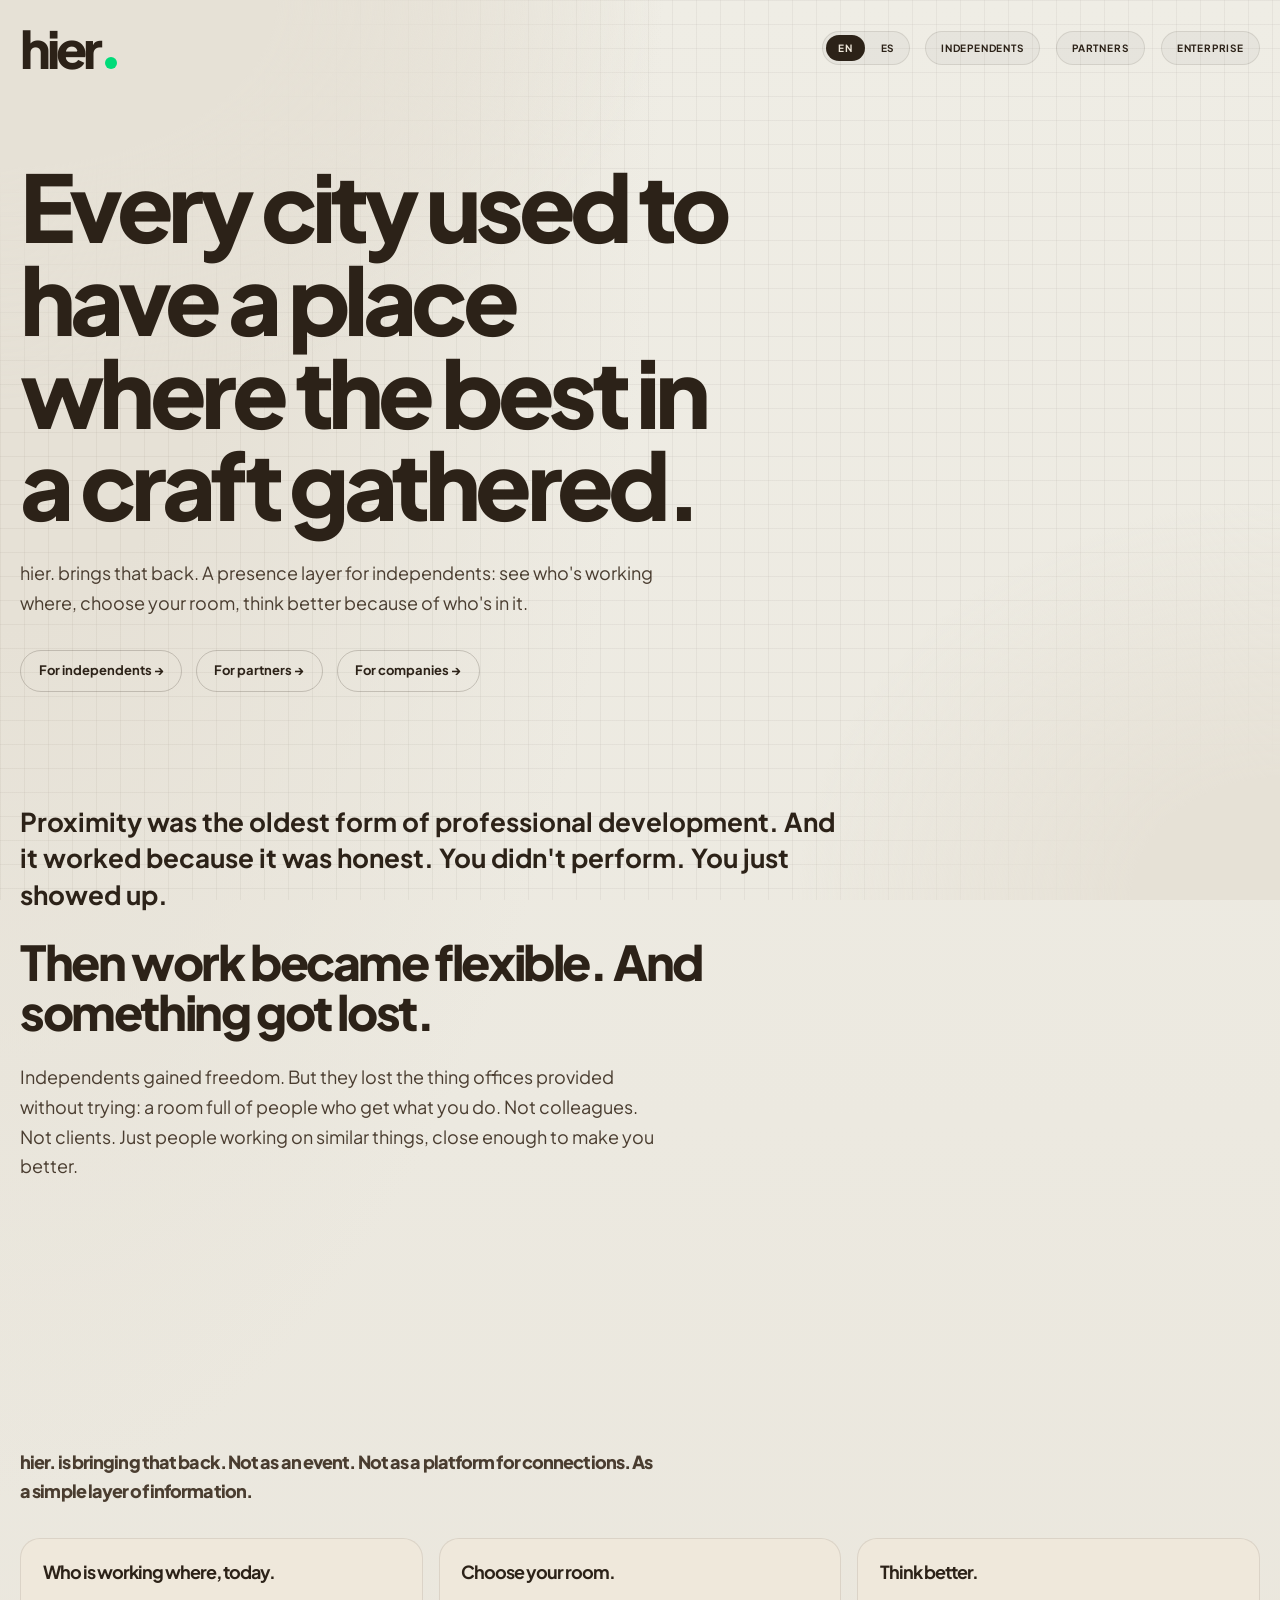
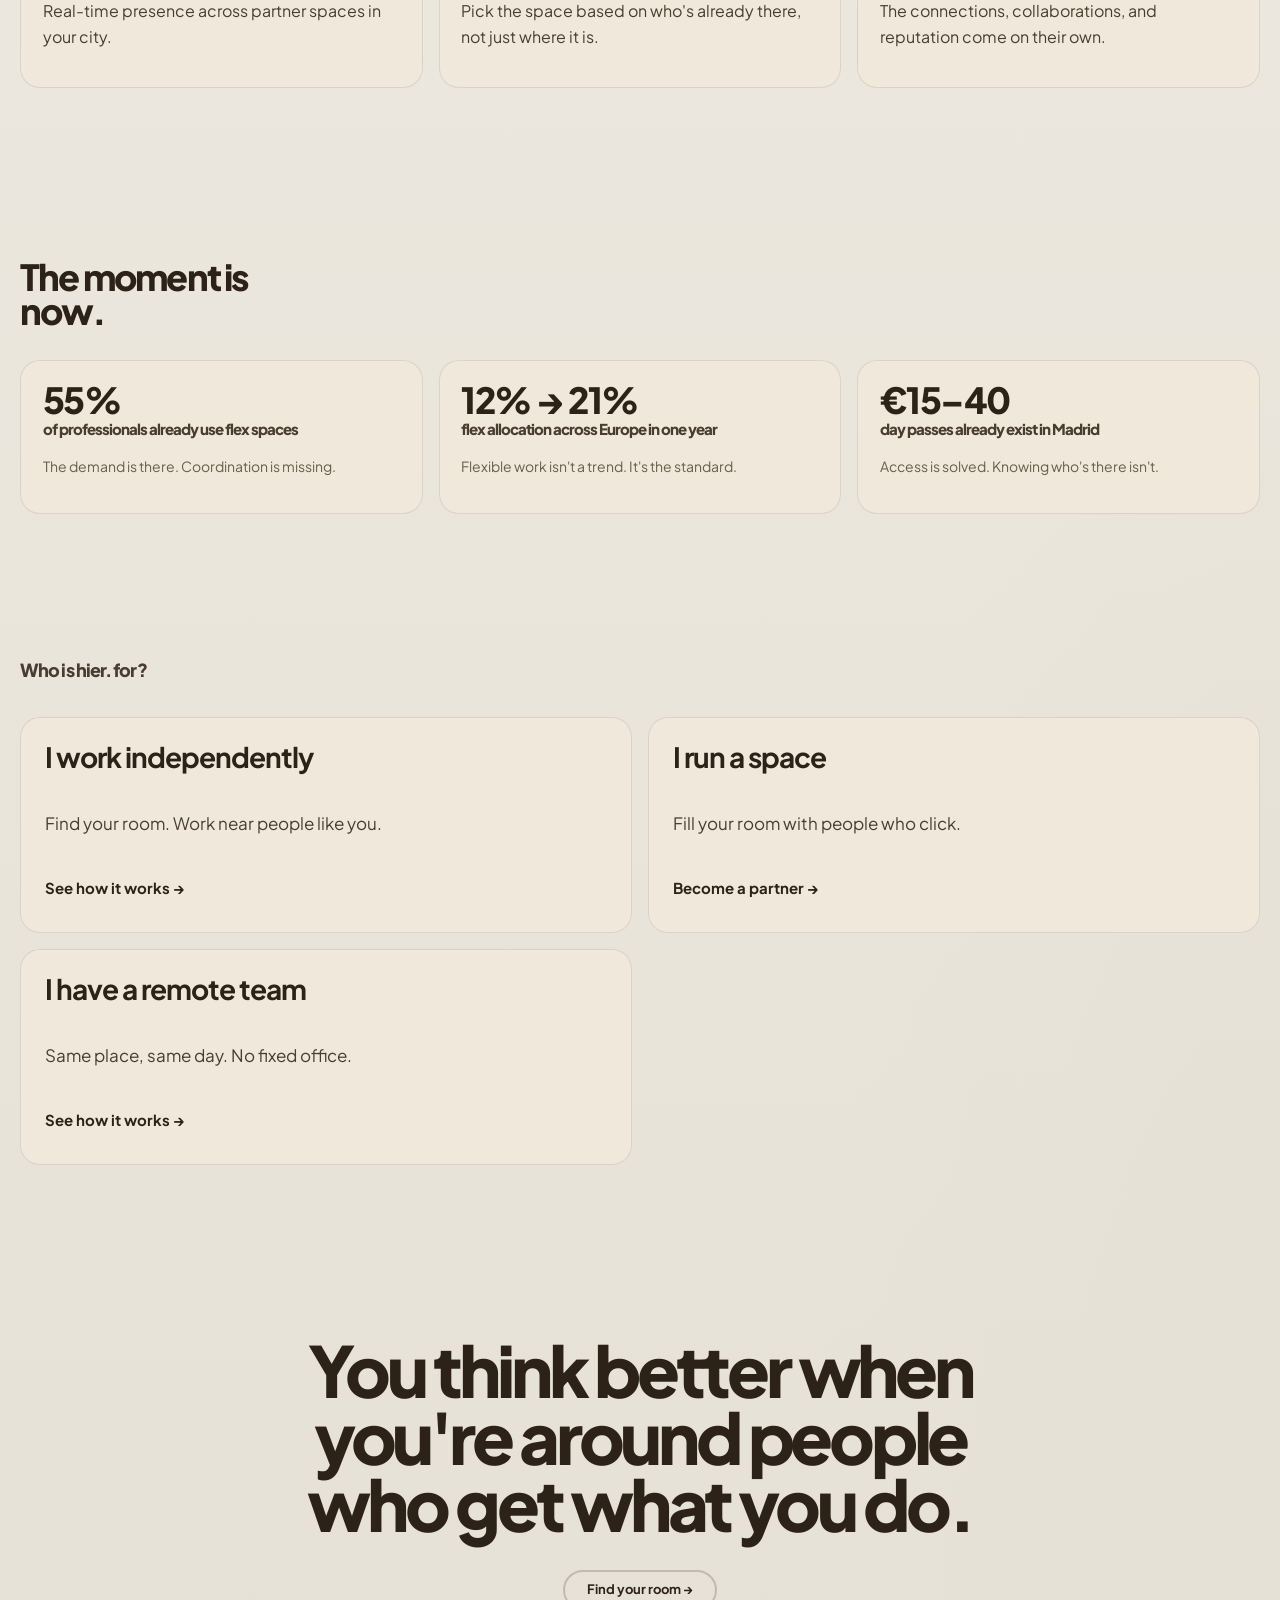
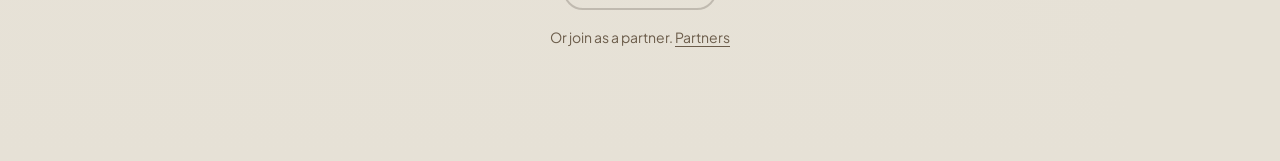
==== commit c1cd356a: "Refine manifesto homepage layout" ====
--- a/index.html
+++ b/index.html
@@ -3,11 +3,23 @@
   <head>
     <meta charset="UTF-8" />
     <meta name="viewport" content="width=device-width, initial-scale=1.0" />
-    <title data-i18n="meta.index.title">hier. — Work near people like you</title>
+    <title data-i18n="meta.index.title">hier. — You think better when you're around people who get what you do.</title>
     <meta
       data-i18n-attr="content:meta.index.description"
       name="description"
-      content="hier. shows who's at each coworking in real time. Choose where to work based on the people, not just the space."
+      content="hier. is a presence layer for independents and partner spaces. See who's working where, choose your room, think better."
+    />
+    <meta
+      name="description"
+      lang="es"
+      data-i18n-attr="content:meta.index.descriptionEs"
+      content="hier. es una capa de presencia para independientes y espacios partner. Ve quién trabaja dónde, elige tu sala, piensa mejor."
+    />
+    <meta property="og:title" content="hier." />
+    <meta
+      property="og:description"
+      data-i18n-attr="content:meta.index.ogDescription"
+      content="Every city used to have a place where the best in a craft gathered. hier. is bringing that back."
     />
     <link rel="preconnect" href="https://fonts.googleapis.com" />
     <link rel="preconnect" href="https://fonts.gstatic.com" crossorigin />
@@ -18,9 +30,9 @@
     <link rel="stylesheet" href="./styles.css" />
     <script defer src="./script.js"></script>
   </head>
-  <body class="index-page">
+  <body class="index-page index-manifesto-page">
     <div class="page-noise" aria-hidden="true"></div>
-    <header class="site-header">
+    <header class="site-header index-manifesto-header">
       <a class="brandmark" href="./index.html" aria-label="hier. home">
         <span class="brandmark-word">hier</span><span class="logo-dot-active" aria-hidden="true"></span>
       </a>
@@ -30,112 +42,126 @@
           <button type="button" class="lang-button" data-lang="es">ES</button>
         </div>
         <nav class="site-nav">
-        <a href="./demand.html" data-i18n="nav.demand">Independents</a>
-        <a href="./supply.html" data-i18n="nav.supply">Partners</a>
-        <a href="./enterprise.html" data-i18n="nav.enterprise">Enterprise</a>
+          <a href="./demand.html" data-i18n="nav.demand">Independents</a>
+          <a href="./supply.html" data-i18n="nav.supply">Partners</a>
+          <a href="./enterprise.html" data-i18n="nav.enterprise">Enterprise</a>
         </nav>
       </div>
     </header>
 
-    <main>
-      <section class="hero hero-index">
+    <main class="index-manifesto-main">
+      <section class="hero hero-index-manifesto">
         <div class="hero-copy reveal">
-          <h1 data-i18n="index.hero.title">Work near people like you.</h1>
-          <p class="hero-text" data-i18n="index.hero.text">
-            hier. shows who's working at each coworking, in real time. Choose
-            where to go based on the people — not just the space.
+          <p class="index-manifesto-lead" data-i18n="index.hero.lead">
+            Every city used to have a place where the best in a craft gathered.
           </p>
-          <div class="hero-actions">
-            <a class="button button-solid" href="./demand.html" data-i18n="index.hero.ctaDemand">I work independently</a>
-            <a class="button button-ghost" href="./supply.html" data-i18n="index.hero.ctaSupply">I run a space</a>
-            <a class="button button-ghost" href="./enterprise.html" data-i18n="index.hero.ctaEnterprise">I have a remote team</a>
+          <p class="hero-text index-manifesto-text" data-i18n="index.hero.text">
+            hier. brings that back. A presence layer for independents: see who's working where, choose your room, think better because of who's in it.
+          </p>
+          <div class="hero-actions index-manifesto-actions">
+            <a class="button button-ghost" href="./demand.html" data-i18n="index.hero.ctaDemand">For independents →</a>
+            <a class="button button-ghost" href="./supply.html" data-i18n="index.hero.ctaSupply">For partners →</a>
+            <a class="button button-ghost" href="./enterprise.html" data-i18n="index.hero.ctaEnterprise">For companies →</a>
           </div>
         </div>
       </section>
 
-      <section class="statement-strip reveal">
-        <p data-i18n="index.statement.one">See who&apos;s hier. Join them.</p>
-        <p data-i18n="index.statement.two">Don&apos;t work alone. Be hier.</p>
+      <section class="content-grid index-manifesto-section">
+        <div class="section-intro reveal index-manifesto-intro">
+          <p class="index-manifesto-quote" data-i18n="index.problem.quote">
+            Proximity was the oldest form of professional development. And it worked because it was honest. You didn't perform. You just showed up.
+          </p>
+          <h2 data-i18n="index.problem.title">Then work became flexible. And something got lost.</h2>
+          <p data-i18n="index.problem.text">
+            Independents gained freedom. But they lost the thing offices provided without trying: a room full of people who get what you do. Not colleagues. Not clients. Just people working on similar things, close enough to make you better.
+          </p>
+        </div>
       </section>
 
-      <section class="content-grid">
-        <div class="section-intro reveal">
-          <h2 data-i18n="index.problem.title">How it works.</h2>
+      <section class="content-grid index-manifesto-section">
+        <div class="section-intro reveal index-manifesto-intro">
+          <p class="index-manifesto-quote index-manifesto-break" data-i18n="index.solution.quote">
+            hier. is bringing that back. Not as an event. Not as a platform for connections. As a simple layer of information.
+          </p>
         </div>
-        <div class="feature-grid">
+        <div class="feature-grid index-manifesto-columns">
           <article class="feature-card reveal">
-            <span class="feature-index">01</span>
-            <h3 data-i18n="index.problem.one.title">Open hier. in the morning.</h3>
-            <p data-i18n="index.problem.one.text">
-              Start the day by checking where your people are.
+            <h3 data-i18n="index.solution.one.title">Who is working where, today.</h3>
+            <p data-i18n="index.solution.one.text">
+              Real-time presence across partner spaces in your city.
             </p>
           </article>
           <article class="feature-card reveal">
-            <span class="feature-index">02</span>
-            <h3 data-i18n="index.problem.two.title">See who's working at coworkings near you.</h3>
-            <p data-i18n="index.problem.two.text">
-              Real-time visibility changes how you choose where to go.
+            <h3 data-i18n="index.solution.two.title">Choose your room.</h3>
+            <p data-i18n="index.solution.two.text">
+              Pick the space based on who's already there, not just where it is.
             </p>
           </article>
           <article class="feature-card reveal">
-            <span class="feature-index">03</span>
-            <h3 data-i18n="index.problem.three.title">Choose where to go. Show up. Work better.</h3>
-            <p data-i18n="index.problem.three.text">
-              The decision gets easier when you know who is already there.
+            <h3 data-i18n="index.solution.three.title">Think better.</h3>
+            <p data-i18n="index.solution.three.text">
+              The connections, collaborations, and reputation come on their own.
             </p>
           </article>
         </div>
       </section>
 
-      <section class="content-grid">
+      <section class="content-grid index-proof-section">
         <div class="section-intro reveal">
-          <h2 data-i18n="index.market.title">The moment is now.</h2>
+          <h2 data-i18n="index.proof.title">The moment is now.</h2>
         </div>
-        <div class="benefit-stack">
-          <article class="benefit-row reveal">
-            <h3 data-i18n="index.market.one.title">55% of independents already use flex spaces</h3>
-            <p data-i18n="index.market.one.text">
-              The demand is there. Coordination is missing.
-            </p>
+        <div class="feature-grid index-proof-grid">
+          <article class="feature-card reveal index-proof-card">
+            <strong data-i18n="index.proof.one.number">55%</strong>
+            <h3 data-i18n="index.proof.one.title">of professionals already use flex spaces</h3>
+            <p data-i18n="index.proof.one.text">The demand is there. Coordination is missing.</p>
           </article>
-          <article class="benefit-row reveal">
-            <h3 data-i18n="index.market.two.title">Flex grew from 12% to 21% across Europe in one year</h3>
-            <p data-i18n="index.market.two.text">
-              Flexible work isn't a trend. It's the standard.
-            </p>
+          <article class="feature-card reveal index-proof-card">
+            <strong data-i18n="index.proof.two.number">12% → 21%</strong>
+            <h3 data-i18n="index.proof.two.title">flex allocation across Europe in one year</h3>
+            <p data-i18n="index.proof.two.text">Flexible work isn't a trend. It's the standard.</p>
           </article>
-          <article class="benefit-row reveal">
-            <h3 data-i18n="index.market.three.title">Day passes from €15–€40 in Madrid</h3>
-            <p data-i18n="index.market.three.text">
-              Affordable access already exists. You just need to know who to go with.
-            </p>
+          <article class="feature-card reveal index-proof-card">
+            <strong data-i18n="index.proof.three.number">€15–40</strong>
+            <h3 data-i18n="index.proof.three.title">day passes already exist in Madrid</h3>
+            <p data-i18n="index.proof.three.text">Access is solved. Knowing who's there isn't.</p>
           </article>
         </div>
       </section>
 
-      <section class="content-grid">
-        <div class="section-intro reveal">
-          <h2 data-i18n="index.split.title">Who are you?</h2>
+      <section class="content-grid index-manifesto-section">
+        <div class="section-intro reveal index-manifesto-intro">
+          <p class="index-manifesto-paths-heading" data-i18n="index.paths.quote">Who is hier. for?</p>
         </div>
-        <div class="selector-grid">
+        <div class="selector-grid index-manifesto-paths">
           <a class="selector-card reveal" href="./demand.html">
-            <span class="selector-label" data-i18n="index.split.demand.label">Independents</span>
-            <strong data-i18n="index.split.demand.title">I work independently</strong>
-            <span data-i18n="index.split.demand.text">I want to see who's at coworkings in my city and choose where to go based on the people.</span>
-            <span data-i18n="index.split.demand.cta">See how it works for me →</span>
+            <strong data-i18n="index.paths.one.title">I work independently</strong>
+            <span data-i18n="index.paths.one.text">Find your room. Work near people like you.</span>
+            <span data-i18n="index.paths.one.cta">See how it works →</span>
           </a>
           <a class="selector-card reveal" href="./supply.html">
-            <span class="selector-label" data-i18n="index.split.supply.label">Partners</span>
-            <strong data-i18n="index.split.supply.title">I run a space</strong>
-            <span data-i18n="index.split.supply.text">I want hier. to bring me recurring, quality users — not random foot traffic.</span>
-            <span data-i18n="index.split.supply.cta">See how it works for my space →</span>
+            <strong data-i18n="index.paths.two.title">I run a space</strong>
+            <span data-i18n="index.paths.two.text">Fill your room with people who click.</span>
+            <span data-i18n="index.paths.two.cta">Become a partner →</span>
           </a>
           <a class="selector-card reveal" href="./enterprise.html">
-            <span class="selector-label" data-i18n="index.split.enterprise.label">Enterprise</span>
-            <strong data-i18n="index.split.enterprise.title">I have a remote or hybrid team</strong>
-            <span data-i18n="index.split.enterprise.text">I want my team to have spaces to overlap without paying for a fixed office.</span>
-            <span data-i18n="index.split.enterprise.cta">See how it works for my company →</span>
+            <strong data-i18n="index.paths.three.title">I have a remote team</strong>
+            <span data-i18n="index.paths.three.text">Same place, same day. No fixed office.</span>
+            <span data-i18n="index.paths.three.cta">See how it works →</span>
           </a>
+        </div>
+      </section>
+
+      <section class="content-grid index-closing-section">
+        <div class="section-intro reveal index-closing-inner">
+          <p class="index-closing-quote" data-i18n="index.closing.quote">
+            You think better when you're around people who get what you do.
+          </p>
+          <a class="button button-ghost index-closing-cta" href="./demand.html" data-i18n="index.closing.cta">Find your room →</a>
+          <p class="index-closing-note">
+            <span data-i18n="index.closing.notePrefix">Or join as a partner.</span>
+            <a href="./supply.html" data-i18n="index.closing.noteLink">Partners</a>
+          </p>
         </div>
       </section>
     </main>
--- a/styles.css
+++ b/styles.css
@@ -3040,3 +3040,200 @@
 .index-page .hero-copy h1 {
   max-width: 11.5ch;
 }
+
+.index-manifesto-page .hero,
+.index-manifesto-page .content-grid {
+  width: min(calc(100% - 2rem), var(--max-width));
+  margin-inline: auto;
+}
+
+.hero-index-manifesto {
+  min-height: auto;
+  grid-template-columns: minmax(0, 1fr);
+  gap: 0;
+  padding-top: 5rem;
+  padding-bottom: 4.75rem;
+}
+
+.index-manifesto-page .hero-copy {
+  max-width: 1040px;
+}
+
+.index-manifesto-lead {
+  margin: 0;
+  max-width: 11ch;
+  font-size: clamp(3.35rem, 7.8vw, 5.8rem);
+  line-height: 1;
+  letter-spacing: -0.06em;
+  font-weight: 800;
+  color: var(--ink);
+}
+
+.index-manifesto-text {
+  max-width: 640px;
+  margin-top: 1.7rem;
+  font-size: 18px;
+  line-height: 1.65;
+}
+
+.index-manifesto-actions {
+  margin-top: 2rem;
+}
+
+.index-manifesto-actions .button {
+  min-height: 42px;
+  padding: 0.75rem 1.1rem;
+  background: transparent;
+  border-width: 1px;
+  font-size: 13px;
+}
+
+.index-manifesto-section {
+  padding-top: 2.25rem;
+}
+
+.index-manifesto-section + .index-manifesto-section,
+.index-proof-section,
+.index-closing-section {
+  margin-top: 5.75rem;
+}
+
+.index-manifesto-intro {
+  max-width: 860px;
+}
+
+.index-manifesto-quote {
+  margin: 0 0 1.5rem;
+  max-width: 820px;
+  font-size: clamp(22px, 2.7vw, 26px);
+  line-height: 1.4;
+  font-weight: 700;
+  color: var(--ink);
+}
+
+.index-manifesto-break {
+  font-size: clamp(2.15rem, 4.2vw, 3rem);
+  line-height: 1.08;
+  letter-spacing: -0.05em;
+  font-weight: 800;
+}
+
+.index-manifesto-intro h2 {
+  max-width: 700px;
+  font-size: clamp(2rem, 4.3vw, 3rem);
+  line-height: 1.04;
+  letter-spacing: -0.05em;
+}
+
+.index-manifesto-intro > p:last-child {
+  max-width: 640px;
+  margin: 1.6rem 0 0;
+  font-size: 18px;
+  line-height: 1.65;
+  color: var(--muted-strong);
+}
+
+.index-manifesto-columns .feature-card,
+.index-proof-card,
+.index-manifesto-paths .selector-card {
+  box-shadow: none;
+}
+
+.index-manifesto-columns .feature-card h3 {
+  font-size: 18px;
+  line-height: 1.2;
+  font-weight: 700;
+}
+
+.index-manifesto-columns .feature-card p {
+  font-size: 16px;
+  line-height: 1.6;
+  color: var(--muted-strong);
+}
+
+.index-proof-grid .feature-card {
+  gap: 0.9rem;
+}
+
+.index-proof-card strong {
+  font-size: clamp(32px, 4vw, 36px);
+  line-height: 1;
+  letter-spacing: -1.5px;
+  font-weight: 800;
+}
+
+.index-proof-card h3 {
+  font-size: 15px;
+  line-height: 1.5;
+  color: var(--muted-strong);
+}
+
+.index-proof-card p {
+  font-size: 14px;
+  line-height: 1.6;
+  color: var(--muted);
+}
+
+.index-manifesto-paths-heading {
+  margin: 0;
+  font-size: clamp(2.2rem, 5vw, 3.2rem);
+  line-height: 1.02;
+  letter-spacing: -0.05em;
+  font-weight: 800;
+}
+
+.index-manifesto-paths .selector-card {
+  min-height: 216px;
+  justify-content: space-between;
+}
+
+.index-manifesto-paths .selector-card strong {
+  font-size: 28px;
+  line-height: 1.1;
+}
+
+.index-manifesto-paths .selector-card span {
+  display: block;
+}
+
+.index-manifesto-paths .selector-card span:nth-of-type(1) {
+  margin-top: 0.9rem;
+  font-size: 17px;
+  line-height: 1.6;
+  color: var(--muted-strong);
+}
+
+.index-manifesto-paths .selector-card span:nth-of-type(2) {
+  margin-top: 1.1rem;
+  font-size: 15px;
+  font-weight: 700;
+}
+
+.index-closing-inner {
+  text-align: center;
+}
+
+.index-closing-quote {
+  margin: 0 auto;
+  max-width: 16ch;
+  font-size: clamp(3rem, 6vw, 4.4rem);
+  line-height: 0.95;
+  letter-spacing: -0.06em;
+  font-weight: 800;
+  color: var(--ink);
+}
+
+.index-closing-cta {
+  margin-top: 2rem;
+}
+
+.index-closing-note {
+  margin: 1rem 0 0;
+  font-size: 14px;
+  color: var(--muted);
+}
+
+.index-closing-note a {
+  text-decoration: underline;
+  text-underline-offset: 0.18em;
+}
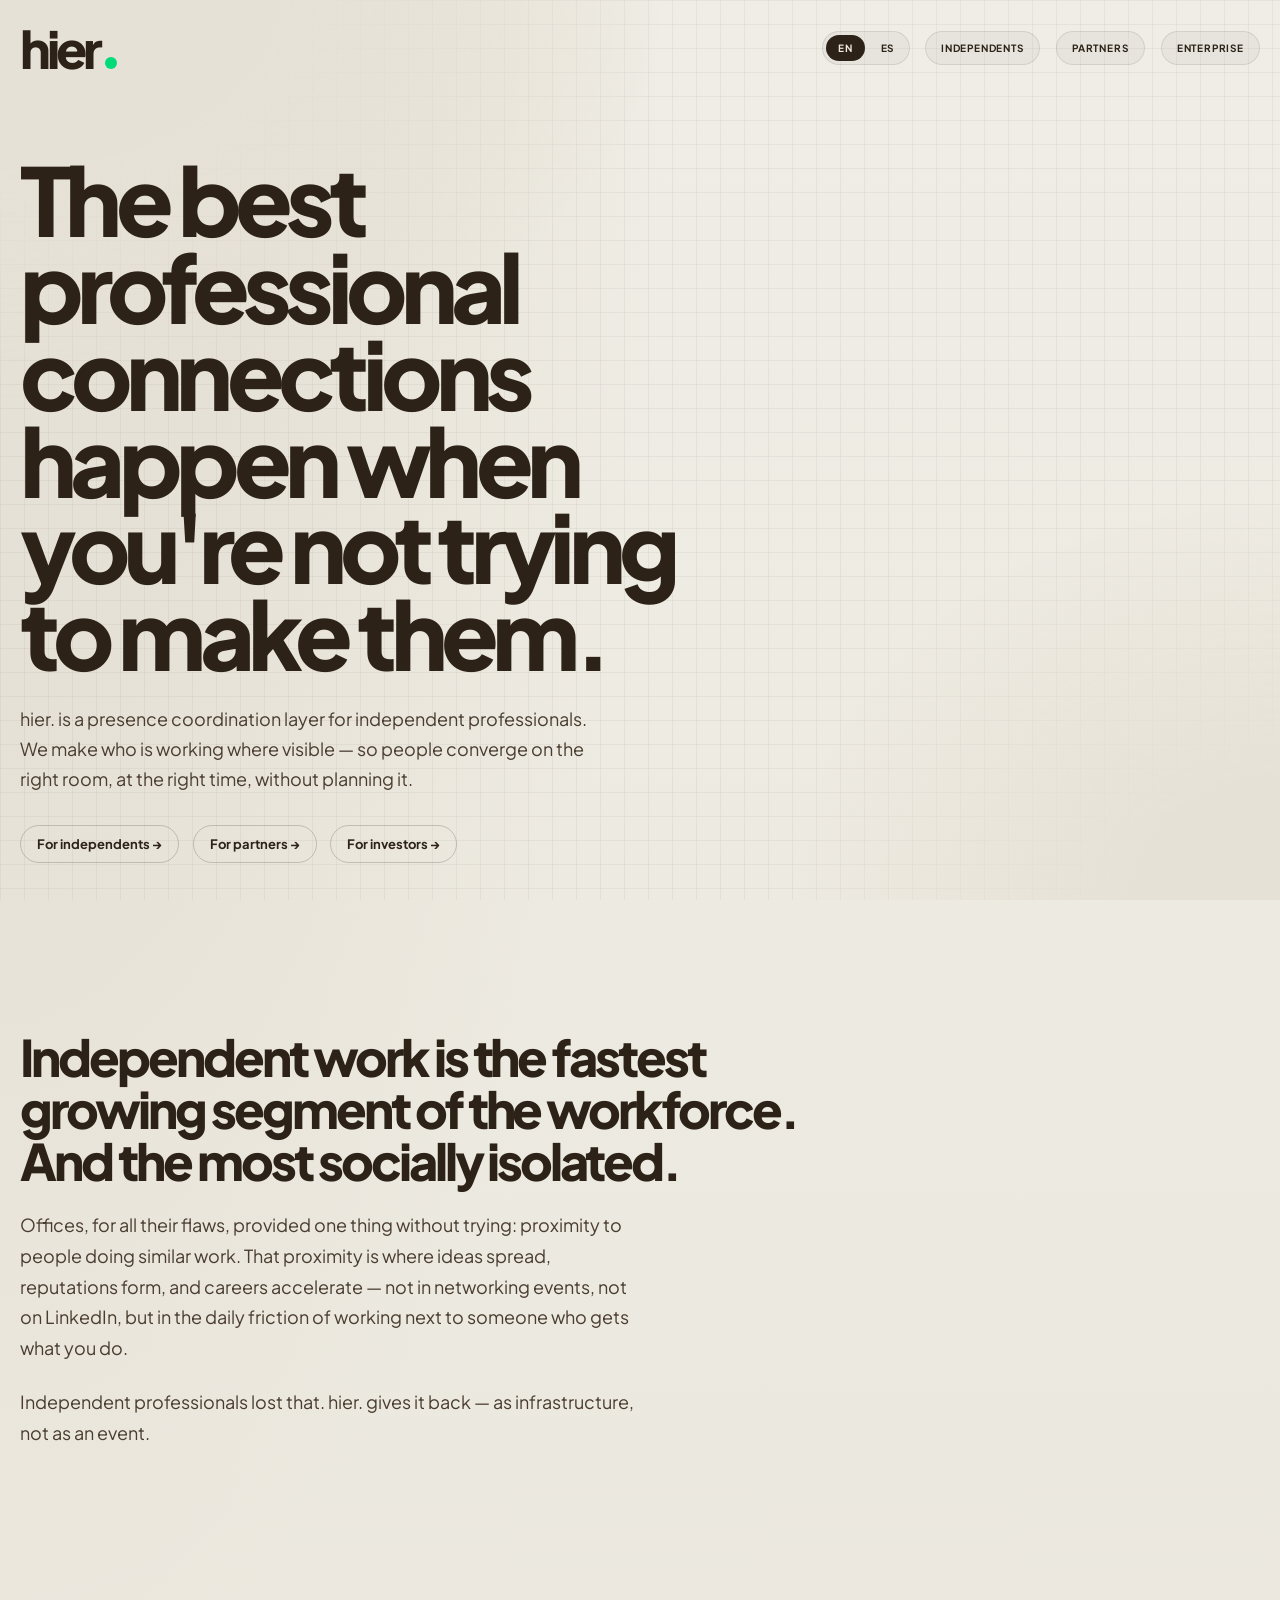
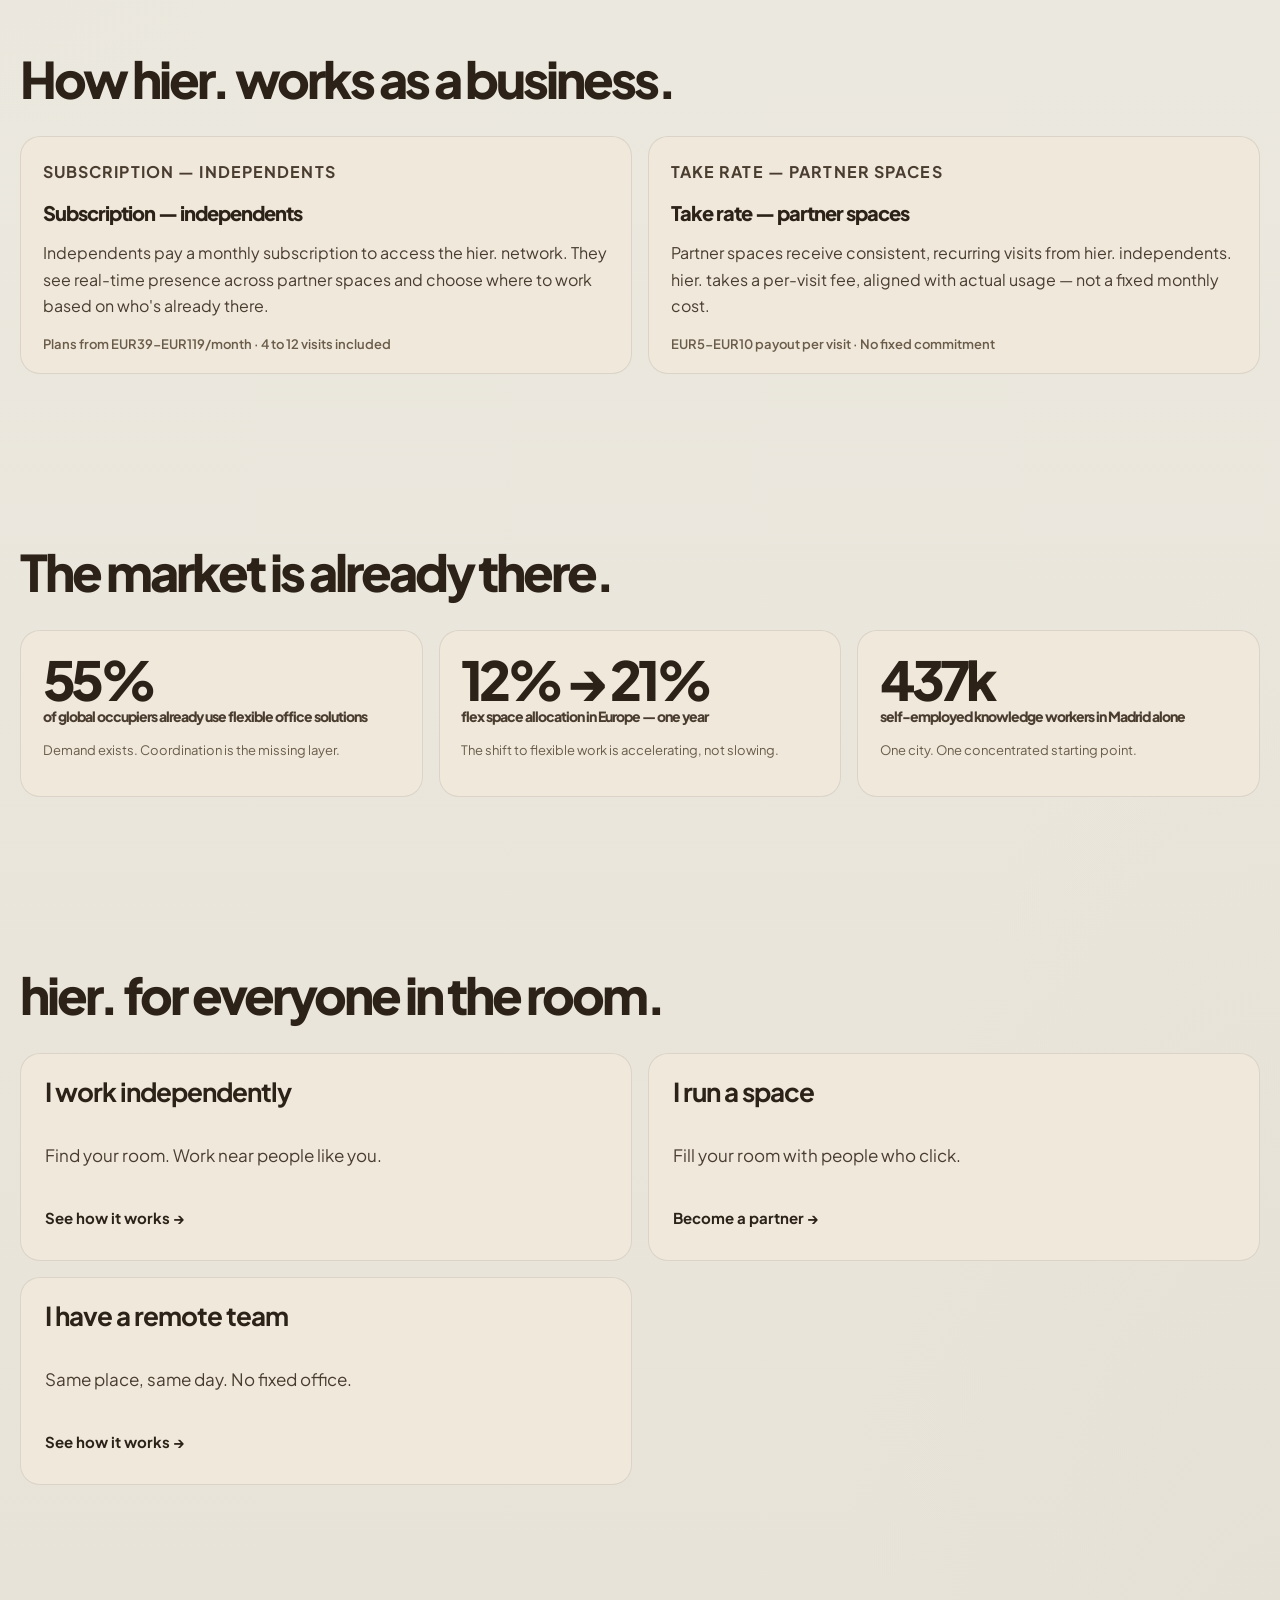
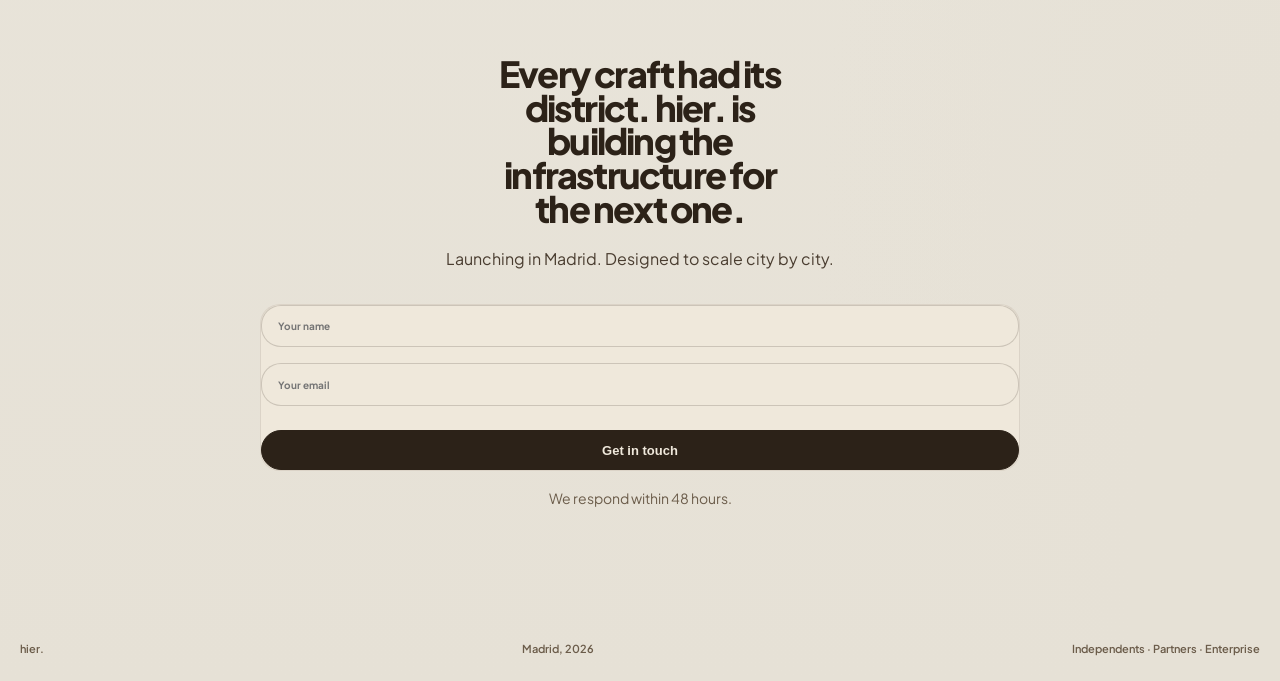
==== commit 3c39d6f4: "Update homepage narrative and investor CTA" ====
--- a/index.html
+++ b/index.html
@@ -3,23 +3,27 @@
   <head>
     <meta charset="UTF-8" />
     <meta name="viewport" content="width=device-width, initial-scale=1.0" />
-    <title data-i18n="meta.index.title">hier. — You think better when you're around people who get what you do.</title>
+    <title data-i18n="meta.index.title">hier. — Presence coordination for independents.</title>
     <meta
       data-i18n-attr="content:meta.index.description"
       name="description"
-      content="hier. is a presence layer for independents and partner spaces. See who's working where, choose your room, think better."
+      content="hier. makes who is working where visible — so independents converge on the right room, at the right time. Launching in Madrid."
     />
     <meta
       name="description"
       lang="es"
       data-i18n-attr="content:meta.index.descriptionEs"
-      content="hier. es una capa de presencia para independientes y espacios partner. Ve quién trabaja dónde, elige tu sala, piensa mejor."
+      content="hier. hace visible quién trabaja dónde — para que los independientes coincidan en la sala correcta, en el momento correcto. Lanzamiento en Madrid."
     />
-    <meta property="og:title" content="hier." />
+    <meta
+      property="og:title"
+      data-i18n-attr="content:meta.index.ogTitle"
+      content="hier. — The best professional connections happen when you're not trying to make them."
+    />
     <meta
       property="og:description"
       data-i18n-attr="content:meta.index.ogDescription"
-      content="Every city used to have a place where the best in a craft gathered. hier. is bringing that back."
+      content="A presence coordination layer for independent professionals. Launching in Madrid."
     />
     <link rel="preconnect" href="https://fonts.googleapis.com" />
     <link rel="preconnect" href="https://fonts.gstatic.com" crossorigin />
@@ -30,9 +34,9 @@
     <link rel="stylesheet" href="./styles.css" />
     <script defer src="./script.js"></script>
   </head>
-  <body class="index-page index-manifesto-page">
+  <body class="index-page index-homepage-page">
     <div class="page-noise" aria-hidden="true"></div>
-    <header class="site-header index-manifesto-header">
+    <header class="site-header">
       <a class="brandmark" href="./index.html" aria-label="hier. home">
         <span class="brandmark-word">hier</span><span class="logo-dot-active" aria-hidden="true"></span>
       </a>
@@ -49,91 +53,89 @@
       </div>
     </header>
 
-    <main class="index-manifesto-main">
-      <section class="hero hero-index-manifesto">
+    <main>
+      <section class="hero hero-index-homepage">
         <div class="hero-copy reveal">
-          <p class="index-manifesto-lead" data-i18n="index.hero.lead">
-            Every city used to have a place where the best in a craft gathered.
+          <h1 data-i18n="index.hero.title">
+            The best professional connections happen when you're not trying to make them.
+          </h1>
+          <p class="hero-text" data-i18n="index.hero.text">
+            hier. is a presence coordination layer for independent professionals. We make who is working where visible — so people converge on the right room, at the right time, without planning it.
           </p>
-          <p class="hero-text index-manifesto-text" data-i18n="index.hero.text">
-            hier. brings that back. A presence layer for independents: see who's working where, choose your room, think better because of who's in it.
-          </p>
-          <div class="hero-actions index-manifesto-actions">
+          <div class="hero-actions index-homepage-actions">
             <a class="button button-ghost" href="./demand.html" data-i18n="index.hero.ctaDemand">For independents →</a>
             <a class="button button-ghost" href="./supply.html" data-i18n="index.hero.ctaSupply">For partners →</a>
-            <a class="button button-ghost" href="./enterprise.html" data-i18n="index.hero.ctaEnterprise">For companies →</a>
+            <a class="button button-ghost" href="#contact" data-i18n="index.hero.ctaEnterprise">For investors →</a>
           </div>
         </div>
       </section>
 
-      <section class="content-grid index-manifesto-section">
-        <div class="section-intro reveal index-manifesto-intro">
-          <p class="index-manifesto-quote" data-i18n="index.problem.quote">
-            Proximity was the oldest form of professional development. And it worked because it was honest. You didn't perform. You just showed up.
+      <section class="content-grid index-homepage-section">
+        <div class="section-intro reveal index-homepage-intro">
+          <h2 data-i18n="index.problem.title">
+            Independent work is the fastest growing segment of the workforce. And the most socially isolated.
+          </h2>
+          <p data-i18n="index.problem.textOne">
+            Offices, for all their flaws, provided one thing without trying: proximity to people doing similar work. That proximity is where ideas spread, reputations form, and careers accelerate — not in networking events, not on LinkedIn, but in the daily friction of working next to someone who gets what you do.
           </p>
-          <h2 data-i18n="index.problem.title">Then work became flexible. And something got lost.</h2>
-          <p data-i18n="index.problem.text">
-            Independents gained freedom. But they lost the thing offices provided without trying: a room full of people who get what you do. Not colleagues. Not clients. Just people working on similar things, close enough to make you better.
+          <p data-i18n="index.problem.textTwo">
+            Independent professionals lost that. hier. gives it back — as infrastructure, not as an event.
           </p>
         </div>
       </section>
 
-      <section class="content-grid index-manifesto-section">
-        <div class="section-intro reveal index-manifesto-intro">
-          <p class="index-manifesto-quote index-manifesto-break" data-i18n="index.solution.quote">
-            hier. is bringing that back. Not as an event. Not as a platform for connections. As a simple layer of information.
-          </p>
+      <section class="content-grid index-homepage-section">
+        <div class="section-intro reveal index-homepage-intro">
+          <h2 data-i18n="index.business.title">How hier. works as a business.</h2>
         </div>
-        <div class="feature-grid index-manifesto-columns">
+        <div class="feature-grid index-business-grid">
           <article class="feature-card reveal">
-            <h3 data-i18n="index.solution.one.title">Who is working where, today.</h3>
-            <p data-i18n="index.solution.one.text">
-              Real-time presence across partner spaces in your city.
+            <p class="index-business-label" data-i18n="index.business.one.label">Subscription — independents</p>
+            <h3 data-i18n="index.business.one.title">Subscription — independents</h3>
+            <p data-i18n="index.business.one.text">
+              Independents pay a monthly subscription to access the hier. network. They see real-time presence across partner spaces and choose where to work based on who's already there.
             </p>
+            <span class="index-business-detail" data-i18n="index.business.one.detail">Plans from €39–119/month · 4 to 12 visits included</span>
           </article>
           <article class="feature-card reveal">
-            <h3 data-i18n="index.solution.two.title">Choose your room.</h3>
-            <p data-i18n="index.solution.two.text">
-              Pick the space based on who's already there, not just where it is.
+            <p class="index-business-label" data-i18n="index.business.two.label">Take rate — partner spaces</p>
+            <h3 data-i18n="index.business.two.title">Take rate — partner spaces</h3>
+            <p data-i18n="index.business.two.text">
+              Partner spaces receive consistent, recurring visits from hier. independents. hier. takes a per-visit fee, aligned with actual usage — not a fixed monthly cost.
             </p>
-          </article>
-          <article class="feature-card reveal">
-            <h3 data-i18n="index.solution.three.title">Think better.</h3>
-            <p data-i18n="index.solution.three.text">
-              The connections, collaborations, and reputation come on their own.
-            </p>
+            <span class="index-business-detail" data-i18n="index.business.two.detail">€5–10 payout per visit · No fixed commitment</span>
           </article>
         </div>
       </section>
 
-      <section class="content-grid index-proof-section">
-        <div class="section-intro reveal">
-          <h2 data-i18n="index.proof.title">The moment is now.</h2>
+      <section class="content-grid index-homepage-section">
+        <div class="section-intro reveal index-homepage-intro">
+          <h2 data-i18n="index.market.title">The market is already there.</h2>
         </div>
         <div class="feature-grid index-proof-grid">
           <article class="feature-card reveal index-proof-card">
-            <strong data-i18n="index.proof.one.number">55%</strong>
-            <h3 data-i18n="index.proof.one.title">of professionals already use flex spaces</h3>
-            <p data-i18n="index.proof.one.text">The demand is there. Coordination is missing.</p>
+            <strong data-i18n="index.market.one.number">55%</strong>
+            <h3 data-i18n="index.market.one.title">of global occupiers already use flexible office solutions</h3>
+            <p data-i18n="index.market.one.text">Demand exists. Coordination is the missing layer.</p>
           </article>
           <article class="feature-card reveal index-proof-card">
-            <strong data-i18n="index.proof.two.number">12% → 21%</strong>
-            <h3 data-i18n="index.proof.two.title">flex allocation across Europe in one year</h3>
-            <p data-i18n="index.proof.two.text">Flexible work isn't a trend. It's the standard.</p>
+            <strong data-i18n="index.market.two.number">12% → 21%</strong>
+            <h3 data-i18n="index.market.two.title">flex space allocation in Europe — one year</h3>
+            <p data-i18n="index.market.two.text">The shift to flexible work is accelerating, not slowing.</p>
           </article>
           <article class="feature-card reveal index-proof-card">
-            <strong data-i18n="index.proof.three.number">€15–40</strong>
-            <h3 data-i18n="index.proof.three.title">day passes already exist in Madrid</h3>
-            <p data-i18n="index.proof.three.text">Access is solved. Knowing who's there isn't.</p>
+            <strong data-i18n="index.market.three.number">437k</strong>
+            <h3 data-i18n="index.market.three.title">self-employed knowledge workers in Madrid alone</h3>
+            <p data-i18n="index.market.three.text">One city. One concentrated starting point.</p>
           </article>
         </div>
       </section>
 
-      <section class="content-grid index-manifesto-section">
-        <div class="section-intro reveal index-manifesto-intro">
-          <p class="index-manifesto-paths-heading" data-i18n="index.paths.quote">Who is hier. for?</p>
+      <section class="content-grid index-homepage-section">
+        <div class="section-intro reveal index-homepage-intro">
+          <h2 data-i18n="index.paths.title">hier. for everyone in the room.</h2>
         </div>
-        <div class="selector-grid index-manifesto-paths">
+        <div class="selector-grid index-homepage-paths">
           <a class="selector-card reveal" href="./demand.html">
             <strong data-i18n="index.paths.one.title">I work independently</strong>
             <span data-i18n="index.paths.one.text">Find your room. Work near people like you.</span>
@@ -152,18 +154,32 @@
         </div>
       </section>
 
-      <section class="content-grid index-closing-section">
+      <section class="content-grid index-closing-section" id="contact">
         <div class="section-intro reveal index-closing-inner">
-          <p class="index-closing-quote" data-i18n="index.closing.quote">
-            You think better when you're around people who get what you do.
+          <h2 class="index-closing-quote" data-i18n="index.closing.title">
+            Every craft had its district. hier. is building the infrastructure for the next one.
+          </h2>
+          <p class="index-closing-subtitle" data-i18n="index.closing.text">
+            Launching in Madrid. Designed to scale city by city.
           </p>
-          <a class="button button-ghost index-closing-cta" href="./demand.html" data-i18n="index.closing.cta">Find your room →</a>
-          <p class="index-closing-note">
-            <span data-i18n="index.closing.notePrefix">Or join as a partner.</span>
-            <a href="./supply.html" data-i18n="index.closing.noteLink">Partners</a>
-          </p>
+          <form class="waitlist-form index-contact-form">
+            <label>
+              <input type="text" data-i18n-attr="placeholder:index.form.namePlaceholder" placeholder="Your name" />
+            </label>
+            <label>
+              <input type="email" data-i18n-attr="placeholder:index.form.emailPlaceholder" placeholder="Your email" />
+            </label>
+            <button class="button button-solid" type="submit" data-i18n="index.form.button">Get in touch</button>
+          </form>
+          <p class="index-closing-note" data-i18n="index.form.note">We respond within 48 hours.</p>
         </div>
       </section>
     </main>
+
+    <footer class="index-homepage-footer">
+      <span>hier.</span>
+      <span data-i18n="index.footer.city">Madrid, 2026</span>
+      <span data-i18n="index.footer.paths">Independents · Partners · Enterprise</span>
+    </footer>
   </body>
 </html>
--- a/styles.css
+++ b/styles.css
@@ -3237,3 +3237,218 @@
   text-decoration: underline;
   text-underline-offset: 0.18em;
 }
+
+.index-homepage-page .hero,
+.index-homepage-page .content-grid,
+.index-homepage-page .index-homepage-footer {
+  width: min(calc(100% - 2rem), var(--max-width));
+  margin-inline: auto;
+}
+
+.hero-index-homepage {
+  min-height: auto;
+  grid-template-columns: minmax(0, 1fr);
+  gap: 0;
+  padding-top: 4.75rem;
+  padding-bottom: 4.75rem;
+}
+
+.index-homepage-page .hero-copy {
+  max-width: 980px;
+}
+
+.index-homepage-page .hero-copy h1 {
+  max-width: 10.5ch;
+  font-size: clamp(3.45rem, 7.8vw, 5.9rem);
+  line-height: 0.92;
+  letter-spacing: -0.07em;
+}
+
+.index-homepage-page .hero-text {
+  max-width: 580px;
+  margin-top: 1.7rem;
+  font-size: 18px;
+  line-height: 1.65;
+}
+
+.index-homepage-actions .button {
+  min-height: auto;
+  padding: 0.7rem 1rem;
+  border-width: 1px;
+  background: transparent;
+}
+
+.index-homepage-section,
+.index-closing-section {
+  margin-top: 5.75rem;
+}
+
+.index-homepage-intro {
+  max-width: 860px;
+}
+
+.index-homepage-intro h2 {
+  max-width: 840px;
+  font-size: clamp(2.1rem, 4.5vw, 3.15rem);
+  line-height: 1.03;
+  letter-spacing: -0.06em;
+}
+
+.index-homepage-intro p {
+  max-width: 620px;
+  margin: 1.5rem 0 0;
+  font-size: 18px;
+  line-height: 1.7;
+  color: var(--muted-strong);
+}
+
+.index-business-grid {
+  grid-template-columns: repeat(2, minmax(0, 1fr));
+}
+
+.index-business-grid .feature-card,
+.index-proof-card,
+.index-homepage-paths .selector-card {
+  box-shadow: none;
+}
+
+.index-business-label {
+  margin: 0 0 1rem;
+  font-size: 13px;
+  font-weight: 700;
+  letter-spacing: 0.07em;
+  text-transform: uppercase;
+  color: var(--ink);
+}
+
+.index-business-grid .feature-card h3 {
+  font-size: 20px;
+  line-height: 1.15;
+}
+
+.index-business-grid .feature-card p {
+  font-size: 16px;
+  line-height: 1.65;
+  color: var(--muted-strong);
+}
+
+.index-business-detail {
+  display: block;
+  margin-top: 1rem;
+  font-size: 13px;
+  font-weight: 600;
+  color: var(--muted);
+}
+
+.index-proof-grid .feature-card {
+  gap: 0.95rem;
+}
+
+.index-proof-card strong {
+  font-size: clamp(2.4rem, 4.2vw, 4rem);
+  line-height: 1;
+  letter-spacing: -0.08em;
+  font-weight: 800;
+}
+
+.index-proof-card h3 {
+  font-size: 14px;
+  line-height: 1.5;
+  color: var(--muted-strong);
+}
+
+.index-proof-card p {
+  font-size: 13px;
+  line-height: 1.6;
+  color: var(--muted);
+}
+
+.index-homepage-paths .selector-card {
+  min-height: 208px;
+  justify-content: space-between;
+  box-shadow: none;
+}
+
+.index-homepage-paths .selector-card strong {
+  font-size: 26px;
+  line-height: 1.08;
+}
+
+.index-homepage-paths .selector-card span {
+  display: block;
+}
+
+.index-homepage-paths .selector-card span:nth-of-type(1) {
+  margin-top: 0.95rem;
+  font-size: 17px;
+  line-height: 1.6;
+  color: var(--muted-strong);
+}
+
+.index-homepage-paths .selector-card span:nth-of-type(2) {
+  margin-top: 1.1rem;
+  font-size: 15px;
+  font-weight: 700;
+}
+
+.index-closing-inner {
+  text-align: center;
+}
+
+.index-closing-quote {
+  margin: 0 auto;
+  max-width: 15ch;
+  font-size: clamp(2.6rem, 5vw, 3.6rem);
+  line-height: 1;
+  letter-spacing: -0.06em;
+}
+
+.index-closing-subtitle {
+  margin: 1.25rem 0 0;
+  font-size: 16px;
+  line-height: 1.6;
+  color: var(--muted-strong);
+}
+
+.index-contact-form {
+  width: min(100%, 760px);
+  margin: 2rem auto 0;
+  box-shadow: none;
+}
+
+.index-contact-form label {
+  display: block;
+}
+
+.index-contact-form input {
+  width: 100%;
+}
+
+.index-contact-form .button-solid {
+  margin-top: 0.5rem;
+  padding-inline: 1.75rem;
+}
+
+.index-homepage-footer {
+  padding: 1.25rem 0 1.6rem;
+  display: flex;
+  align-items: center;
+  justify-content: space-between;
+  gap: 1rem;
+  color: var(--muted);
+  font-size: 11px;
+  font-weight: 600;
+}
+
+@media (max-width: 960px) {
+  .index-business-grid {
+    grid-template-columns: 1fr;
+  }
+}
+
+@media (max-width: 720px) {
+  .index-homepage-footer {
+    flex-direction: column;
+    align-items: flex-start;
+  }
+}
